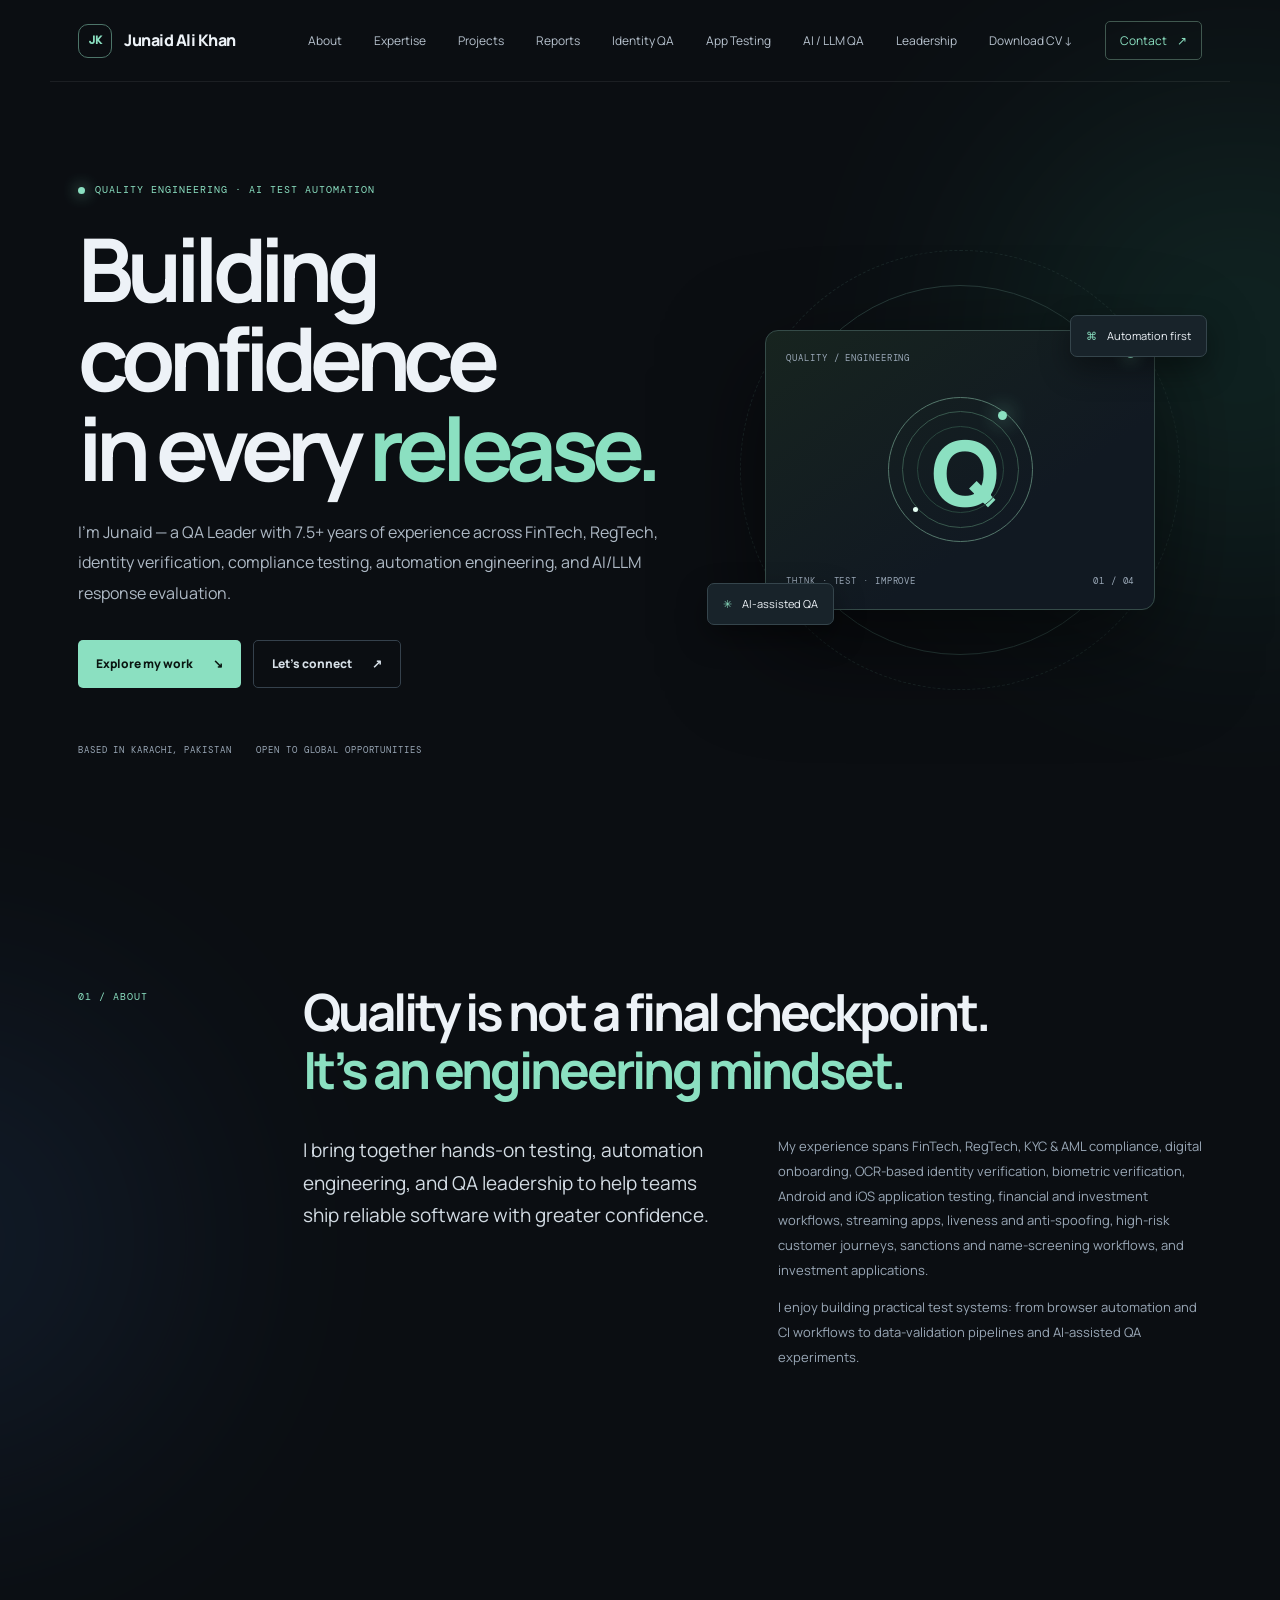
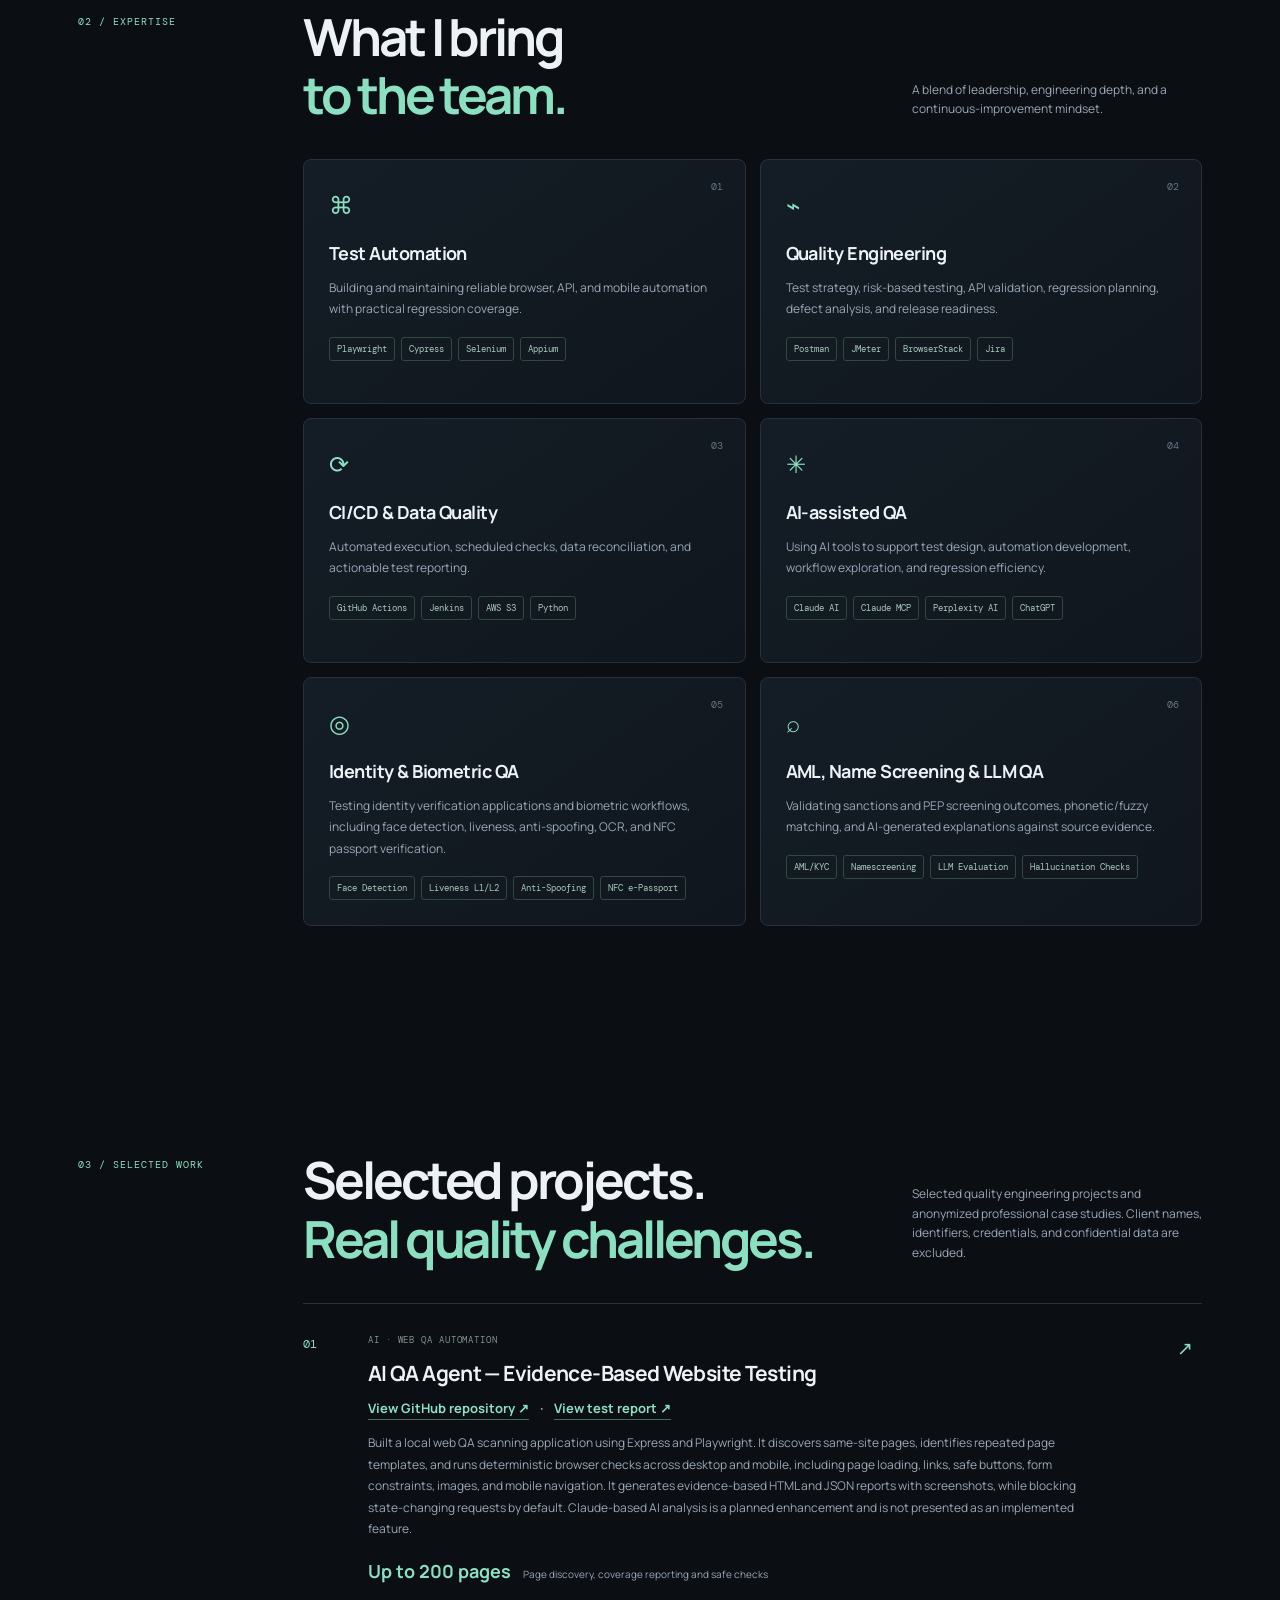
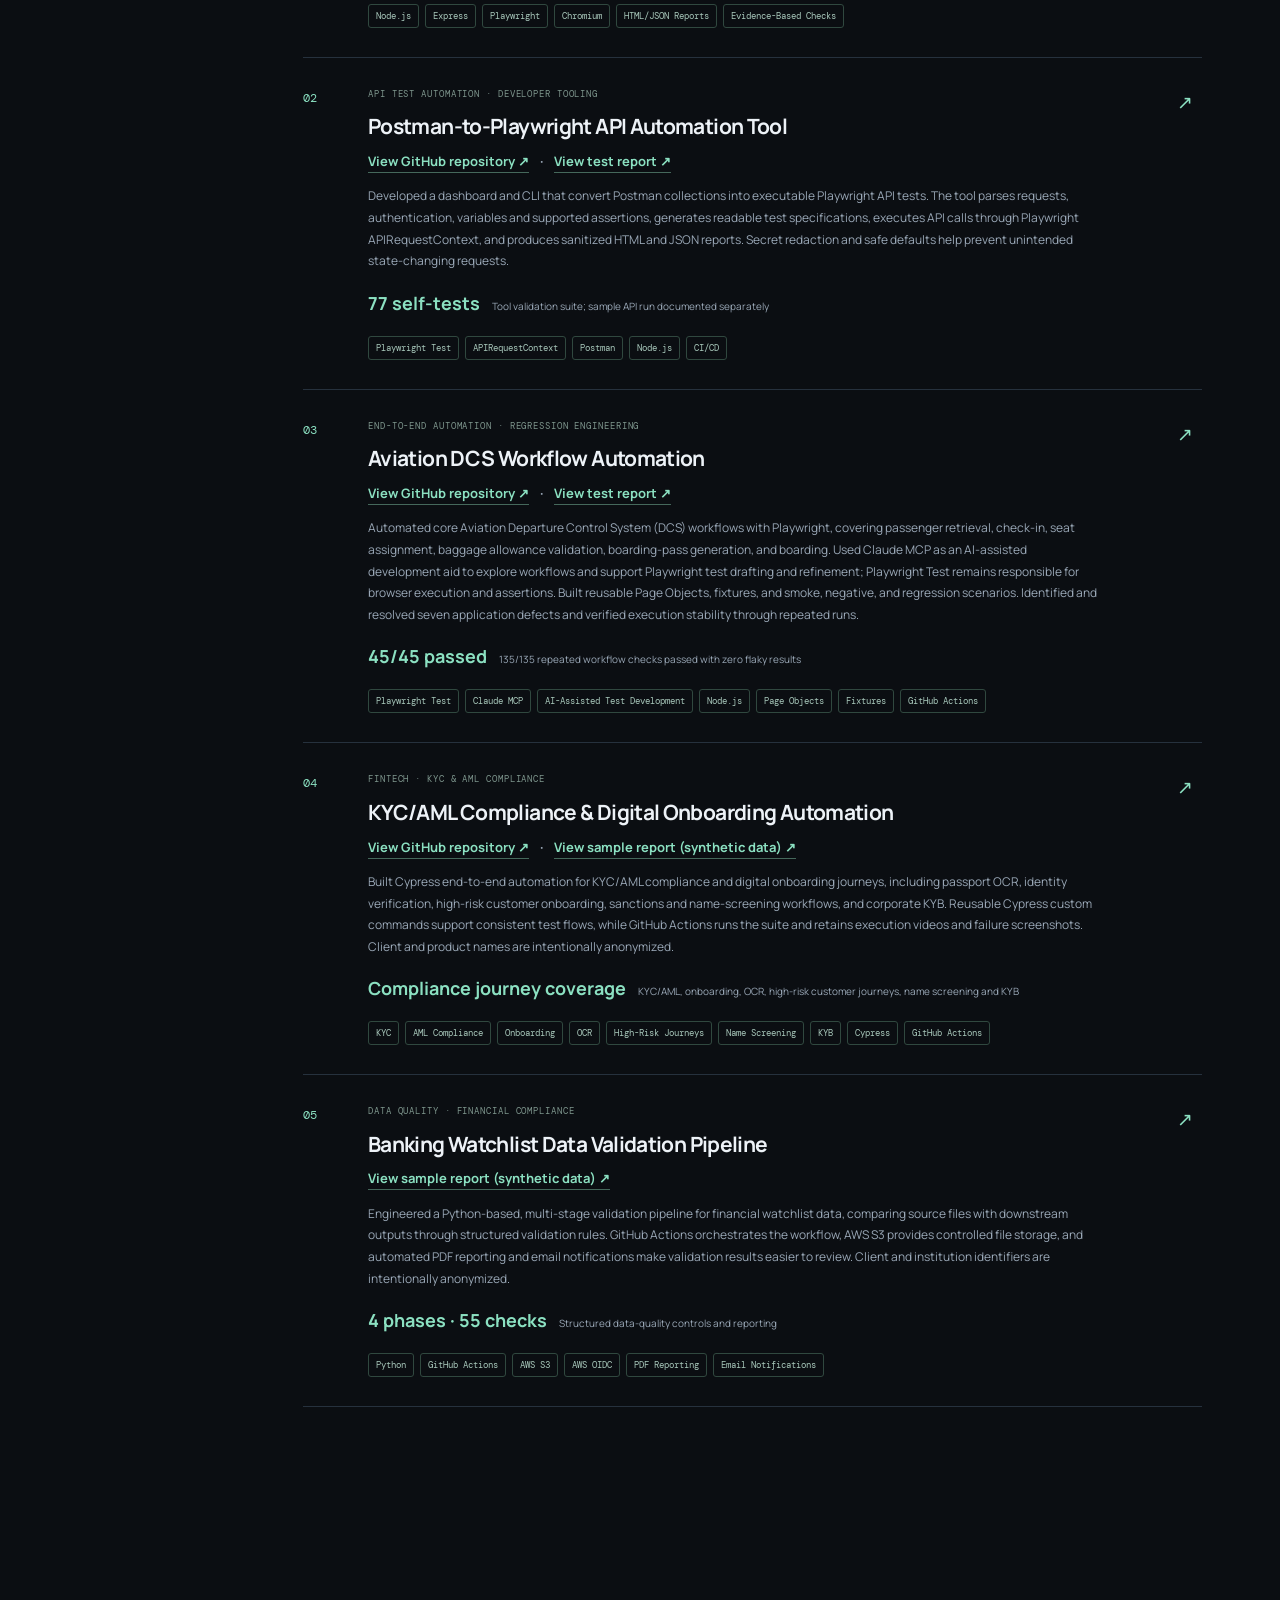
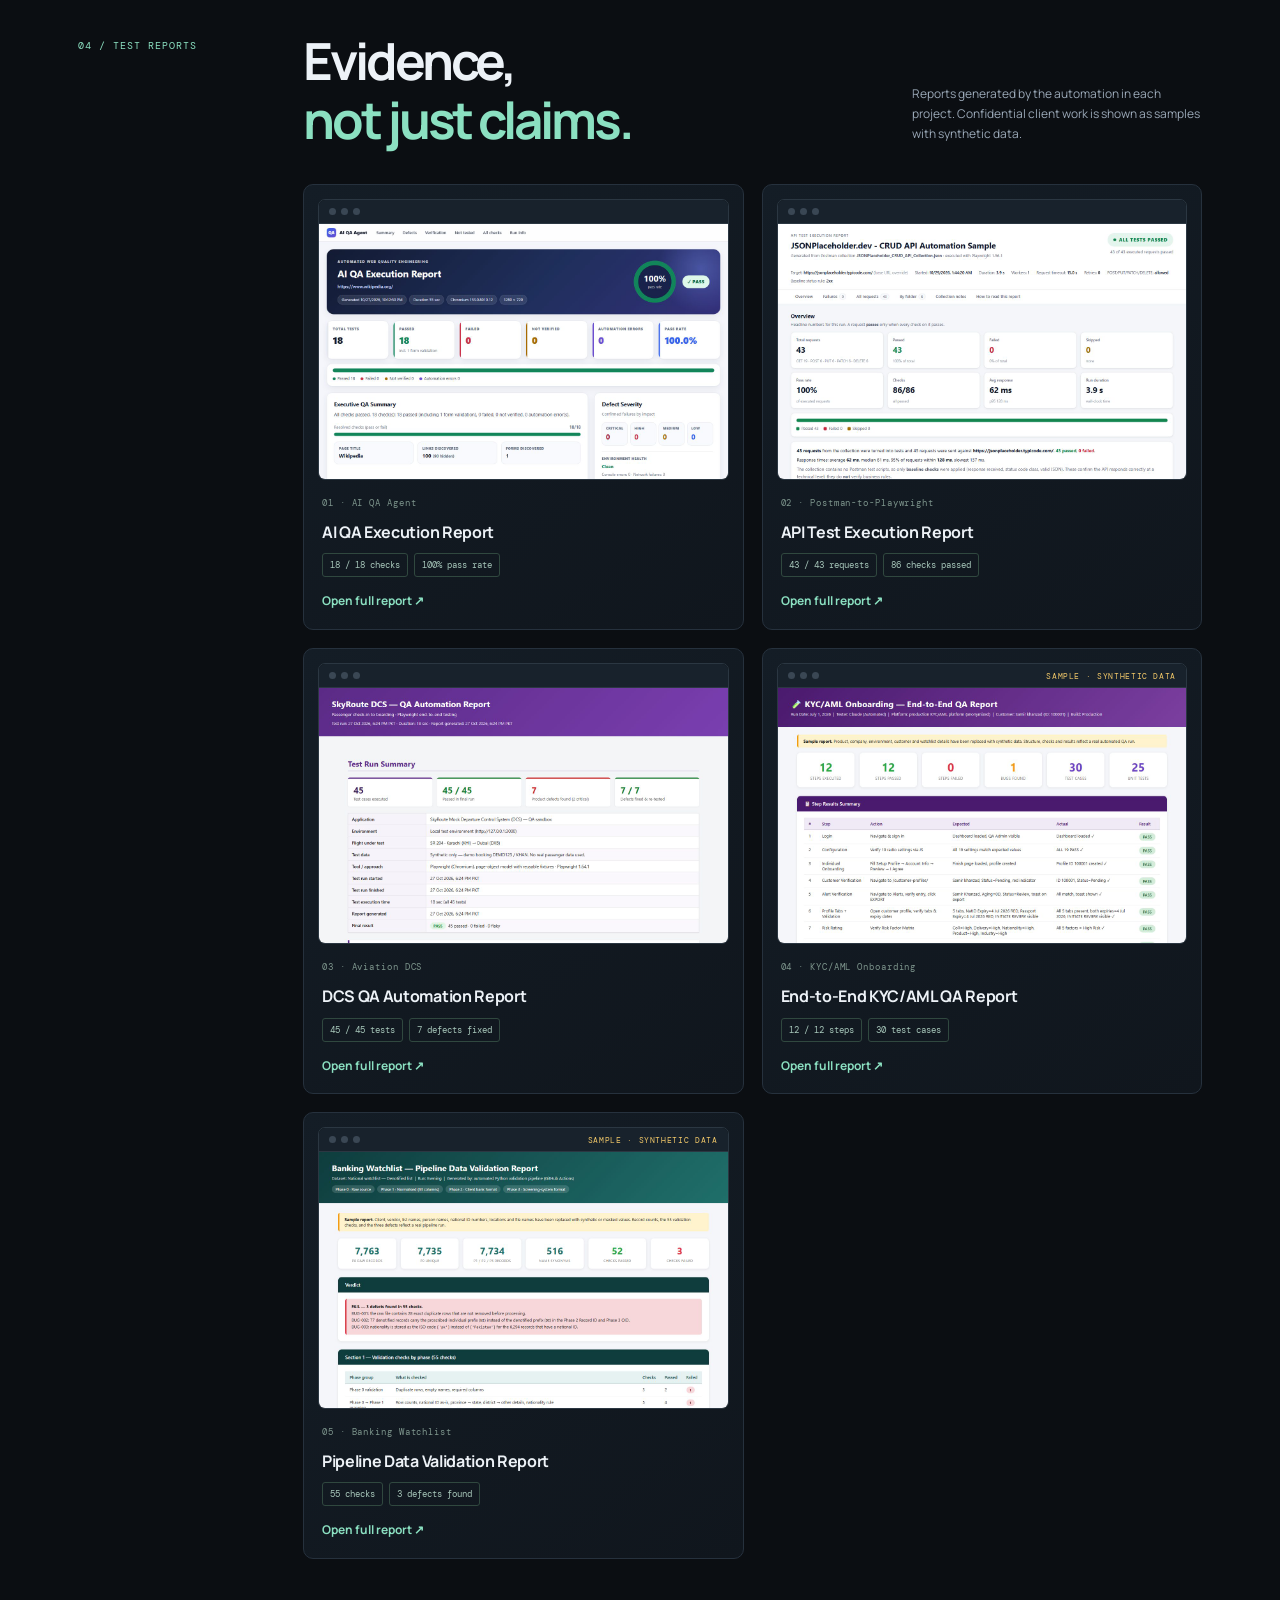
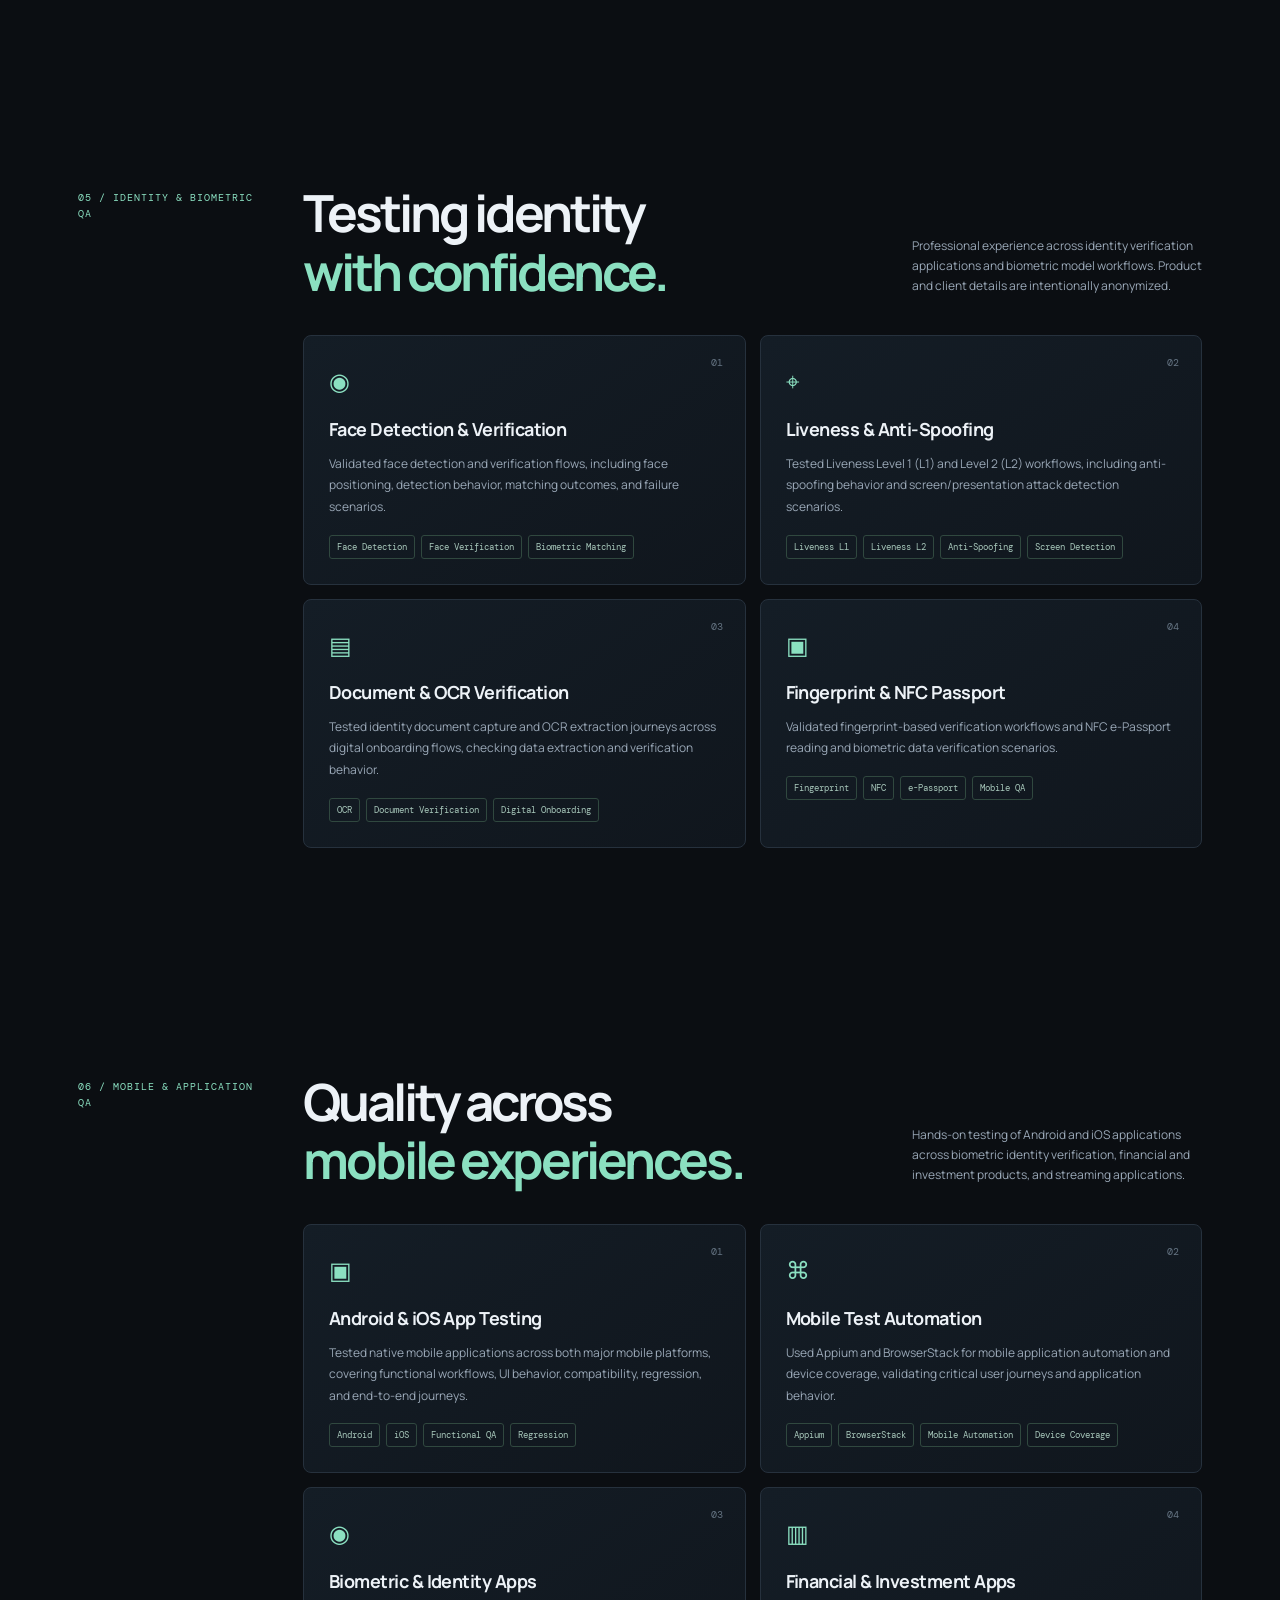
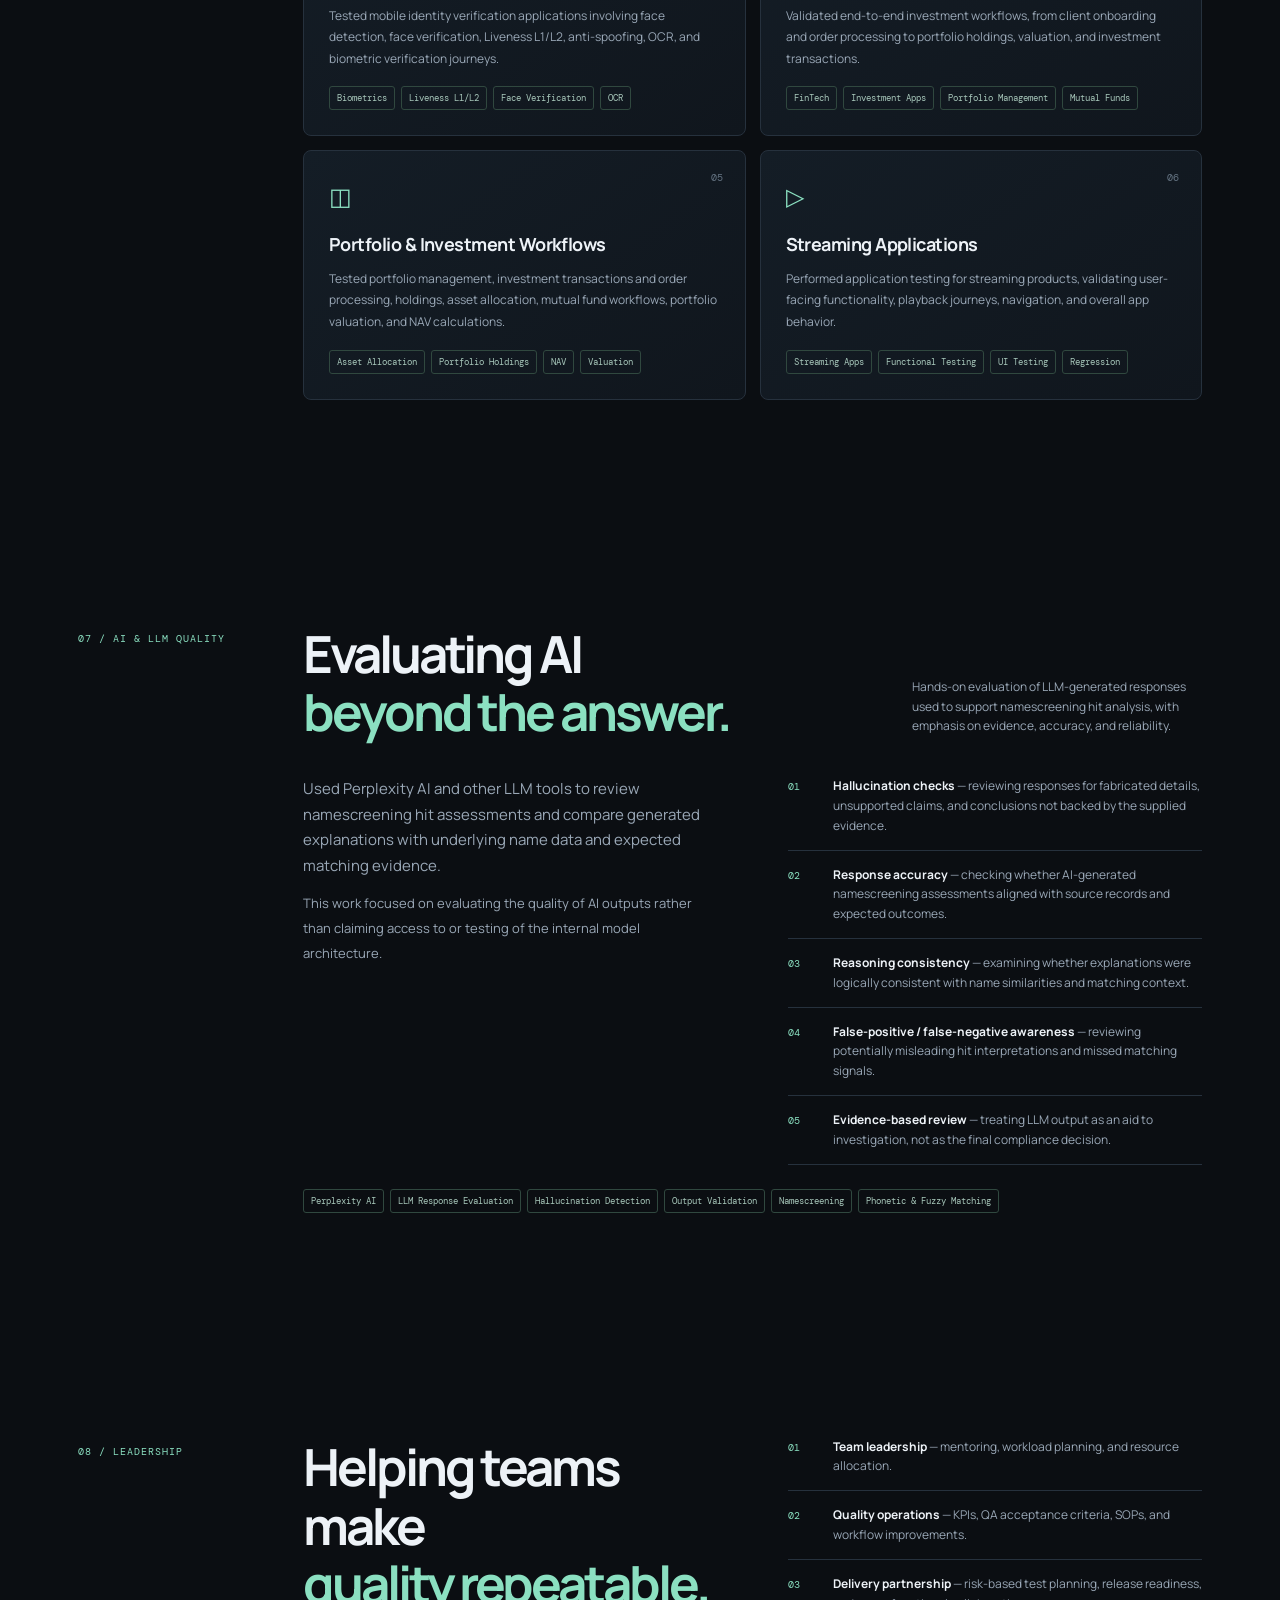
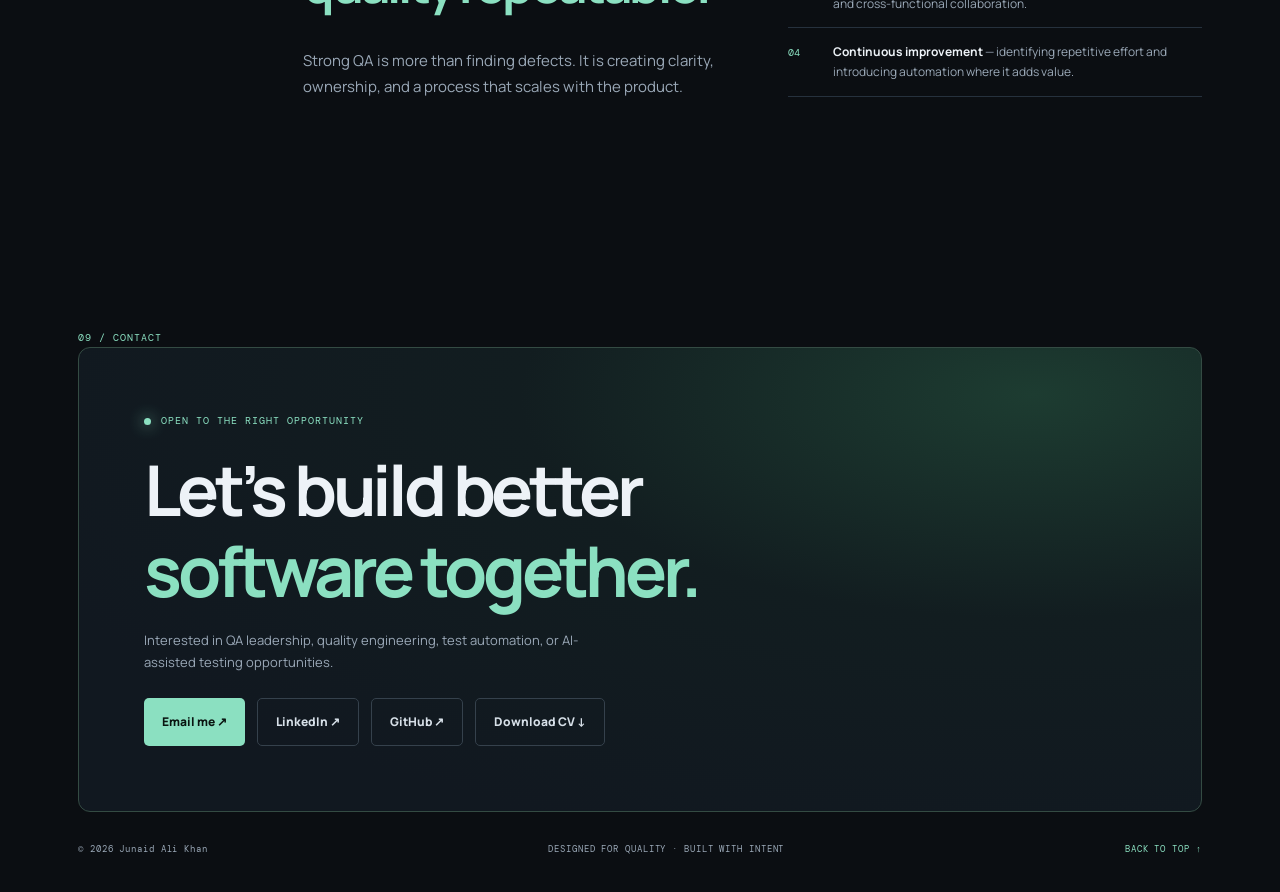
==== index.html @ b3d8fdb0 "Portfolio website" ====
<!DOCTYPE html>
<html lang="en">
<head>
  <meta charset="UTF-8" />
  <meta name="viewport" content="width=device-width, initial-scale=1.0" />
  <meta name="description" content="Junaid Ali Khan — QA Leader, Quality Engineering and AI Test Automation." />
  <title>Junaid Ali Khan | QA Leader & Quality Engineering</title>
  <link rel="preconnect" href="https://fonts.googleapis.com">
  <link rel="preconnect" href="https://fonts.gstatic.com" crossorigin>
  <link href="https://fonts.googleapis.com/css2?family=DM+Mono:wght@400;500&family=Manrope:wght@400;500;600;700;800&display=swap" rel="stylesheet">
<style>
:root{--bg:#0b0e12;--panel:#111720;--panel2:#151e29;--text:#edf2f7;--muted:#9aa8b7;--line:#26313d;--accent:#8be0c1;--accent2:#b4f3dd;--mono:"DM Mono",monospace;--sans:"Manrope",sans-serif}
*{box-sizing:border-box}html{scroll-behavior:smooth;scroll-padding-top:90px}body{margin:0;background:var(--bg);color:var(--text);font-family:var(--sans);line-height:1.65;overflow-x:hidden}a{color:inherit;text-decoration:none}.ambient{position:absolute;width:480px;height:480px;border-radius:50%;filter:blur(130px);opacity:.12;pointer-events:none}.ambient-one{background:#39c99c;top:100px;right:-200px}.ambient-two{background:#3c78c8;top:1000px;left:-300px}.site-header{height:82px;max-width:1180px;margin:auto;padding:0 28px;display:flex;align-items:center;justify-content:space-between;border-bottom:1px solid rgba(255,255,255,.07);position:relative;z-index:5}.brand{display:flex;align-items:center;gap:12px;font-weight:800;letter-spacing:-.03em}.brand-mark{width:34px;height:34px;border:1px solid #4d7569;border-radius:10px;display:grid;place-items:center;color:var(--accent);font-family:var(--mono);font-size:12px}.nav{display:flex;align-items:center;gap:32px;color:#b7c2ce;font-size:12px}.nav a:hover{color:var(--accent)}.nav-cta{border:1px solid #40584f;padding:9px 14px;border-radius:5px;color:var(--accent)!important}.nav-cta span{margin-left:8px}.menu-toggle{display:none;background:none;border:0;color:white;font-size:22px}.section{max-width:1180px;margin:auto;padding:112px 28px;position:relative}.hero{min-height:650px;display:grid;grid-template-columns:1.1fr .9fr;align-items:center;gap:50px;padding-top:100px}.eyebrow,.section-kicker,.hero-meta,.metric small,.card-top,.card-bottom,.project-type,footer{font-family:var(--mono);letter-spacing:.1em;font-size:10px;color:var(--muted)}.eyebrow{color:var(--accent);display:flex;align-items:center;gap:10px}.pulse,.live-dot{width:7px;height:7px;border-radius:50%;background:var(--accent);box-shadow:0 0 15px var(--accent);display:inline-block}.hero h1{font-size:clamp(52px,7vw,88px);letter-spacing:-.075em;line-height:1.02;margin:25px 0 24px;font-weight:700}.hero h1 em,h2 em{font-style:normal;color:var(--accent)}.hero-lead{max-width:590px;color:#aeb9c5;font-size:16px;line-height:1.9}.hero-actions,.contact-actions{display:flex;gap:12px;flex-wrap:wrap;margin-top:32px}.button{padding:13px 18px;border-radius:5px;font-size:12px;font-weight:800;display:inline-flex;gap:20px;align-items:center;transition:.2s}.button-primary{background:var(--accent);color:#0a1511}.button-primary:hover{background:var(--accent2);transform:translateY(-2px)}.button-ghost{border:1px solid #35414c;color:#d7e0e8}.button-ghost:hover{border-color:var(--accent);color:var(--accent)}.hero-meta{display:flex;gap:25px;margin-top:55px;font-size:9px}.hero-visual{height:390px;display:grid;place-items:center;position:relative}.quality-card{width:min(100%,390px);height:280px;border:1px solid #354b48;border-radius:13px;background:linear-gradient(145deg,#17241f,#111922 65%);box-shadow:0 35px 100px #0008;position:relative;padding:20px;display:flex;flex-direction:column;justify-content:space-between;z-index:2}.card-top,.card-bottom{display:flex;justify-content:space-between;font-size:9px}.quality-symbol{align-self:center;width:145px;height:145px;border:1px solid #54776b;border-radius:50%;display:grid;place-items:center;position:relative;color:var(--accent);font-size:90px;font-weight:800;letter-spacing:-.1em}.quality-symbol:before,.quality-symbol:after{content:"";position:absolute;border:1px solid #38584d;border-radius:50%;inset:13px}.quality-symbol:after{inset:28px;border-color:#29463e}.quality-symbol i{position:absolute;width:9px;height:9px;border-radius:50%;background:var(--accent);top:13px;right:25px;box-shadow:0 0 20px var(--accent)}.quality-symbol b{position:absolute;width:5px;height:5px;background:#e6fff5;border-radius:50%;bottom:29px;left:24px}.orbit{position:absolute;border:1px solid #273b39;border-radius:50%;width:370px;height:370px}.orbit-b{width:440px;height:440px;border-style:dashed;opacity:.5}.float-chip{position:absolute;z-index:3;background:#18232a;border:1px solid #35454c;border-radius:7px;padding:11px 15px;font-size:11px;box-shadow:0 12px 30px #0006}.chip-top{top:40px;right:-5px}.chip-bottom{bottom:40px;left:-12px}.chip-icon{color:var(--accent);margin-right:8px}.metrics{padding-top:30px;padding-bottom:45px;border-top:1px solid var(--line);border-bottom:1px solid var(--line);display:grid;grid-template-columns:repeat(4,1fr)}.metric{padding:10px 25px;border-right:1px solid var(--line)}.metric:first-child{padding-left:0}.metric:last-child{border:0}.metric strong{font-size:42px;letter-spacing:-.07em;display:block;line-height:1.2}.metric strong span{color:var(--accent)}.metric small{font-size:9px}.section-kicker{color:var(--accent);padding-top:7px}.about,.expertise,.work,.leadership{display:grid;grid-template-columns:180px 1fr;gap:45px}.section-content h2,.contact-panel h2{font-size:clamp(34px,4vw,53px);letter-spacing:-.06em;line-height:1.15;margin:0 0 35px}.about-grid{display:grid;grid-template-columns:1fr 1fr;gap:50px}.large-copy{font-size:19px;line-height:1.7;color:#d3dce4;margin:0}.about-details{color:var(--muted);font-size:13px;line-height:1.9}.about-details p:first-child{margin-top:0}.section-heading{display:flex;justify-content:space-between;align-items:end;gap:35px}.section-heading p{max-width:290px;color:var(--muted);font-size:12px;margin-bottom:40px}.skill-grid{display:grid;grid-template-columns:repeat(2,1fr);gap:14px}.skill-card{background:linear-gradient(145deg,#141d26,#10161d);border:1px solid var(--line);padding:25px;border-radius:8px;position:relative;min-height:245px}.skill-number{position:absolute;right:22px;top:20px;color:#657483;font:10px var(--mono)}.skill-icon{font-size:24px;color:var(--accent);margin-bottom:14px}.skill-card h3,.project h3{font-size:18px;margin:0 0 8px;letter-spacing:-.03em}.skill-card p,.project p{font-size:12px;color:var(--muted);line-height:1.8;margin:0 0 17px}.tags{display:flex;gap:6px;flex-wrap:wrap}.tags span{font:9px var(--mono);color:#a8c8bb;border:1px solid #30483f;padding:5px 7px;border-radius:3px}.project-list{border-top:1px solid var(--line)}.project{display:grid;grid-template-columns:45px 1fr 25px;gap:20px;padding:29px 0;border-bottom:1px solid var(--line)}.project-index{font:12px var(--mono);color:var(--accent);padding-top:3px}.project-type{font-size:9px;color:#7e968d;margin-bottom:8px}.project h3{font-size:21px}.project p{max-width:730px}.project-outcome{display:flex;align-items:baseline;gap:12px;margin:12px 0 17px}.project-outcome strong{color:var(--accent);font-size:18px}.project-outcome span{font-size:10px;color:var(--muted)}.project-arrow{color:var(--accent);font-size:19px}.leadership-layout{display:grid;grid-template-columns:1fr 1fr;gap:70px}.leadership-layout .large-copy{font-size:15px;color:var(--muted);max-width:430px}.leadership-points>div{display:grid;grid-template-columns:35px 1fr;gap:10px;border-bottom:1px solid var(--line);padding:14px 0}.leadership-points>div:first-child{padding-top:0}.leadership-points span{font:10px var(--mono);color:var(--accent);padding-top:4px}.leadership-points p{font-size:12px;color:var(--muted);margin:0}.leadership-points strong{color:var(--text)}.contact{padding-bottom:35px}.contact-panel{border:1px solid #344b43;border-radius:12px;padding:65px;background:radial-gradient(ellipse at 85% 10%,#1d3c31 0%,#121d20 38%,#111820 80%)}.contact-panel h2{font-size:clamp(42px,6vw,70px);margin:20px 0}.contact-panel>p{color:var(--muted);font-size:13px;max-width:470px}.contact-actions{margin-top:25px}footer{display:flex;justify-content:space-between;gap:15px;padding:30px 0 0;font-size:9px}footer a{color:var(--accent)}@media(max-width:800px){.section{padding:78px 22px}.site-header{padding:0 22px}.menu-toggle{display:block}.nav{display:none;position:absolute;top:81px;left:0;right:0;padding:20px 24px;background:#111820;border-bottom:1px solid var(--line);flex-direction:column;align-items:flex-start;gap:18px}.nav.open{display:flex}.hero{grid-template-columns:1fr;gap:10px;padding-top:75px}.hero-visual{height:340px}.hero-meta{flex-wrap:wrap;line-height:2}.metrics{grid-template-columns:repeat(2,1fr);gap:15px}.metric{padding:10px 15px;border-right:0}.metric:nth-child(odd){border-right:1px solid var(--line)}.metric:first-child{padding-left:15px}.about,.expertise,.work,.leadership{grid-template-columns:1fr;gap:20px}.about-grid,.leadership-layout{grid-template-columns:1fr;gap:20px}.section-heading{display:block}.section-heading p{margin-top:-15px}.contact-panel{padding:35px 24px}footer{flex-wrap:wrap}.orbit-b{width:360px;height:360px}}@media(max-width:520px){.hero h1{font-size:53px}.hero-visual{transform:scale(.88);margin:0 -20px}.skill-grid{grid-template-columns:1fr}.project{grid-template-columns:27px 1fr 15px;gap:10px}.project h3{font-size:17px}.project-outcome{display:block}.project-outcome span{display:block}.metric strong{font-size:35px}.hero-meta{font-size:8px;gap:12px}.section-content h2{font-size:36px}}


.repo-link{margin:-2px 0 12px!important;font-size:13px!important;font-weight:700}
.project h3 a:hover{color:var(--accent)}
a.project-arrow{display:inline-block;transition:transform .2s}a.project-arrow:hover{transform:translate(2px,-2px);color:var(--accent2)}
html{overflow-x:hidden}
.repo-link a{color:var(--accent);border-bottom:1px solid #45685b;padding-bottom:2px}
.repo-link a:hover{color:var(--accent2)}
.repo-sep{color:var(--muted);margin:0 8px}
@media(max-width:800px){.nav{max-height:75vh;overflow-y:auto}}
.contact-details a{color:var(--accent);text-decoration:none;border-bottom:1px solid #45685b;padding-bottom:5px;font-size:13px}.contact-details a:hover{color:var(--accent2)}
.report-grid{display:grid;grid-template-columns:repeat(auto-fit,minmax(300px,1fr));gap:18px}
.report-card{display:flex;flex-direction:column;background:linear-gradient(145deg,#141d26,#10161d);border:1px solid var(--line);border-radius:10px;overflow:hidden;transition:transform .2s,border-color .2s,box-shadow .2s}
.report-card:hover{transform:translateY(-4px);border-color:#40584f;box-shadow:0 18px 40px #0007}
.report-frame{margin:14px 14px 0;border:1px solid #2b3742;border-radius:7px;overflow:hidden;background:#0d1217}
.report-bar{height:24px;display:flex;align-items:center;gap:5px;padding:0 10px;background:#18222c;border-bottom:1px solid #2b3742}
.report-bar i{width:7px;height:7px;border-radius:50%;background:#3a4754}
.report-flag{margin-left:auto;font:8px var(--mono);letter-spacing:.08em;color:#f3c969}
.report-frame img{display:block;width:100%;height:auto;aspect-ratio:16/10;object-fit:cover;object-position:top left;transition:transform .4s}
.report-card:hover .report-frame img{transform:scale(1.03)}
.report-meta{padding:16px 18px 18px;display:flex;flex-direction:column;gap:8px;flex:1}
.report-meta .project-type{margin:0}
.report-meta h3{font-size:16px;margin:0;letter-spacing:-.02em}
.report-stats{display:flex;flex-wrap:wrap;gap:6px}
.report-stats span{font:9px var(--mono);color:#a8c8bb;border:1px solid #30483f;padding:5px 7px;border-radius:3px}
.report-open{margin-top:auto;padding-top:6px;font-size:12px;font-weight:700;color:var(--accent)}
</style>
</head>
<body>
  <div class="ambient ambient-one"></div><div class="ambient ambient-two"></div>
  <header class="site-header">
    <a class="brand" href="#home"><span class="brand-mark">JK</span><span>Junaid Ali Khan</span></a>
    <button class="menu-toggle" aria-label="Toggle navigation" aria-expanded="false">☰</button>
    <nav class="nav" id="nav">
      <a href="#about">About</a><a href="#expertise">Expertise</a><a href="#work">Projects</a><a href="#reports">Reports</a><a href="#identity">Identity QA</a><a href="#mobile-apps">App Testing</a><a href="#ai-testing">AI / LLM QA</a><a href="#leadership">Leadership</a><a href="Junaid_Ali_Khan_CV.pdf" download>Download CV ↓</a><a href="#contact" class="nav-cta">Contact <span>↗</span></a>
    </nav>
  </header>

  <main>
    <section class="hero section" id="home">
      <div class="hero-copy">
        <div class="eyebrow"><span class="pulse"></span> QUALITY ENGINEERING · AI TEST AUTOMATION</div>
        <h1>Building confidence<br>in every <em>release.</em></h1>
        <p class="hero-lead">I’m Junaid — a QA Leader with 7.5+ years of experience across FinTech, RegTech, identity verification, compliance testing, automation engineering, and AI/LLM response evaluation.</p>
        <div class="hero-actions">
          <a class="button button-primary" href="#work">Explore my work <span>↘</span></a>
          <a class="button button-ghost" href="#contact">Let’s connect <span>↗</span></a>
        </div>
        <div class="hero-meta"><span>BASED IN KARACHI, PAKISTAN</span><span>OPEN TO GLOBAL OPPORTUNITIES</span></div>
      </div>
      <div class="hero-visual">
        <div class="orbit orbit-a"></div><div class="orbit orbit-b"></div>
        <div class="quality-card">
          <div class="card-top"><span>QUALITY / ENGINEERING</span><span class="live-dot"></span></div>
          <div class="quality-symbol"><span>Q</span><i></i><b></b></div>
          <div class="card-bottom"><span>THINK · TEST · IMPROVE</span><span>01 / 04</span></div>
        </div>
        <div class="float-chip chip-top"><span class="chip-icon">⌘</span> Automation first</div>
        <div class="float-chip chip-bottom"><span class="chip-icon">✳</span> AI-assisted QA</div>
      </div>
    </section>


    <section class="section about" id="about">
      <div class="section-kicker">01 / ABOUT</div>
      <div class="section-content">
        <h2>Quality is not a final checkpoint.<br><em>It’s an engineering mindset.</em></h2>
        <div class="about-grid">
          <p class="large-copy">I bring together hands-on testing, automation engineering, and QA leadership to help teams ship reliable software with greater confidence.</p>
          <div class="about-details">
            <p>My experience spans FinTech, RegTech, KYC & AML compliance, digital onboarding, OCR-based identity verification, biometric verification, Android and iOS application testing, financial and investment workflows, streaming apps, liveness and anti-spoofing, high-risk customer journeys, sanctions and name-screening workflows, and investment applications.</p>
            <p>I enjoy building practical test systems: from browser automation and CI workflows to data-validation pipelines and AI-assisted QA experiments.</p>
          </div>
        </div>
      </div>
    </section>

    <section class="section expertise" id="expertise">
      <div class="section-kicker">02 / EXPERTISE</div>
      <div class="section-content">
        <div class="section-heading"><h2>What I bring<br><em>to the team.</em></h2><p>A blend of leadership, engineering depth, and a continuous-improvement mindset.</p></div>
        <div class="skill-grid">
          <article class="skill-card"><span class="skill-number">01</span><div class="skill-icon">⌘</div><h3>Test Automation</h3><p>Building and maintaining reliable browser, API, and mobile automation with practical regression coverage.</p><div class="tags"><span>Playwright</span><span>Cypress</span><span>Selenium</span><span>Appium</span></div></article>
          <article class="skill-card"><span class="skill-number">02</span><div class="skill-icon">⌁</div><h3>Quality Engineering</h3><p>Test strategy, risk-based testing, API validation, regression planning, defect analysis, and release readiness.</p><div class="tags"><span>Postman</span><span>JMeter</span><span>BrowserStack</span><span>Jira</span></div></article>
          <article class="skill-card"><span class="skill-number">03</span><div class="skill-icon">⟳</div><h3>CI/CD & Data Quality</h3><p>Automated execution, scheduled checks, data reconciliation, and actionable test reporting.</p><div class="tags"><span>GitHub Actions</span><span>Jenkins</span><span>AWS S3</span><span>Python</span></div></article>
          <article class="skill-card"><span class="skill-number">04</span><div class="skill-icon">✳</div><h3>AI-assisted QA</h3><p>Using AI tools to support test design, automation development, workflow exploration, and regression efficiency.</p><div class="tags"><span>Claude AI</span><span>Claude MCP</span><span>Perplexity AI</span><span>ChatGPT</span></div></article>
          <article class="skill-card"><span class="skill-number">05</span><div class="skill-icon">◎</div><h3>Identity & Biometric QA</h3><p>Testing identity verification applications and biometric workflows, including face detection, liveness, anti-spoofing, OCR, and NFC passport verification.</p><div class="tags"><span>Face Detection</span><span>Liveness L1/L2</span><span>Anti-Spoofing</span><span>NFC e-Passport</span></div></article>
          <article class="skill-card"><span class="skill-number">06</span><div class="skill-icon">⌕</div><h3>AML, Name Screening & LLM QA</h3><p>Validating sanctions and PEP screening outcomes, phonetic/fuzzy matching, and AI-generated explanations against source evidence.</p><div class="tags"><span>AML/KYC</span><span>Namescreening</span><span>LLM Evaluation</span><span>Hallucination Checks</span></div></article>
        </div>
      </div>
    </section>

    <section class="section work" id="work">
      <div class="section-kicker">03 / SELECTED WORK</div>
      <div class="section-content">
        <div class="section-heading"><h2>Selected projects.<br><em>Real quality challenges.</em></h2><p>Selected quality engineering projects and anonymized professional case studies. Client names, identifiers, credentials, and confidential data are excluded.</p></div>
        <div class="project-list">
          <article class="project">
            <div class="project-index">01</div><div class="project-main"><div class="project-type">AI · WEB QA AUTOMATION</div><h3><a href="https://github.com/junaidgithub/AI-QA-AGENT-WEBSITE" target="_blank" rel="noreferrer">AI QA Agent — Evidence-Based Website Testing</a></h3><p class="repo-link"><a href="https://github.com/junaidgithub/AI-QA-AGENT-WEBSITE" target="_blank" rel="noreferrer">View GitHub repository ↗</a> <span class="repo-sep">·</span> <a href="reports/ai-qa-agent-report.html" target="_blank" rel="noreferrer">View test report ↗</a></p><p>Built a local web QA scanning application using Express and Playwright. It discovers same-site pages, identifies repeated page templates, and runs deterministic browser checks across desktop and mobile, including page loading, links, safe buttons, form constraints, images, and mobile navigation. It generates evidence-based HTML and JSON reports with screenshots, while blocking state-changing requests by default. Claude-based AI analysis is a planned enhancement and is not presented as an implemented feature.</p><div class="project-outcome"><strong>Up to 200 pages</strong><span>Page discovery, coverage reporting and safe checks</span></div><div class="tags"><span>Node.js</span><span>Express</span><span>Playwright</span><span>Chromium</span><span>HTML/JSON Reports</span><span>Evidence-Based Checks</span></div></div><a class="project-arrow" href="https://github.com/junaidgithub/AI-QA-AGENT-WEBSITE" target="_blank" rel="noreferrer" aria-label="Open GitHub repository">↗</a>
          </article>
          <article class="project">
            <div class="project-index">02</div><div class="project-main"><div class="project-type">API TEST AUTOMATION · DEVELOPER TOOLING</div><h3><a href="https://github.com/junaidgithub/Playwright-API-Automation" target="_blank" rel="noreferrer">Postman-to-Playwright API Automation Tool</a></h3><p class="repo-link"><a href="https://github.com/junaidgithub/Playwright-API-Automation" target="_blank" rel="noreferrer">View GitHub repository ↗</a> <span class="repo-sep">·</span> <a href="reports/postman-to-playwright-api-report.html" target="_blank" rel="noreferrer">View test report ↗</a></p><p>Developed a dashboard and CLI that convert Postman collections into executable Playwright API tests. The tool parses requests, authentication, variables and supported assertions, generates readable test specifications, executes API calls through Playwright APIRequestContext, and produces sanitized HTML and JSON reports. Secret redaction and safe defaults help prevent unintended state-changing requests.</p><div class="project-outcome"><strong>77 self-tests</strong><span>Tool validation suite; sample API run documented separately</span></div><div class="tags"><span>Playwright Test</span><span>APIRequestContext</span><span>Postman</span><span>Node.js</span><span>CI/CD</span></div></div><a class="project-arrow" href="https://github.com/junaidgithub/Playwright-API-Automation" target="_blank" rel="noreferrer" aria-label="Open GitHub repository">↗</a>
          </article>
          <article class="project">
            <div class="project-index">03</div><div class="project-main"><div class="project-type">END-TO-END AUTOMATION · REGRESSION ENGINEERING</div><h3><a href="https://github.com/junaidgithub/playwright-mock-dcs-happyflow-test" target="_blank" rel="noreferrer">Aviation DCS Workflow Automation</a></h3><p class="repo-link"><a href="https://github.com/junaidgithub/playwright-mock-dcs-happyflow-test" target="_blank" rel="noreferrer">View GitHub repository ↗</a> <span class="repo-sep">·</span> <a href="reports/aviation-dcs-qa-report.html" target="_blank" rel="noreferrer">View test report ↗</a></p><p>Automated core Aviation Departure Control System (DCS) workflows with Playwright, covering passenger retrieval, check-in, seat assignment, baggage allowance validation, boarding-pass generation, and boarding. Used Claude MCP as an AI-assisted development aid to explore workflows and support Playwright test drafting and refinement; Playwright Test remains responsible for browser execution and assertions. Built reusable Page Objects, fixtures, and smoke, negative, and regression scenarios. Identified and resolved seven application defects and verified execution stability through repeated runs.</p><div class="project-outcome"><strong>45/45 passed</strong><span>135/135 repeated workflow checks passed with zero flaky results</span></div><div class="tags"><span>Playwright Test</span><span>Claude MCP</span><span>AI-Assisted Test Development</span><span>Node.js</span><span>Page Objects</span><span>Fixtures</span><span>GitHub Actions</span></div></div><a class="project-arrow" href="https://github.com/junaidgithub/playwright-mock-dcs-happyflow-test" target="_blank" rel="noreferrer" aria-label="Open GitHub repository">↗</a>
          </article>
          <article class="project">
            <div class="project-index">04</div><div class="project-main"><div class="project-type">FINTECH · KYC & AML COMPLIANCE</div><h3><a href="https://github.com/junaidgithub/KYC-AML-Onboarding-Cypress-Automation" target="_blank" rel="noreferrer">KYC/AML Compliance & Digital Onboarding Automation</a></h3><p class="repo-link"><a href="https://github.com/junaidgithub/KYC-AML-Onboarding-Cypress-Automation" target="_blank" rel="noreferrer">View GitHub repository ↗</a> <span class="repo-sep">·</span> <a href="reports/kyc-aml-onboarding-sample-report.html" target="_blank" rel="noreferrer">View sample report (synthetic data) ↗</a></p><p>Built Cypress end-to-end automation for KYC/AML compliance and digital onboarding journeys, including passport OCR, identity verification, high-risk customer onboarding, sanctions and name-screening workflows, and corporate KYB. Reusable Cypress custom commands support consistent test flows, while GitHub Actions runs the suite and retains execution videos and failure screenshots. Client and product names are intentionally anonymized.</p><div class="project-outcome"><strong>Compliance journey coverage</strong><span>KYC/AML, onboarding, OCR, high-risk customer journeys, name screening and KYB</span></div><div class="tags"><span>KYC</span><span>AML Compliance</span><span>Onboarding</span><span>OCR</span><span>High-Risk Journeys</span><span>Name Screening</span><span>KYB</span><span>Cypress</span><span>GitHub Actions</span></div></div><a class="project-arrow" href="https://github.com/junaidgithub/KYC-AML-Onboarding-Cypress-Automation" target="_blank" rel="noreferrer" aria-label="Open GitHub repository">↗</a>
          </article>
          <article class="project">
            <div class="project-index">05</div><div class="project-main"><div class="project-type">DATA QUALITY · FINANCIAL COMPLIANCE</div><h3>Banking Watchlist Data Validation Pipeline</h3><p class="repo-link"><a href="reports/banking-watchlist-validation-sample-report.html" target="_blank" rel="noreferrer">View sample report (synthetic data) ↗</a></p><p>Engineered a Python-based, multi-stage validation pipeline for financial watchlist data, comparing source files with downstream outputs through structured validation rules. GitHub Actions orchestrates the workflow, AWS S3 provides controlled file storage, and automated PDF reporting and email notifications make validation results easier to review. Client and institution identifiers are intentionally anonymized.</p><div class="project-outcome"><strong>4 phases · 55 checks</strong><span>Structured data-quality controls and reporting</span></div><div class="tags"><span>Python</span><span>GitHub Actions</span><span>AWS S3</span><span>AWS OIDC</span><span>PDF Reporting</span><span>Email Notifications</span></div></div><div class="project-arrow">↗</div>
          </article>
        </div>
      </div>
    </section>

    

    <section class="section expertise" id="reports">
      <div class="section-kicker">04 / TEST REPORTS</div>
      <div class="section-content">
        <div class="section-heading"><h2>Evidence,<br><em>not just claims.</em></h2><p>Reports generated by the automation in each project. Confidential client work is shown as samples with synthetic data.</p></div>
        <div class="report-grid">
          <a class="report-card" href="reports/ai-qa-agent-report.html" target="_blank" rel="noreferrer">
            <div class="report-frame">
              <div class="report-bar"><i></i><i></i><i></i></div>
              <img src="reports/previews/ai-qa-agent-report.jpg" alt="Preview of the AI QA Execution Report" loading="lazy" width="1280" height="800">
            </div>
            <div class="report-meta">
              <div class="project-type">01 · AI QA Agent</div>
              <h3>AI QA Execution Report</h3>
              <div class="report-stats"><span>18 / 18 checks</span><span>100% pass rate</span></div>
              <span class="report-open">Open full report ↗</span>
            </div>
          </a>
          <a class="report-card" href="reports/postman-to-playwright-api-report.html" target="_blank" rel="noreferrer">
            <div class="report-frame">
              <div class="report-bar"><i></i><i></i><i></i></div>
              <img src="reports/previews/postman-to-playwright-api-report.jpg" alt="Preview of the API Test Execution Report" loading="lazy" width="1280" height="800">
            </div>
            <div class="report-meta">
              <div class="project-type">02 · Postman-to-Playwright</div>
              <h3>API Test Execution Report</h3>
              <div class="report-stats"><span>43 / 43 requests</span><span>86 checks passed</span></div>
              <span class="report-open">Open full report ↗</span>
            </div>
          </a>
          <a class="report-card" href="reports/aviation-dcs-qa-report.html" target="_blank" rel="noreferrer">
            <div class="report-frame">
              <div class="report-bar"><i></i><i></i><i></i></div>
              <img src="reports/previews/aviation-dcs-qa-report.jpg" alt="Preview of the DCS QA Automation Report" loading="lazy" width="1280" height="800">
            </div>
            <div class="report-meta">
              <div class="project-type">03 · Aviation DCS</div>
              <h3>DCS QA Automation Report</h3>
              <div class="report-stats"><span>45 / 45 tests</span><span>7 defects fixed</span></div>
              <span class="report-open">Open full report ↗</span>
            </div>
          </a>
          <a class="report-card" href="reports/kyc-aml-onboarding-sample-report.html" target="_blank" rel="noreferrer">
            <div class="report-frame">
              <div class="report-bar"><i></i><i></i><i></i><span class="report-flag">SAMPLE · SYNTHETIC DATA</span></div>
              <img src="reports/previews/kyc-aml-onboarding-sample-report.jpg" alt="Preview of the End-to-End KYC/AML QA Report" loading="lazy" width="1280" height="800">
            </div>
            <div class="report-meta">
              <div class="project-type">04 · KYC/AML Onboarding</div>
              <h3>End-to-End KYC/AML QA Report</h3>
              <div class="report-stats"><span>12 / 12 steps</span><span>30 test cases</span></div>
              <span class="report-open">Open full report ↗</span>
            </div>
          </a>
          <a class="report-card" href="reports/banking-watchlist-validation-sample-report.html" target="_blank" rel="noreferrer">
            <div class="report-frame">
              <div class="report-bar"><i></i><i></i><i></i><span class="report-flag">SAMPLE · SYNTHETIC DATA</span></div>
              <img src="reports/previews/banking-watchlist-validation-sample-report.jpg" alt="Preview of the Pipeline Data Validation Report" loading="lazy" width="1280" height="800">
            </div>
            <div class="report-meta">
              <div class="project-type">05 · Banking Watchlist</div>
              <h3>Pipeline Data Validation Report</h3>
              <div class="report-stats"><span>55 checks</span><span>3 defects found</span></div>
              <span class="report-open">Open full report ↗</span>
            </div>
          </a>
        </div>
      </div>
    </section>

    <section class="section expertise" id="identity">
      <div class="section-kicker">05 / IDENTITY & BIOMETRIC QA</div>
      <div class="section-content">
        <div class="section-heading">
          <h2>Testing identity<br><em>with confidence.</em></h2>
          <p>Professional experience across identity verification applications and biometric model workflows. Product and client details are intentionally anonymized.</p>
        </div>
        <div class="skill-grid">
          <article class="skill-card"><span class="skill-number">01</span><div class="skill-icon">◉</div><h3>Face Detection & Verification</h3><p>Validated face detection and verification flows, including face positioning, detection behavior, matching outcomes, and failure scenarios.</p><div class="tags"><span>Face Detection</span><span>Face Verification</span><span>Biometric Matching</span></div></article>
          <article class="skill-card"><span class="skill-number">02</span><div class="skill-icon">⌖</div><h3>Liveness & Anti-Spoofing</h3><p>Tested Liveness Level 1 (L1) and Level 2 (L2) workflows, including anti-spoofing behavior and screen/presentation attack detection scenarios.</p><div class="tags"><span>Liveness L1</span><span>Liveness L2</span><span>Anti-Spoofing</span><span>Screen Detection</span></div></article>
          <article class="skill-card"><span class="skill-number">03</span><div class="skill-icon">▤</div><h3>Document & OCR Verification</h3><p>Tested identity document capture and OCR extraction journeys across digital onboarding flows, checking data extraction and verification behavior.</p><div class="tags"><span>OCR</span><span>Document Verification</span><span>Digital Onboarding</span></div></article>
          <article class="skill-card"><span class="skill-number">04</span><div class="skill-icon">▣</div><h3>Fingerprint & NFC Passport</h3><p>Validated fingerprint-based verification workflows and NFC e-Passport reading and biometric data verification scenarios.</p><div class="tags"><span>Fingerprint</span><span>NFC</span><span>e-Passport</span><span>Mobile QA</span></div></article>
        </div>
      </div>
    </section>


    <section class="section expertise" id="mobile-apps">
      <div class="section-kicker">06 / MOBILE & APPLICATION QA</div>
      <div class="section-content">
        <div class="section-heading">
          <h2>Quality across<br><em>mobile experiences.</em></h2>
          <p>Hands-on testing of Android and iOS applications across biometric identity verification, financial and investment products, and streaming applications.</p>
        </div>
        <div class="skill-grid">
          <article class="skill-card"><span class="skill-number">01</span><div class="skill-icon">▣</div><h3>Android & iOS App Testing</h3><p>Tested native mobile applications across both major mobile platforms, covering functional workflows, UI behavior, compatibility, regression, and end-to-end journeys.</p><div class="tags"><span>Android</span><span>iOS</span><span>Functional QA</span><span>Regression</span></div></article>
          <article class="skill-card"><span class="skill-number">02</span><div class="skill-icon">⌘</div><h3>Mobile Test Automation</h3><p>Used Appium and BrowserStack for mobile application automation and device coverage, validating critical user journeys and application behavior.</p><div class="tags"><span>Appium</span><span>BrowserStack</span><span>Mobile Automation</span><span>Device Coverage</span></div></article>
          <article class="skill-card"><span class="skill-number">03</span><div class="skill-icon">◉</div><h3>Biometric & Identity Apps</h3><p>Tested mobile identity verification applications involving face detection, face verification, Liveness L1/L2, anti-spoofing, OCR, and biometric verification journeys.</p><div class="tags"><span>Biometrics</span><span>Liveness L1/L2</span><span>Face Verification</span><span>OCR</span></div></article>
          <article class="skill-card"><span class="skill-number">04</span><div class="skill-icon">▥</div><h3>Financial & Investment Apps</h3><p>Validated end-to-end investment workflows, from client onboarding and order processing to portfolio holdings, valuation, and investment transactions.</p><div class="tags"><span>FinTech</span><span>Investment Apps</span><span>Portfolio Management</span><span>Mutual Funds</span></div></article>
          <article class="skill-card"><span class="skill-number">05</span><div class="skill-icon">◫</div><h3>Portfolio & Investment Workflows</h3><p>Tested portfolio management, investment transactions and order processing, holdings, asset allocation, mutual fund workflows, portfolio valuation, and NAV calculations.</p><div class="tags"><span>Asset Allocation</span><span>Portfolio Holdings</span><span>NAV</span><span>Valuation</span></div></article>
          <article class="skill-card"><span class="skill-number">06</span><div class="skill-icon">▷</div><h3>Streaming Applications</h3><p>Performed application testing for streaming products, validating user-facing functionality, playback journeys, navigation, and overall app behavior.</p><div class="tags"><span>Streaming Apps</span><span>Functional Testing</span><span>UI Testing</span><span>Regression</span></div></article>
        </div>
      </div>
    </section>

    <section class="section expertise" id="ai-testing">
      <div class="section-kicker">07 / AI & LLM QUALITY</div>
      <div class="section-content">
        <div class="section-heading">
          <h2>Evaluating AI<br><em>beyond the answer.</em></h2>
          <p>Hands-on evaluation of LLM-generated responses used to support namescreening hit analysis, with emphasis on evidence, accuracy, and reliability.</p>
        </div>
        <div class="leadership-layout">
          <div>
            <p class="large-copy">Used Perplexity AI and other LLM tools to review namescreening hit assessments and compare generated explanations with underlying name data and expected matching evidence.</p>
            <p class="about-details">This work focused on evaluating the quality of AI outputs rather than claiming access to or testing of the internal model architecture.</p>
          </div>
          <div class="leadership-points">
            <div><span>01</span><p><strong>Hallucination checks</strong> — reviewing responses for fabricated details, unsupported claims, and conclusions not backed by the supplied evidence.</p></div>
            <div><span>02</span><p><strong>Response accuracy</strong> — checking whether AI-generated namescreening assessments aligned with source records and expected outcomes.</p></div>
            <div><span>03</span><p><strong>Reasoning consistency</strong> — examining whether explanations were logically consistent with name similarities and matching context.</p></div>
            <div><span>04</span><p><strong>False-positive / false-negative awareness</strong> — reviewing potentially misleading hit interpretations and missed matching signals.</p></div>
            <div><span>05</span><p><strong>Evidence-based review</strong> — treating LLM output as an aid to investigation, not as the final compliance decision.</p></div>
          </div>
        </div>
        <div class="tags" style="margin-top:24px"><span>Perplexity AI</span><span>LLM Response Evaluation</span><span>Hallucination Detection</span><span>Output Validation</span><span>Namescreening</span><span>Phonetic & Fuzzy Matching</span></div>
      </div>
    </section>

<section class="section leadership" id="leadership">
      <div class="section-kicker">08 / LEADERSHIP</div>
      <div class="section-content leadership-layout">
        <div><h2>Helping teams make<br><em>quality repeatable.</em></h2><p class="large-copy">Strong QA is more than finding defects. It is creating clarity, ownership, and a process that scales with the product.</p></div>
        <div class="leadership-points">
          <div><span>01</span><p><strong>Team leadership</strong> — mentoring, workload planning, and resource allocation.</p></div>
          <div><span>02</span><p><strong>Quality operations</strong> — KPIs, QA acceptance criteria, SOPs, and workflow improvements.</p></div>
          <div><span>03</span><p><strong>Delivery partnership</strong> — risk-based test planning, release readiness, and cross-functional collaboration.</p></div>
          <div><span>04</span><p><strong>Continuous improvement</strong> — identifying repetitive effort and introducing automation where it adds value.</p></div>
        </div>
      </div>
    </section>

    <section class="section contact" id="contact">
      <div class="section-kicker">09 / CONTACT</div>
      <div class="contact-panel">
        <div class="eyebrow"><span class="pulse"></span> OPEN TO THE RIGHT OPPORTUNITY</div>
        <h2>Let’s build better<br><em>software together.</em></h2>
        <p>Interested in QA leadership, quality engineering, test automation, or AI-assisted testing opportunities.</p>
        <div class="contact-actions">
          <a class="button button-primary" href="mailto:junaid.ubit123@gmail.com">Email me ↗</a>
          <a class="button button-ghost" href="https://www.linkedin.com/in/junaid-ali-khan-8a06b8232/" target="_blank" rel="noreferrer">LinkedIn ↗</a>
          <a class="button button-ghost" href="https://github.com/junaidgithub" target="_blank" rel="noreferrer">GitHub ↗</a>
          <a class="button button-ghost" href="Junaid_Ali_Khan_CV.pdf" download>Download CV ↓</a>
        </div>
      </div>
      <footer><span>© <span id="year"></span> Junaid Ali Khan</span><span>DESIGNED FOR QUALITY · BUILT WITH INTENT</span><a href="#home">BACK TO TOP ↑</a></footer>
    </section>
  </main>
<script>
const toggle = document.querySelector(".menu-toggle");
const nav = document.querySelector(".nav");
toggle.addEventListener("click", () => {
  const open = nav.classList.toggle("open");
  toggle.setAttribute("aria-expanded", String(open));
});
nav.querySelectorAll("a").forEach(link => link.addEventListener("click", () => {
  nav.classList.remove("open");
  toggle.setAttribute("aria-expanded", "false");
}));
document.getElementById("year").textContent = new Date().getFullYear();

</script>
</body>
</html>
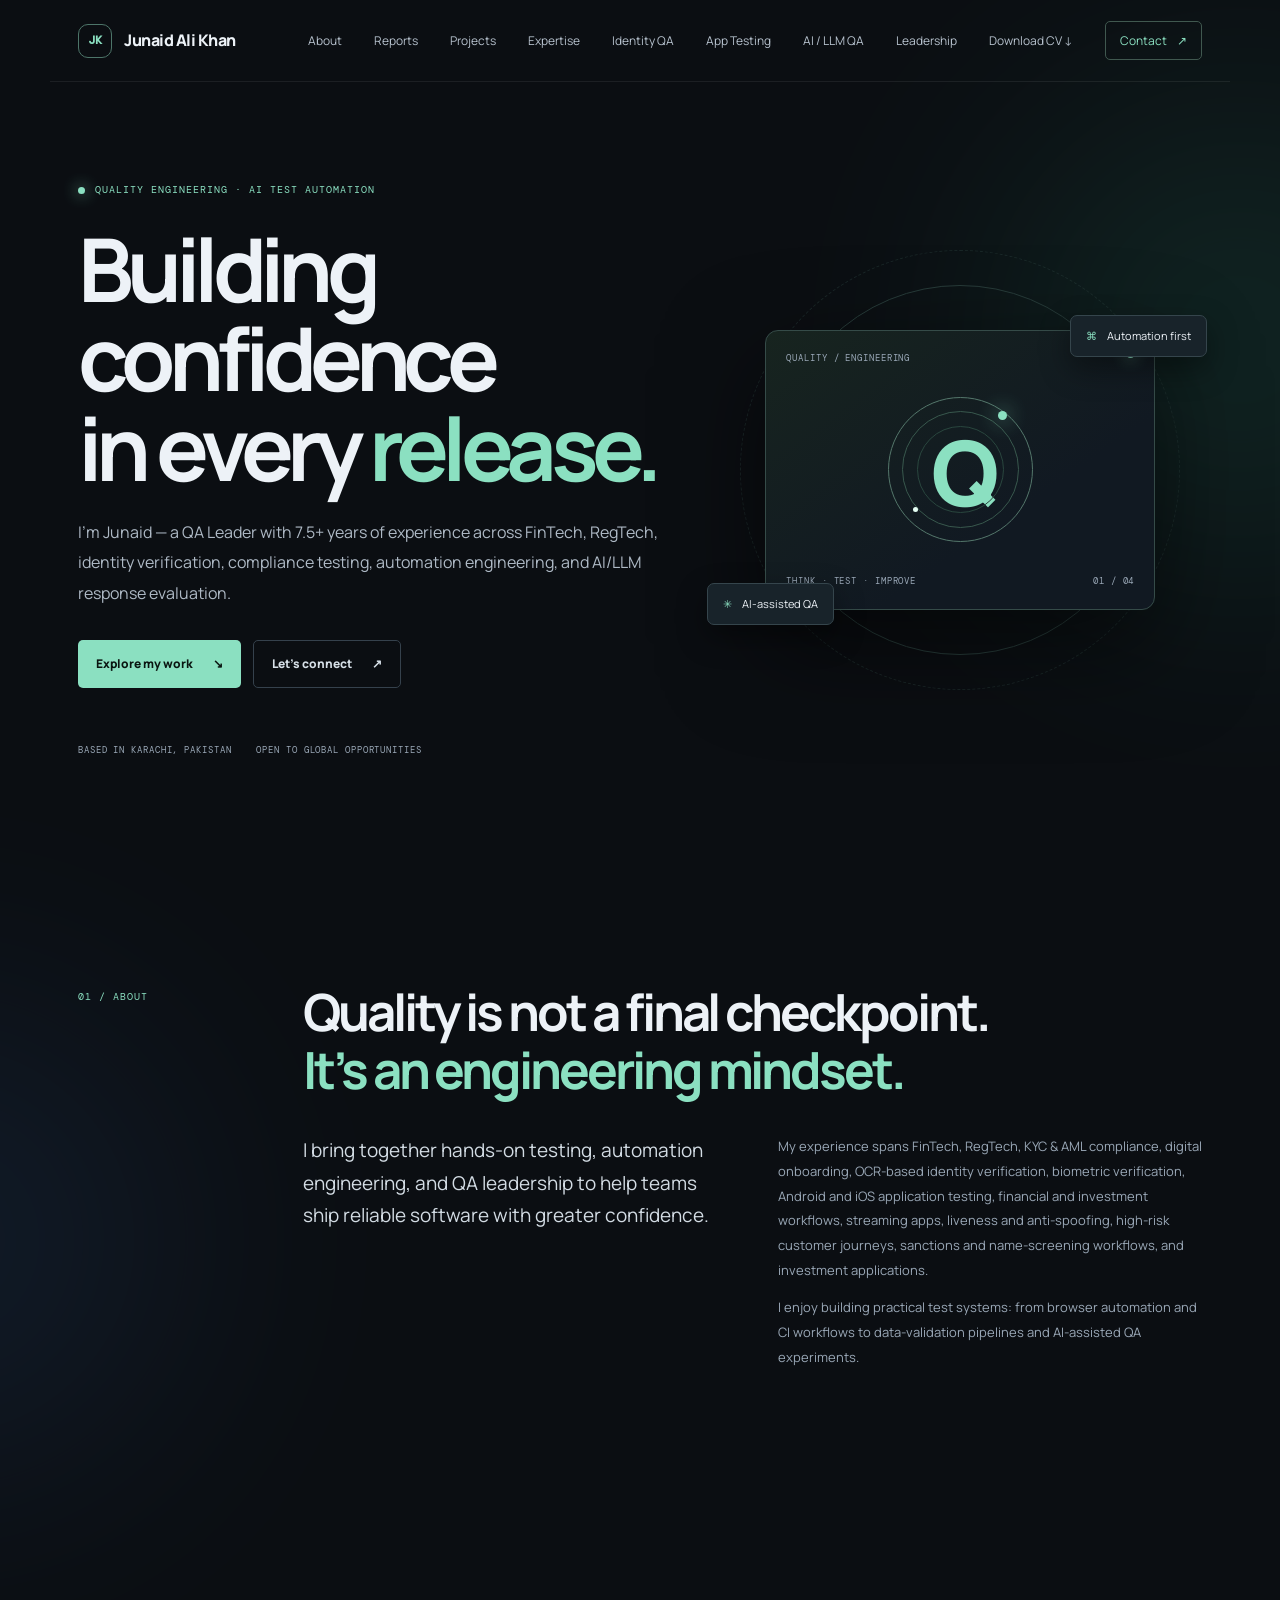
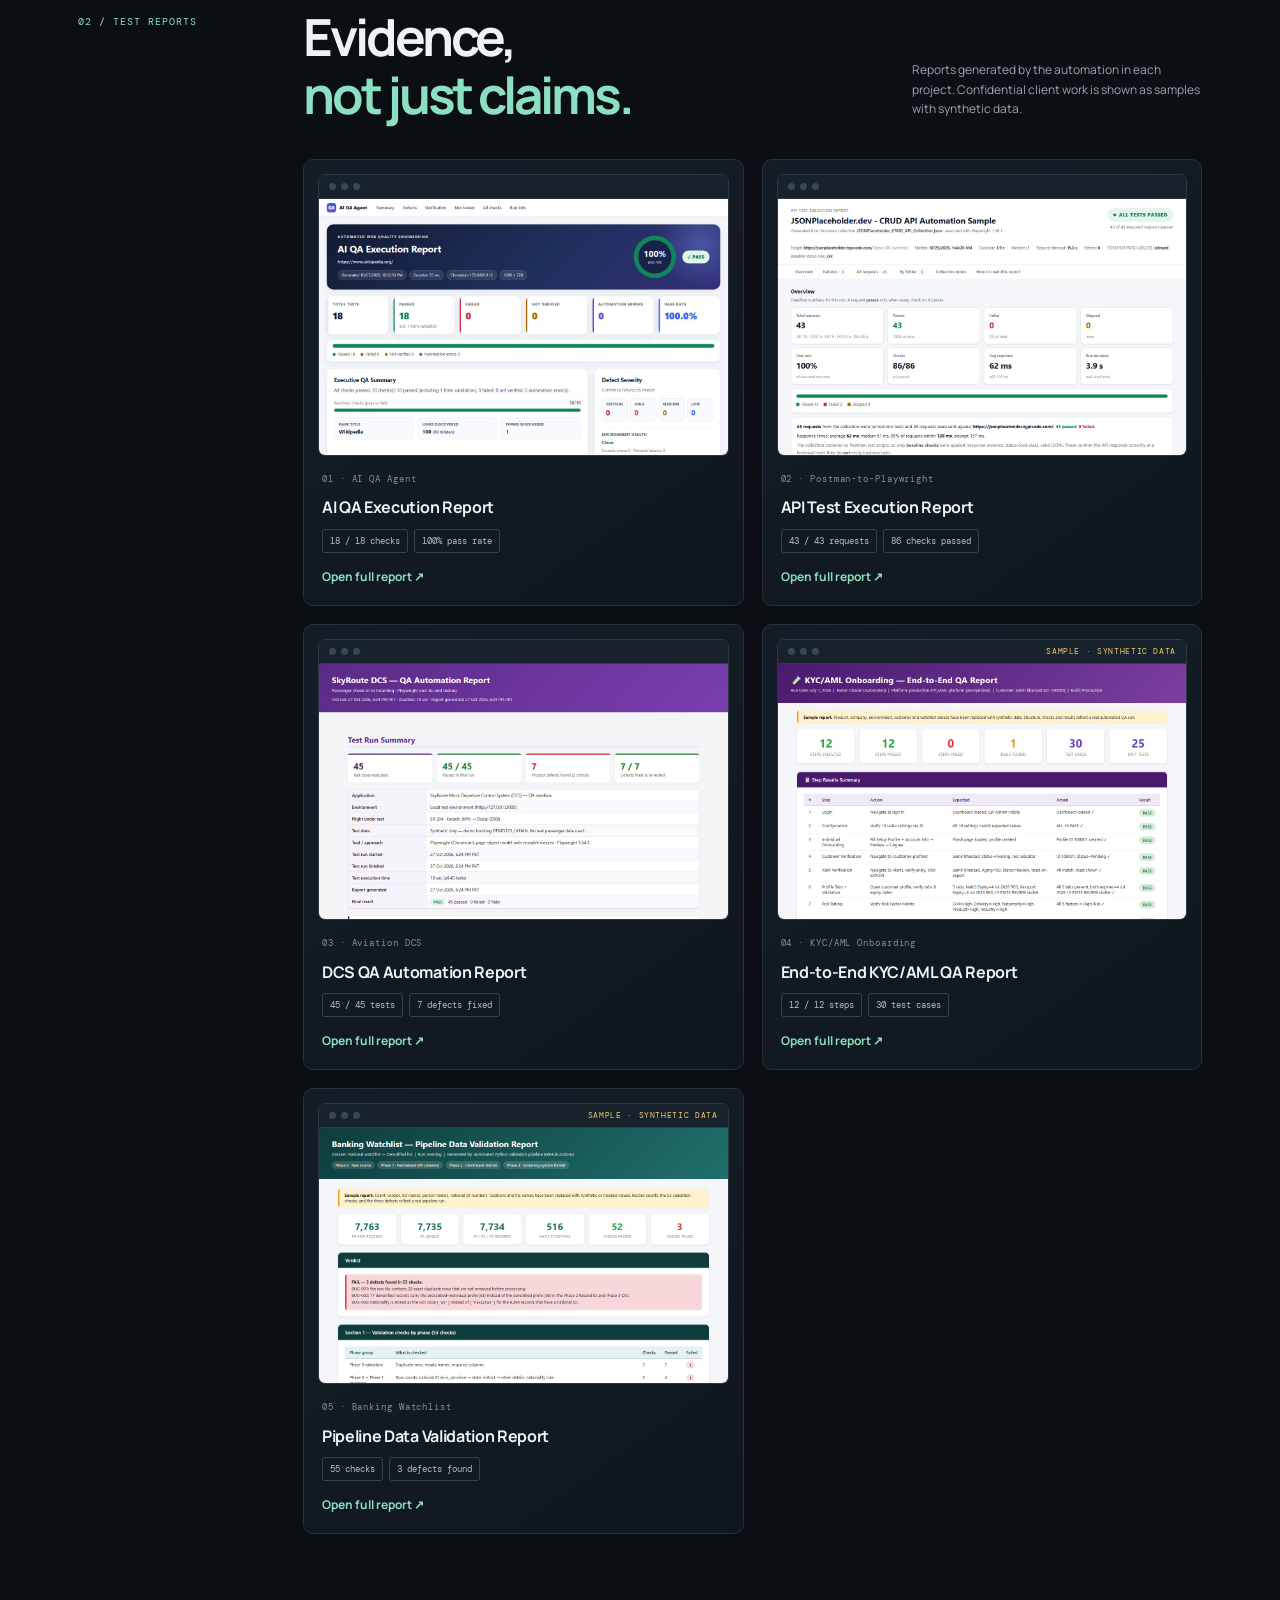
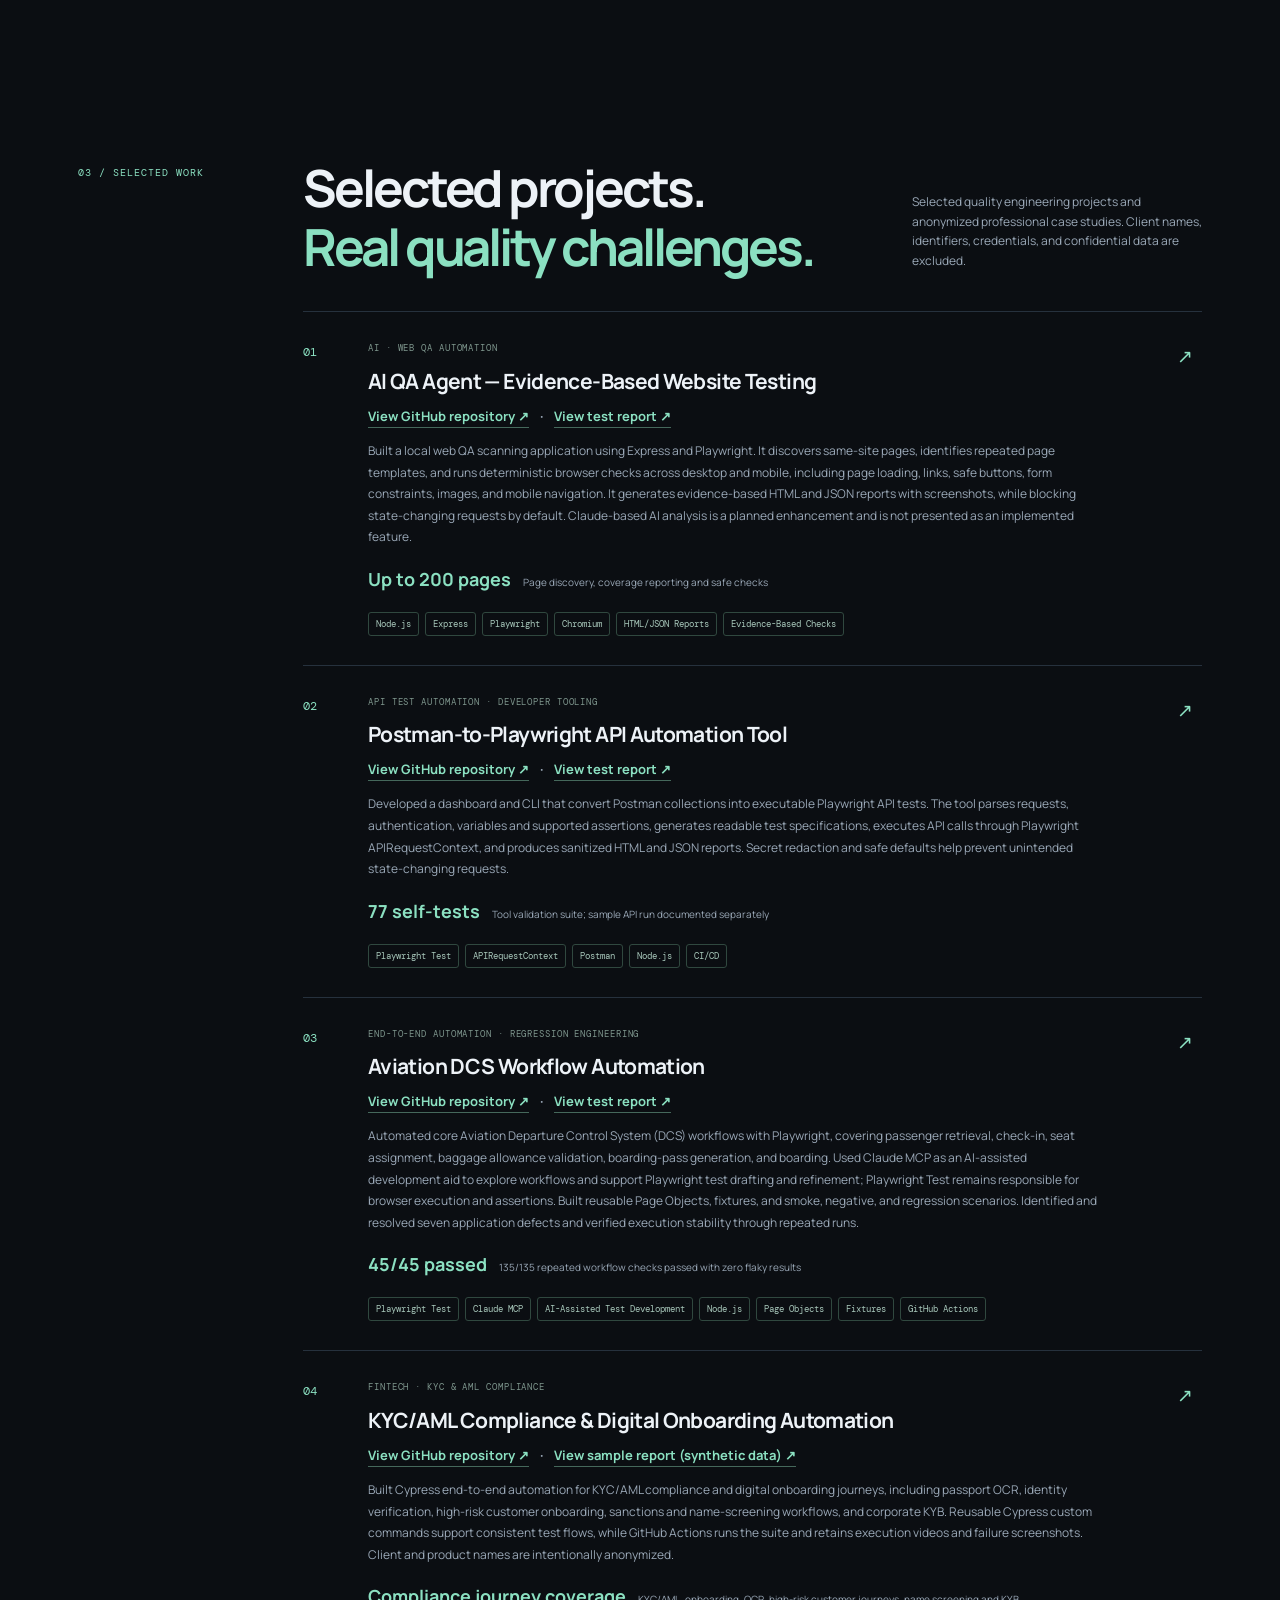
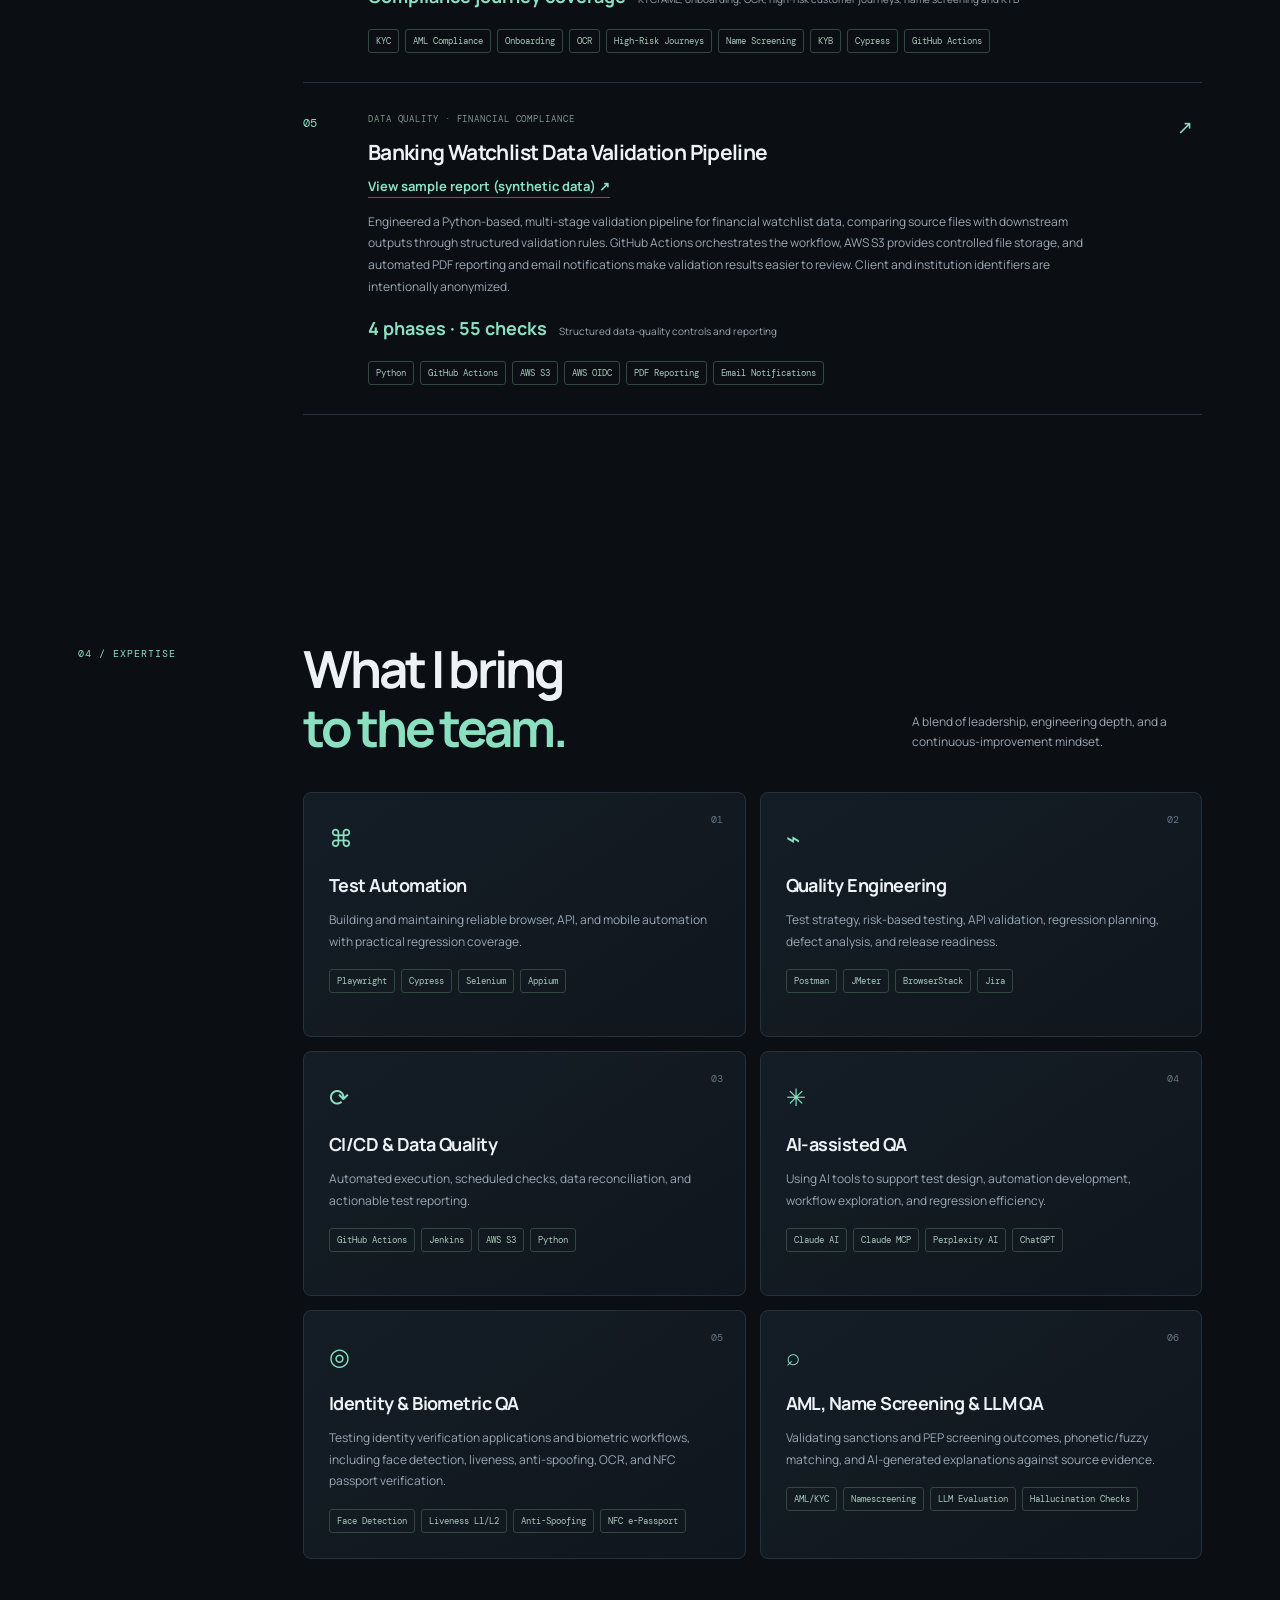
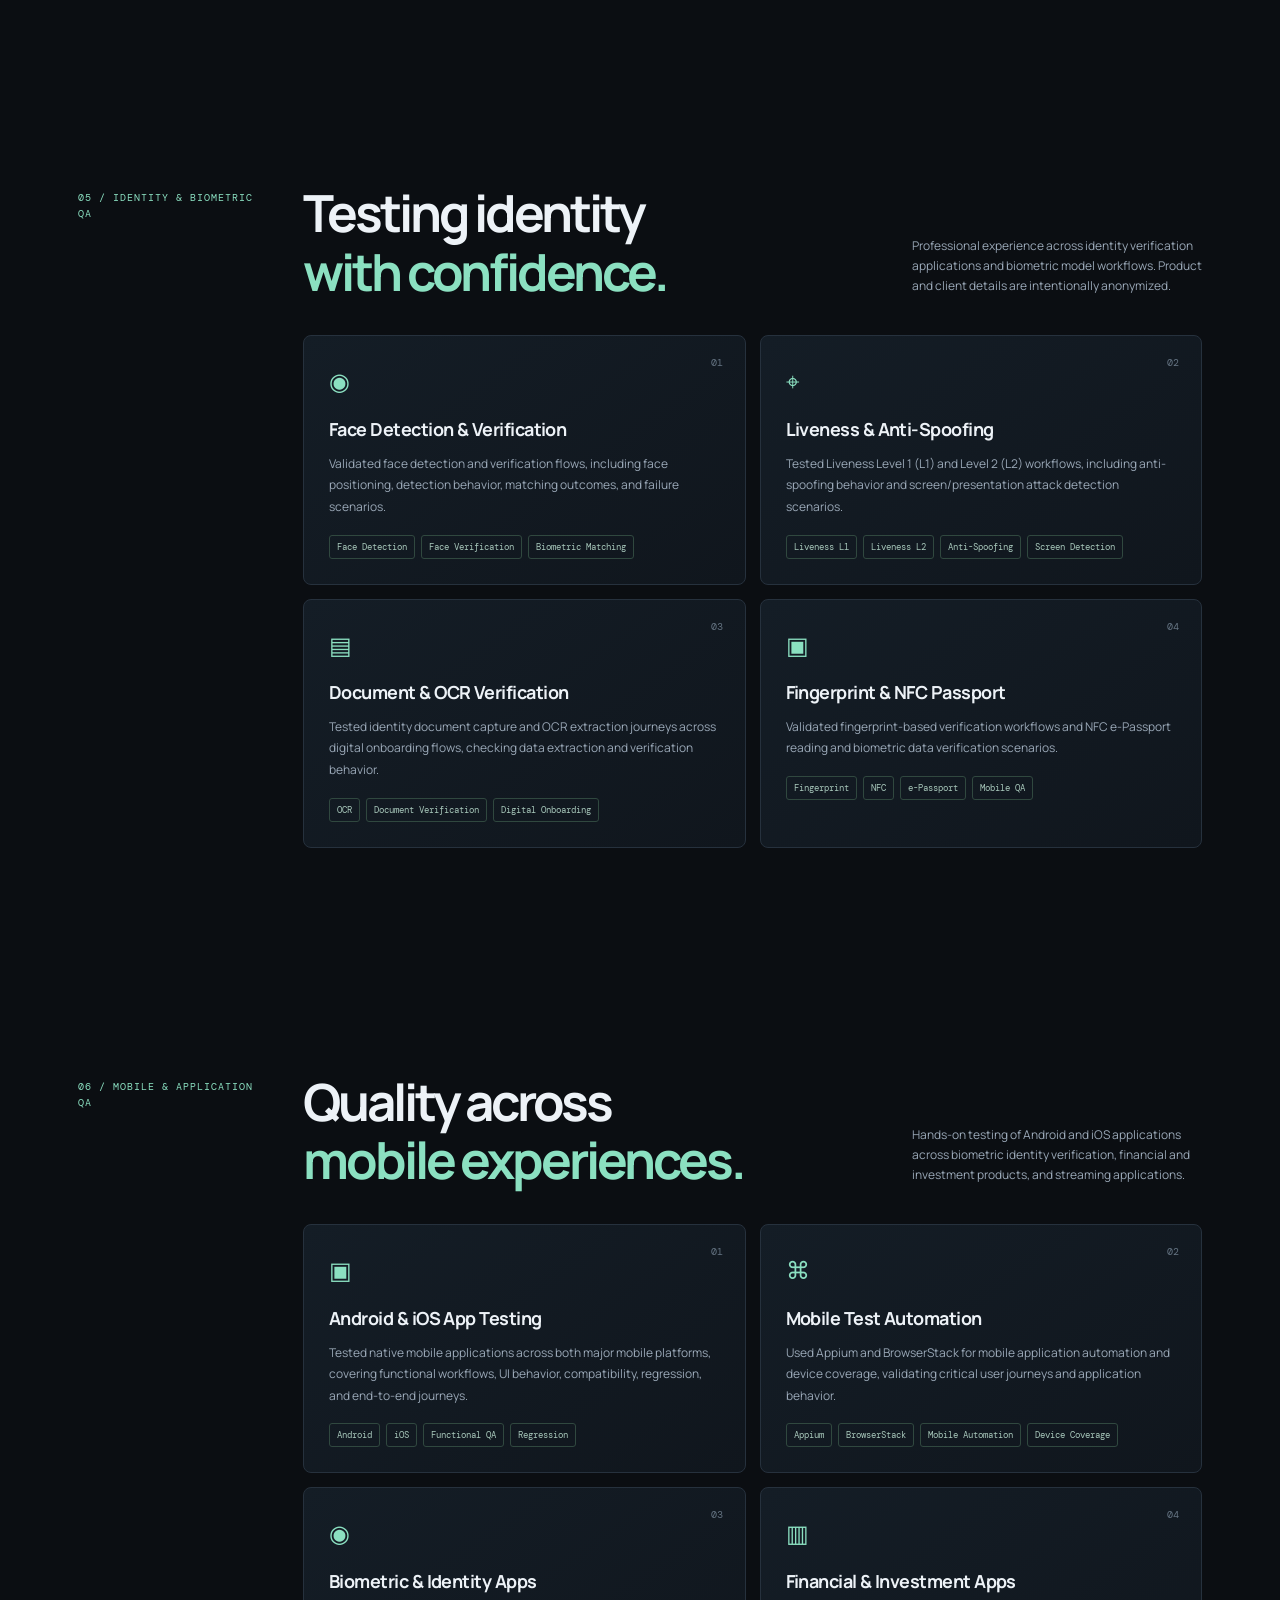
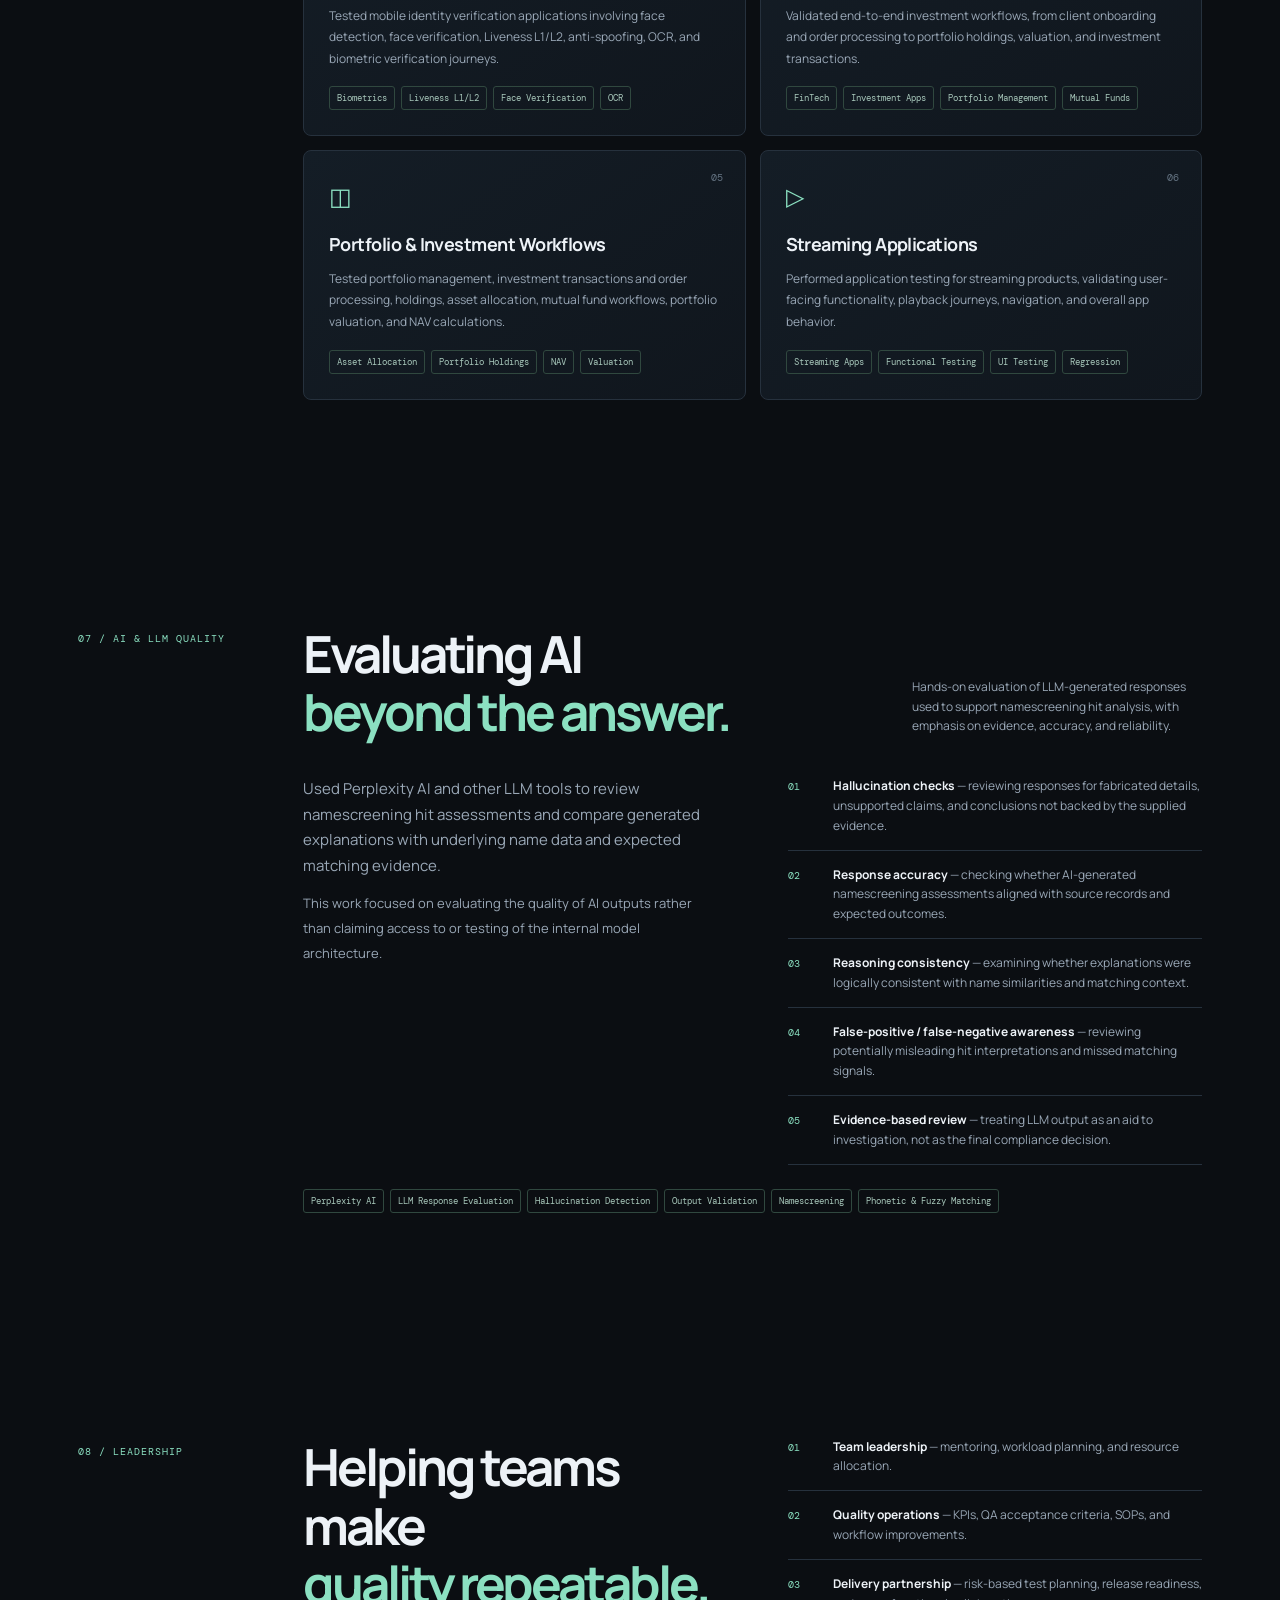
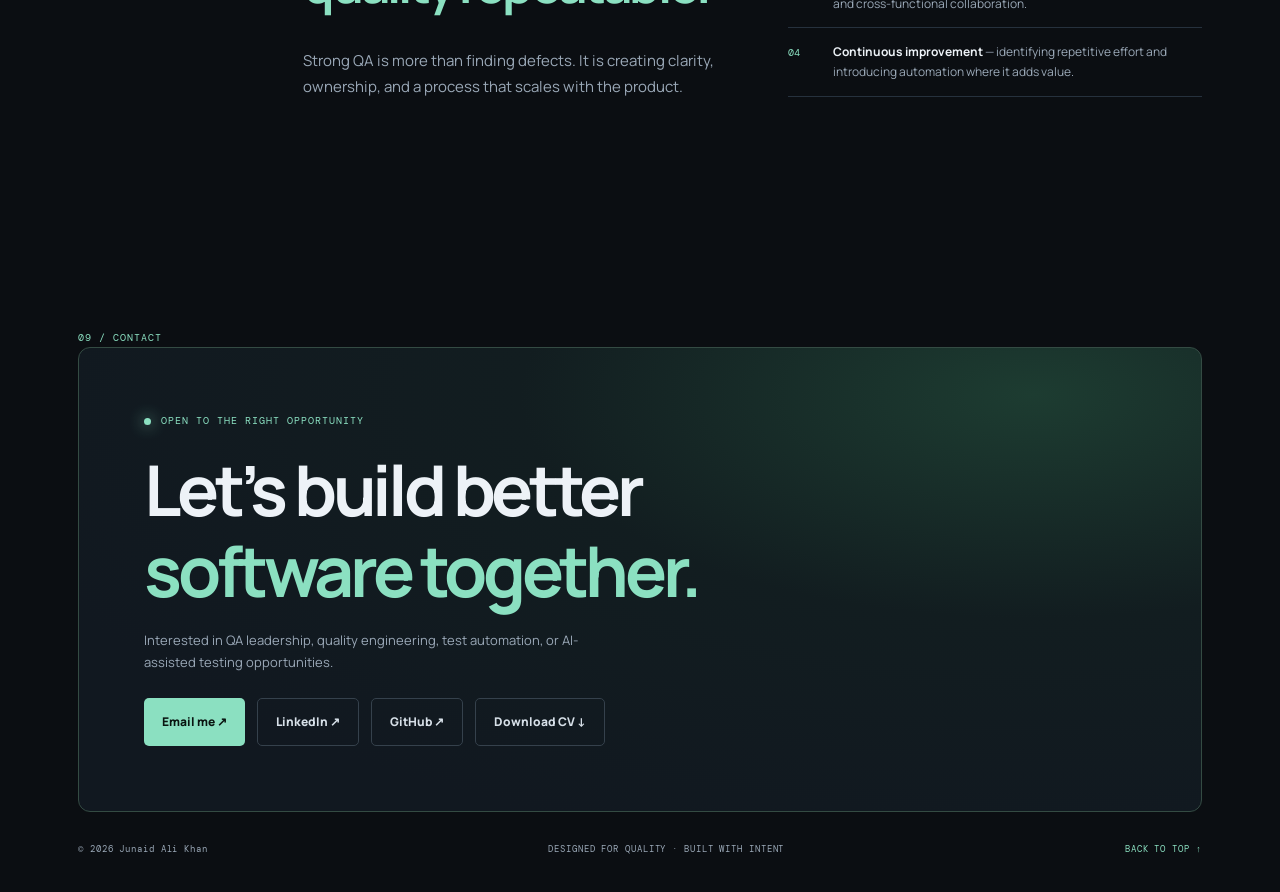
==== commit 535a0ccf: "Move Test Reports to second section and Expertise after Selected Work" ====
--- a/index.html
+++ b/index.html
@@ -45,7 +45,7 @@
     <a class="brand" href="#home"><span class="brand-mark">JK</span><span>Junaid Ali Khan</span></a>
     <button class="menu-toggle" aria-label="Toggle navigation" aria-expanded="false">☰</button>
     <nav class="nav" id="nav">
-      <a href="#about">About</a><a href="#expertise">Expertise</a><a href="#work">Projects</a><a href="#reports">Reports</a><a href="#identity">Identity QA</a><a href="#mobile-apps">App Testing</a><a href="#ai-testing">AI / LLM QA</a><a href="#leadership">Leadership</a><a href="Junaid_Ali_Khan_CV.pdf" download>Download CV ↓</a><a href="#contact" class="nav-cta">Contact <span>↗</span></a>
+      <a href="#about">About</a><a href="#reports">Reports</a><a href="#work">Projects</a><a href="#expertise">Expertise</a><a href="#identity">Identity QA</a><a href="#mobile-apps">App Testing</a><a href="#ai-testing">AI / LLM QA</a><a href="#leadership">Leadership</a><a href="Junaid_Ali_Khan_CV.pdf" download>Download CV ↓</a><a href="#contact" class="nav-cta">Contact <span>↗</span></a>
     </nav>
   </header>
 
@@ -73,7 +73,6 @@
       </div>
     </section>
 
-
     <section class="section about" id="about">
       <div class="section-kicker">01 / ABOUT</div>
       <div class="section-content">
@@ -88,8 +87,101 @@
       </div>
     </section>
 
+    <section class="section expertise" id="reports">
+      <div class="section-kicker">02 / TEST REPORTS</div>
+      <div class="section-content">
+        <div class="section-heading"><h2>Evidence,<br><em>not just claims.</em></h2><p>Reports generated by the automation in each project. Confidential client work is shown as samples with synthetic data.</p></div>
+        <div class="report-grid">
+          <a class="report-card" href="reports/ai-qa-agent-report.html" target="_blank" rel="noreferrer">
+            <div class="report-frame">
+              <div class="report-bar"><i></i><i></i><i></i></div>
+              <img src="reports/previews/ai-qa-agent-report.jpg" alt="Preview of the AI QA Execution Report" loading="lazy" width="1280" height="800">
+            </div>
+            <div class="report-meta">
+              <div class="project-type">01 · AI QA Agent</div>
+              <h3>AI QA Execution Report</h3>
+              <div class="report-stats"><span>18 / 18 checks</span><span>100% pass rate</span></div>
+              <span class="report-open">Open full report ↗</span>
+            </div>
+          </a>
+          <a class="report-card" href="reports/postman-to-playwright-api-report.html" target="_blank" rel="noreferrer">
+            <div class="report-frame">
+              <div class="report-bar"><i></i><i></i><i></i></div>
+              <img src="reports/previews/postman-to-playwright-api-report.jpg" alt="Preview of the API Test Execution Report" loading="lazy" width="1280" height="800">
+            </div>
+            <div class="report-meta">
+              <div class="project-type">02 · Postman-to-Playwright</div>
+              <h3>API Test Execution Report</h3>
+              <div class="report-stats"><span>43 / 43 requests</span><span>86 checks passed</span></div>
+              <span class="report-open">Open full report ↗</span>
+            </div>
+          </a>
+          <a class="report-card" href="reports/aviation-dcs-qa-report.html" target="_blank" rel="noreferrer">
+            <div class="report-frame">
+              <div class="report-bar"><i></i><i></i><i></i></div>
+              <img src="reports/previews/aviation-dcs-qa-report.jpg" alt="Preview of the DCS QA Automation Report" loading="lazy" width="1280" height="800">
+            </div>
+            <div class="report-meta">
+              <div class="project-type">03 · Aviation DCS</div>
+              <h3>DCS QA Automation Report</h3>
+              <div class="report-stats"><span>45 / 45 tests</span><span>7 defects fixed</span></div>
+              <span class="report-open">Open full report ↗</span>
+            </div>
+          </a>
+          <a class="report-card" href="reports/kyc-aml-onboarding-sample-report.html" target="_blank" rel="noreferrer">
+            <div class="report-frame">
+              <div class="report-bar"><i></i><i></i><i></i><span class="report-flag">SAMPLE · SYNTHETIC DATA</span></div>
+              <img src="reports/previews/kyc-aml-onboarding-sample-report.jpg" alt="Preview of the End-to-End KYC/AML QA Report" loading="lazy" width="1280" height="800">
+            </div>
+            <div class="report-meta">
+              <div class="project-type">04 · KYC/AML Onboarding</div>
+              <h3>End-to-End KYC/AML QA Report</h3>
+              <div class="report-stats"><span>12 / 12 steps</span><span>30 test cases</span></div>
+              <span class="report-open">Open full report ↗</span>
+            </div>
+          </a>
+          <a class="report-card" href="reports/banking-watchlist-validation-sample-report.html" target="_blank" rel="noreferrer">
+            <div class="report-frame">
+              <div class="report-bar"><i></i><i></i><i></i><span class="report-flag">SAMPLE · SYNTHETIC DATA</span></div>
+              <img src="reports/previews/banking-watchlist-validation-sample-report.jpg" alt="Preview of the Pipeline Data Validation Report" loading="lazy" width="1280" height="800">
+            </div>
+            <div class="report-meta">
+              <div class="project-type">05 · Banking Watchlist</div>
+              <h3>Pipeline Data Validation Report</h3>
+              <div class="report-stats"><span>55 checks</span><span>3 defects found</span></div>
+              <span class="report-open">Open full report ↗</span>
+            </div>
+          </a>
+        </div>
+      </div>
+    </section>
+
+    <section class="section work" id="work">
+      <div class="section-kicker">03 / SELECTED WORK</div>
+      <div class="section-content">
+        <div class="section-heading"><h2>Selected projects.<br><em>Real quality challenges.</em></h2><p>Selected quality engineering projects and anonymized professional case studies. Client names, identifiers, credentials, and confidential data are excluded.</p></div>
+        <div class="project-list">
+          <article class="project">
+            <div class="project-index">01</div><div class="project-main"><div class="project-type">AI · WEB QA AUTOMATION</div><h3><a href="https://github.com/junaidgithub/AI-QA-AGENT-WEBSITE" target="_blank" rel="noreferrer">AI QA Agent — Evidence-Based Website Testing</a></h3><p class="repo-link"><a href="https://github.com/junaidgithub/AI-QA-AGENT-WEBSITE" target="_blank" rel="noreferrer">View GitHub repository ↗</a> <span class="repo-sep">·</span> <a href="reports/ai-qa-agent-report.html" target="_blank" rel="noreferrer">View test report ↗</a></p><p>Built a local web QA scanning application using Express and Playwright. It discovers same-site pages, identifies repeated page templates, and runs deterministic browser checks across desktop and mobile, including page loading, links, safe buttons, form constraints, images, and mobile navigation. It generates evidence-based HTML and JSON reports with screenshots, while blocking state-changing requests by default. Claude-based AI analysis is a planned enhancement and is not presented as an implemented feature.</p><div class="project-outcome"><strong>Up to 200 pages</strong><span>Page discovery, coverage reporting and safe checks</span></div><div class="tags"><span>Node.js</span><span>Express</span><span>Playwright</span><span>Chromium</span><span>HTML/JSON Reports</span><span>Evidence-Based Checks</span></div></div><a class="project-arrow" href="https://github.com/junaidgithub/AI-QA-AGENT-WEBSITE" target="_blank" rel="noreferrer" aria-label="Open GitHub repository">↗</a>
+          </article>
+          <article class="project">
+            <div class="project-index">02</div><div class="project-main"><div class="project-type">API TEST AUTOMATION · DEVELOPER TOOLING</div><h3><a href="https://github.com/junaidgithub/Playwright-API-Automation" target="_blank" rel="noreferrer">Postman-to-Playwright API Automation Tool</a></h3><p class="repo-link"><a href="https://github.com/junaidgithub/Playwright-API-Automation" target="_blank" rel="noreferrer">View GitHub repository ↗</a> <span class="repo-sep">·</span> <a href="reports/postman-to-playwright-api-report.html" target="_blank" rel="noreferrer">View test report ↗</a></p><p>Developed a dashboard and CLI that convert Postman collections into executable Playwright API tests. The tool parses requests, authentication, variables and supported assertions, generates readable test specifications, executes API calls through Playwright APIRequestContext, and produces sanitized HTML and JSON reports. Secret redaction and safe defaults help prevent unintended state-changing requests.</p><div class="project-outcome"><strong>77 self-tests</strong><span>Tool validation suite; sample API run documented separately</span></div><div class="tags"><span>Playwright Test</span><span>APIRequestContext</span><span>Postman</span><span>Node.js</span><span>CI/CD</span></div></div><a class="project-arrow" href="https://github.com/junaidgithub/Playwright-API-Automation" target="_blank" rel="noreferrer" aria-label="Open GitHub repository">↗</a>
+          </article>
+          <article class="project">
+            <div class="project-index">03</div><div class="project-main"><div class="project-type">END-TO-END AUTOMATION · REGRESSION ENGINEERING</div><h3><a href="https://github.com/junaidgithub/playwright-mock-dcs-happyflow-test" target="_blank" rel="noreferrer">Aviation DCS Workflow Automation</a></h3><p class="repo-link"><a href="https://github.com/junaidgithub/playwright-mock-dcs-happyflow-test" target="_blank" rel="noreferrer">View GitHub repository ↗</a> <span class="repo-sep">·</span> <a href="reports/aviation-dcs-qa-report.html" target="_blank" rel="noreferrer">View test report ↗</a></p><p>Automated core Aviation Departure Control System (DCS) workflows with Playwright, covering passenger retrieval, check-in, seat assignment, baggage allowance validation, boarding-pass generation, and boarding. Used Claude MCP as an AI-assisted development aid to explore workflows and support Playwright test drafting and refinement; Playwright Test remains responsible for browser execution and assertions. Built reusable Page Objects, fixtures, and smoke, negative, and regression scenarios. Identified and resolved seven application defects and verified execution stability through repeated runs.</p><div class="project-outcome"><strong>45/45 passed</strong><span>135/135 repeated workflow checks passed with zero flaky results</span></div><div class="tags"><span>Playwright Test</span><span>Claude MCP</span><span>AI-Assisted Test Development</span><span>Node.js</span><span>Page Objects</span><span>Fixtures</span><span>GitHub Actions</span></div></div><a class="project-arrow" href="https://github.com/junaidgithub/playwright-mock-dcs-happyflow-test" target="_blank" rel="noreferrer" aria-label="Open GitHub repository">↗</a>
+          </article>
+          <article class="project">
+            <div class="project-index">04</div><div class="project-main"><div class="project-type">FINTECH · KYC & AML COMPLIANCE</div><h3><a href="https://github.com/junaidgithub/KYC-AML-Onboarding-Cypress-Automation" target="_blank" rel="noreferrer">KYC/AML Compliance & Digital Onboarding Automation</a></h3><p class="repo-link"><a href="https://github.com/junaidgithub/KYC-AML-Onboarding-Cypress-Automation" target="_blank" rel="noreferrer">View GitHub repository ↗</a> <span class="repo-sep">·</span> <a href="reports/kyc-aml-onboarding-sample-report.html" target="_blank" rel="noreferrer">View sample report (synthetic data) ↗</a></p><p>Built Cypress end-to-end automation for KYC/AML compliance and digital onboarding journeys, including passport OCR, identity verification, high-risk customer onboarding, sanctions and name-screening workflows, and corporate KYB. Reusable Cypress custom commands support consistent test flows, while GitHub Actions runs the suite and retains execution videos and failure screenshots. Client and product names are intentionally anonymized.</p><div class="project-outcome"><strong>Compliance journey coverage</strong><span>KYC/AML, onboarding, OCR, high-risk customer journeys, name screening and KYB</span></div><div class="tags"><span>KYC</span><span>AML Compliance</span><span>Onboarding</span><span>OCR</span><span>High-Risk Journeys</span><span>Name Screening</span><span>KYB</span><span>Cypress</span><span>GitHub Actions</span></div></div><a class="project-arrow" href="https://github.com/junaidgithub/KYC-AML-Onboarding-Cypress-Automation" target="_blank" rel="noreferrer" aria-label="Open GitHub repository">↗</a>
+          </article>
+          <article class="project">
+            <div class="project-index">05</div><div class="project-main"><div class="project-type">DATA QUALITY · FINANCIAL COMPLIANCE</div><h3>Banking Watchlist Data Validation Pipeline</h3><p class="repo-link"><a href="reports/banking-watchlist-validation-sample-report.html" target="_blank" rel="noreferrer">View sample report (synthetic data) ↗</a></p><p>Engineered a Python-based, multi-stage validation pipeline for financial watchlist data, comparing source files with downstream outputs through structured validation rules. GitHub Actions orchestrates the workflow, AWS S3 provides controlled file storage, and automated PDF reporting and email notifications make validation results easier to review. Client and institution identifiers are intentionally anonymized.</p><div class="project-outcome"><strong>4 phases · 55 checks</strong><span>Structured data-quality controls and reporting</span></div><div class="tags"><span>Python</span><span>GitHub Actions</span><span>AWS S3</span><span>AWS OIDC</span><span>PDF Reporting</span><span>Email Notifications</span></div></div><div class="project-arrow">↗</div>
+          </article>
+        </div>
+      </div>
+    </section>
+
     <section class="section expertise" id="expertise">
-      <div class="section-kicker">02 / EXPERTISE</div>
+      <div class="section-kicker">04 / EXPERTISE</div>
       <div class="section-content">
         <div class="section-heading"><h2>What I bring<br><em>to the team.</em></h2><p>A blend of leadership, engineering depth, and a continuous-improvement mindset.</p></div>
         <div class="skill-grid">
@@ -103,101 +195,6 @@
       </div>
     </section>
 
-    <section class="section work" id="work">
-      <div class="section-kicker">03 / SELECTED WORK</div>
-      <div class="section-content">
-        <div class="section-heading"><h2>Selected projects.<br><em>Real quality challenges.</em></h2><p>Selected quality engineering projects and anonymized professional case studies. Client names, identifiers, credentials, and confidential data are excluded.</p></div>
-        <div class="project-list">
-          <article class="project">
-            <div class="project-index">01</div><div class="project-main"><div class="project-type">AI · WEB QA AUTOMATION</div><h3><a href="https://github.com/junaidgithub/AI-QA-AGENT-WEBSITE" target="_blank" rel="noreferrer">AI QA Agent — Evidence-Based Website Testing</a></h3><p class="repo-link"><a href="https://github.com/junaidgithub/AI-QA-AGENT-WEBSITE" target="_blank" rel="noreferrer">View GitHub repository ↗</a> <span class="repo-sep">·</span> <a href="reports/ai-qa-agent-report.html" target="_blank" rel="noreferrer">View test report ↗</a></p><p>Built a local web QA scanning application using Express and Playwright. It discovers same-site pages, identifies repeated page templates, and runs deterministic browser checks across desktop and mobile, including page loading, links, safe buttons, form constraints, images, and mobile navigation. It generates evidence-based HTML and JSON reports with screenshots, while blocking state-changing requests by default. Claude-based AI analysis is a planned enhancement and is not presented as an implemented feature.</p><div class="project-outcome"><strong>Up to 200 pages</strong><span>Page discovery, coverage reporting and safe checks</span></div><div class="tags"><span>Node.js</span><span>Express</span><span>Playwright</span><span>Chromium</span><span>HTML/JSON Reports</span><span>Evidence-Based Checks</span></div></div><a class="project-arrow" href="https://github.com/junaidgithub/AI-QA-AGENT-WEBSITE" target="_blank" rel="noreferrer" aria-label="Open GitHub repository">↗</a>
-          </article>
-          <article class="project">
-            <div class="project-index">02</div><div class="project-main"><div class="project-type">API TEST AUTOMATION · DEVELOPER TOOLING</div><h3><a href="https://github.com/junaidgithub/Playwright-API-Automation" target="_blank" rel="noreferrer">Postman-to-Playwright API Automation Tool</a></h3><p class="repo-link"><a href="https://github.com/junaidgithub/Playwright-API-Automation" target="_blank" rel="noreferrer">View GitHub repository ↗</a> <span class="repo-sep">·</span> <a href="reports/postman-to-playwright-api-report.html" target="_blank" rel="noreferrer">View test report ↗</a></p><p>Developed a dashboard and CLI that convert Postman collections into executable Playwright API tests. The tool parses requests, authentication, variables and supported assertions, generates readable test specifications, executes API calls through Playwright APIRequestContext, and produces sanitized HTML and JSON reports. Secret redaction and safe defaults help prevent unintended state-changing requests.</p><div class="project-outcome"><strong>77 self-tests</strong><span>Tool validation suite; sample API run documented separately</span></div><div class="tags"><span>Playwright Test</span><span>APIRequestContext</span><span>Postman</span><span>Node.js</span><span>CI/CD</span></div></div><a class="project-arrow" href="https://github.com/junaidgithub/Playwright-API-Automation" target="_blank" rel="noreferrer" aria-label="Open GitHub repository">↗</a>
-          </article>
-          <article class="project">
-            <div class="project-index">03</div><div class="project-main"><div class="project-type">END-TO-END AUTOMATION · REGRESSION ENGINEERING</div><h3><a href="https://github.com/junaidgithub/playwright-mock-dcs-happyflow-test" target="_blank" rel="noreferrer">Aviation DCS Workflow Automation</a></h3><p class="repo-link"><a href="https://github.com/junaidgithub/playwright-mock-dcs-happyflow-test" target="_blank" rel="noreferrer">View GitHub repository ↗</a> <span class="repo-sep">·</span> <a href="reports/aviation-dcs-qa-report.html" target="_blank" rel="noreferrer">View test report ↗</a></p><p>Automated core Aviation Departure Control System (DCS) workflows with Playwright, covering passenger retrieval, check-in, seat assignment, baggage allowance validation, boarding-pass generation, and boarding. Used Claude MCP as an AI-assisted development aid to explore workflows and support Playwright test drafting and refinement; Playwright Test remains responsible for browser execution and assertions. Built reusable Page Objects, fixtures, and smoke, negative, and regression scenarios. Identified and resolved seven application defects and verified execution stability through repeated runs.</p><div class="project-outcome"><strong>45/45 passed</strong><span>135/135 repeated workflow checks passed with zero flaky results</span></div><div class="tags"><span>Playwright Test</span><span>Claude MCP</span><span>AI-Assisted Test Development</span><span>Node.js</span><span>Page Objects</span><span>Fixtures</span><span>GitHub Actions</span></div></div><a class="project-arrow" href="https://github.com/junaidgithub/playwright-mock-dcs-happyflow-test" target="_blank" rel="noreferrer" aria-label="Open GitHub repository">↗</a>
-          </article>
-          <article class="project">
-            <div class="project-index">04</div><div class="project-main"><div class="project-type">FINTECH · KYC & AML COMPLIANCE</div><h3><a href="https://github.com/junaidgithub/KYC-AML-Onboarding-Cypress-Automation" target="_blank" rel="noreferrer">KYC/AML Compliance & Digital Onboarding Automation</a></h3><p class="repo-link"><a href="https://github.com/junaidgithub/KYC-AML-Onboarding-Cypress-Automation" target="_blank" rel="noreferrer">View GitHub repository ↗</a> <span class="repo-sep">·</span> <a href="reports/kyc-aml-onboarding-sample-report.html" target="_blank" rel="noreferrer">View sample report (synthetic data) ↗</a></p><p>Built Cypress end-to-end automation for KYC/AML compliance and digital onboarding journeys, including passport OCR, identity verification, high-risk customer onboarding, sanctions and name-screening workflows, and corporate KYB. Reusable Cypress custom commands support consistent test flows, while GitHub Actions runs the suite and retains execution videos and failure screenshots. Client and product names are intentionally anonymized.</p><div class="project-outcome"><strong>Compliance journey coverage</strong><span>KYC/AML, onboarding, OCR, high-risk customer journeys, name screening and KYB</span></div><div class="tags"><span>KYC</span><span>AML Compliance</span><span>Onboarding</span><span>OCR</span><span>High-Risk Journeys</span><span>Name Screening</span><span>KYB</span><span>Cypress</span><span>GitHub Actions</span></div></div><a class="project-arrow" href="https://github.com/junaidgithub/KYC-AML-Onboarding-Cypress-Automation" target="_blank" rel="noreferrer" aria-label="Open GitHub repository">↗</a>
-          </article>
-          <article class="project">
-            <div class="project-index">05</div><div class="project-main"><div class="project-type">DATA QUALITY · FINANCIAL COMPLIANCE</div><h3>Banking Watchlist Data Validation Pipeline</h3><p class="repo-link"><a href="reports/banking-watchlist-validation-sample-report.html" target="_blank" rel="noreferrer">View sample report (synthetic data) ↗</a></p><p>Engineered a Python-based, multi-stage validation pipeline for financial watchlist data, comparing source files with downstream outputs through structured validation rules. GitHub Actions orchestrates the workflow, AWS S3 provides controlled file storage, and automated PDF reporting and email notifications make validation results easier to review. Client and institution identifiers are intentionally anonymized.</p><div class="project-outcome"><strong>4 phases · 55 checks</strong><span>Structured data-quality controls and reporting</span></div><div class="tags"><span>Python</span><span>GitHub Actions</span><span>AWS S3</span><span>AWS OIDC</span><span>PDF Reporting</span><span>Email Notifications</span></div></div><div class="project-arrow">↗</div>
-          </article>
-        </div>
-      </div>
-    </section>
-
-    
-
-    <section class="section expertise" id="reports">
-      <div class="section-kicker">04 / TEST REPORTS</div>
-      <div class="section-content">
-        <div class="section-heading"><h2>Evidence,<br><em>not just claims.</em></h2><p>Reports generated by the automation in each project. Confidential client work is shown as samples with synthetic data.</p></div>
-        <div class="report-grid">
-          <a class="report-card" href="reports/ai-qa-agent-report.html" target="_blank" rel="noreferrer">
-            <div class="report-frame">
-              <div class="report-bar"><i></i><i></i><i></i></div>
-              <img src="reports/previews/ai-qa-agent-report.jpg" alt="Preview of the AI QA Execution Report" loading="lazy" width="1280" height="800">
-            </div>
-            <div class="report-meta">
-              <div class="project-type">01 · AI QA Agent</div>
-              <h3>AI QA Execution Report</h3>
-              <div class="report-stats"><span>18 / 18 checks</span><span>100% pass rate</span></div>
-              <span class="report-open">Open full report ↗</span>
-            </div>
-          </a>
-          <a class="report-card" href="reports/postman-to-playwright-api-report.html" target="_blank" rel="noreferrer">
-            <div class="report-frame">
-              <div class="report-bar"><i></i><i></i><i></i></div>
-              <img src="reports/previews/postman-to-playwright-api-report.jpg" alt="Preview of the API Test Execution Report" loading="lazy" width="1280" height="800">
-            </div>
-            <div class="report-meta">
-              <div class="project-type">02 · Postman-to-Playwright</div>
-              <h3>API Test Execution Report</h3>
-              <div class="report-stats"><span>43 / 43 requests</span><span>86 checks passed</span></div>
-              <span class="report-open">Open full report ↗</span>
-            </div>
-          </a>
-          <a class="report-card" href="reports/aviation-dcs-qa-report.html" target="_blank" rel="noreferrer">
-            <div class="report-frame">
-              <div class="report-bar"><i></i><i></i><i></i></div>
-              <img src="reports/previews/aviation-dcs-qa-report.jpg" alt="Preview of the DCS QA Automation Report" loading="lazy" width="1280" height="800">
-            </div>
-            <div class="report-meta">
-              <div class="project-type">03 · Aviation DCS</div>
-              <h3>DCS QA Automation Report</h3>
-              <div class="report-stats"><span>45 / 45 tests</span><span>7 defects fixed</span></div>
-              <span class="report-open">Open full report ↗</span>
-            </div>
-          </a>
-          <a class="report-card" href="reports/kyc-aml-onboarding-sample-report.html" target="_blank" rel="noreferrer">
-            <div class="report-frame">
-              <div class="report-bar"><i></i><i></i><i></i><span class="report-flag">SAMPLE · SYNTHETIC DATA</span></div>
-              <img src="reports/previews/kyc-aml-onboarding-sample-report.jpg" alt="Preview of the End-to-End KYC/AML QA Report" loading="lazy" width="1280" height="800">
-            </div>
-            <div class="report-meta">
-              <div class="project-type">04 · KYC/AML Onboarding</div>
-              <h3>End-to-End KYC/AML QA Report</h3>
-              <div class="report-stats"><span>12 / 12 steps</span><span>30 test cases</span></div>
-              <span class="report-open">Open full report ↗</span>
-            </div>
-          </a>
-          <a class="report-card" href="reports/banking-watchlist-validation-sample-report.html" target="_blank" rel="noreferrer">
-            <div class="report-frame">
-              <div class="report-bar"><i></i><i></i><i></i><span class="report-flag">SAMPLE · SYNTHETIC DATA</span></div>
-              <img src="reports/previews/banking-watchlist-validation-sample-report.jpg" alt="Preview of the Pipeline Data Validation Report" loading="lazy" width="1280" height="800">
-            </div>
-            <div class="report-meta">
-              <div class="project-type">05 · Banking Watchlist</div>
-              <h3>Pipeline Data Validation Report</h3>
-              <div class="report-stats"><span>55 checks</span><span>3 defects found</span></div>
-              <span class="report-open">Open full report ↗</span>
-            </div>
-          </a>
-        </div>
-      </div>
-    </section>
-
     <section class="section expertise" id="identity">
       <div class="section-kicker">05 / IDENTITY & BIOMETRIC QA</div>
       <div class="section-content">
@@ -213,7 +210,6 @@
         </div>
       </div>
     </section>
-
 
     <section class="section expertise" id="mobile-apps">
       <div class="section-kicker">06 / MOBILE & APPLICATION QA</div>
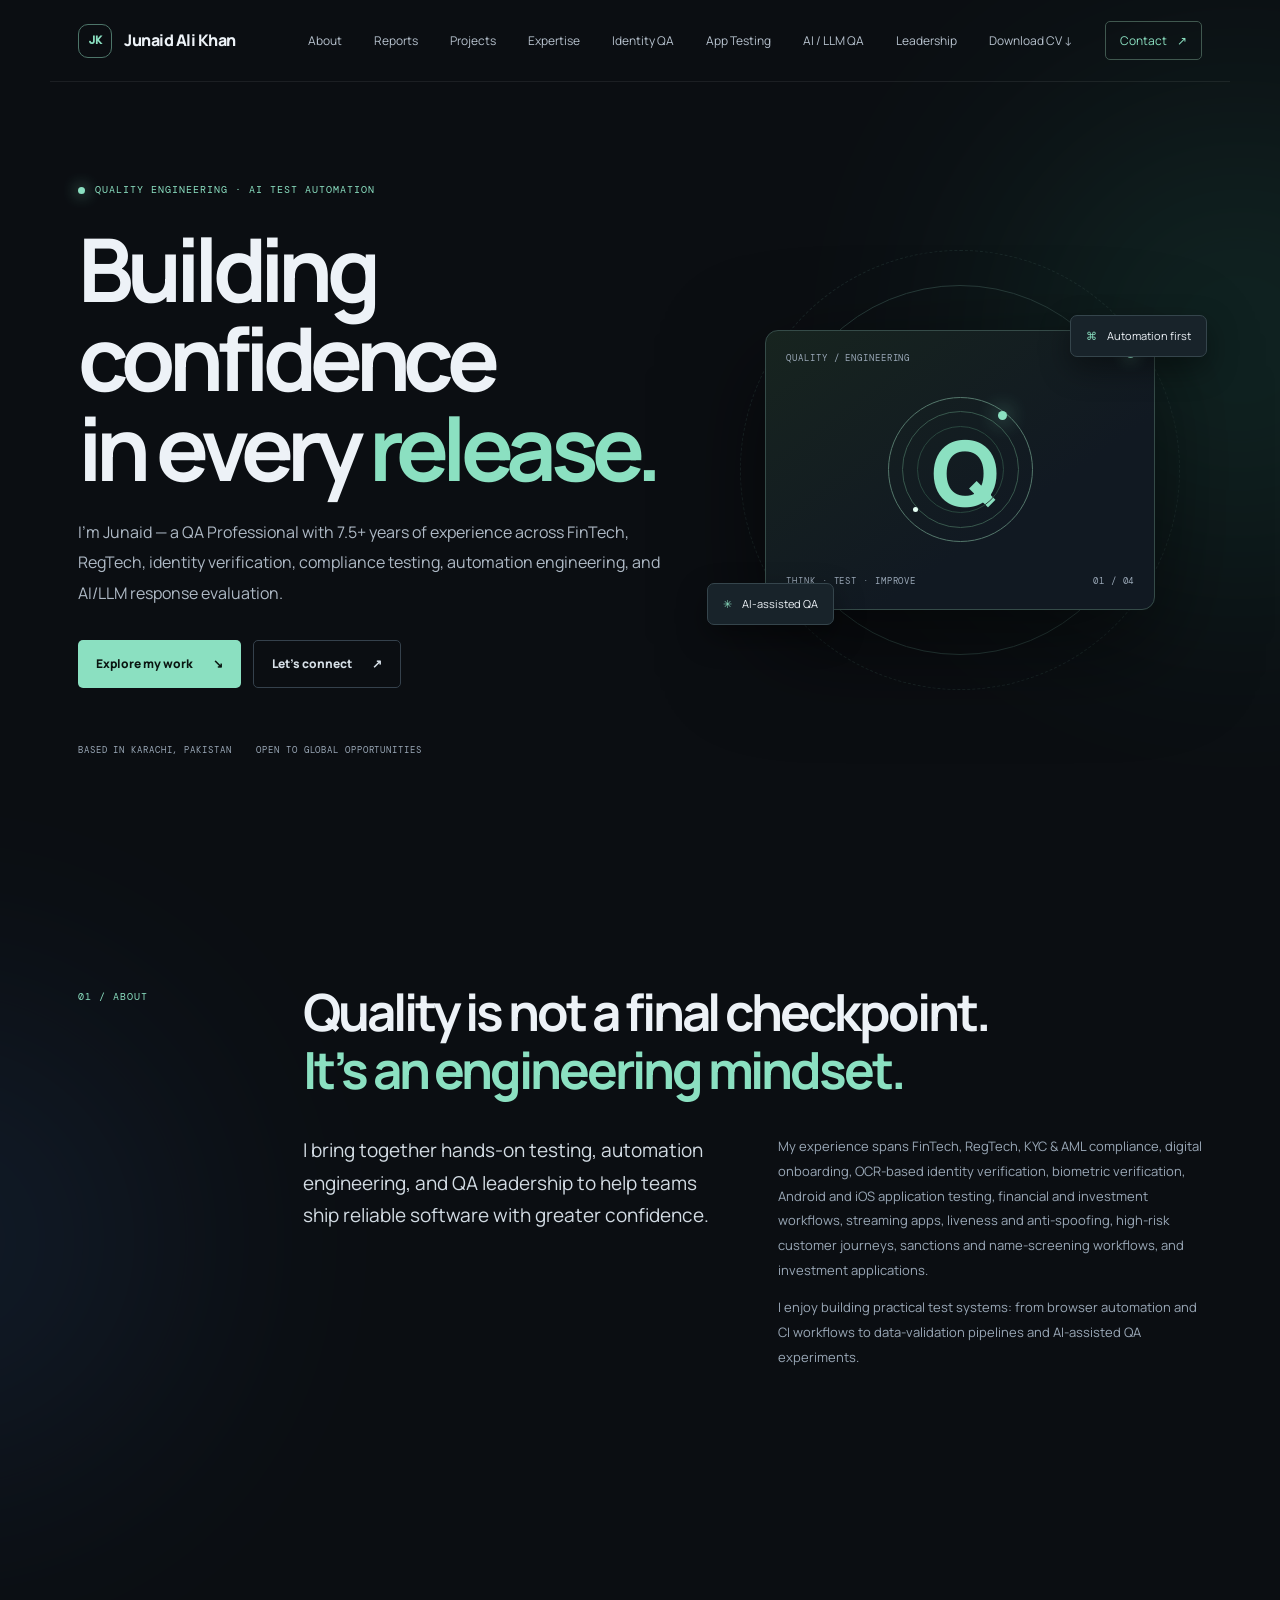
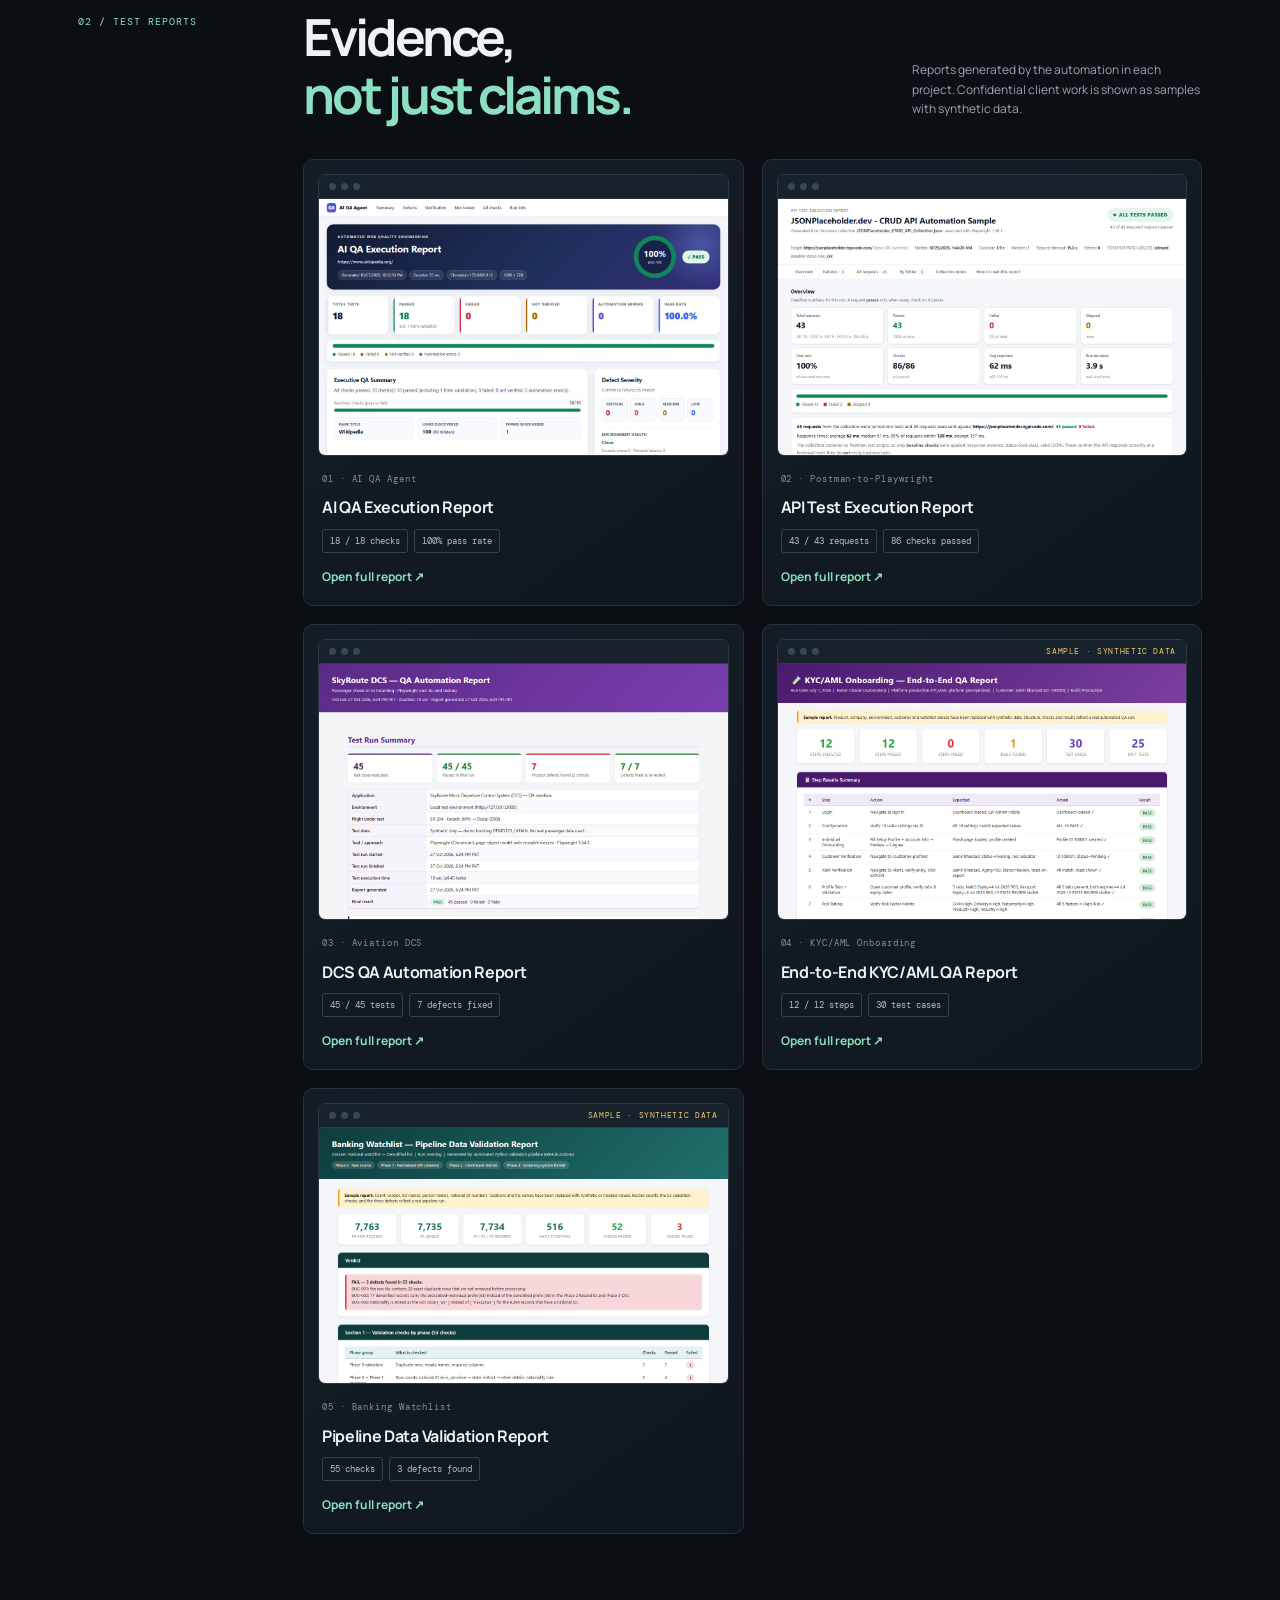
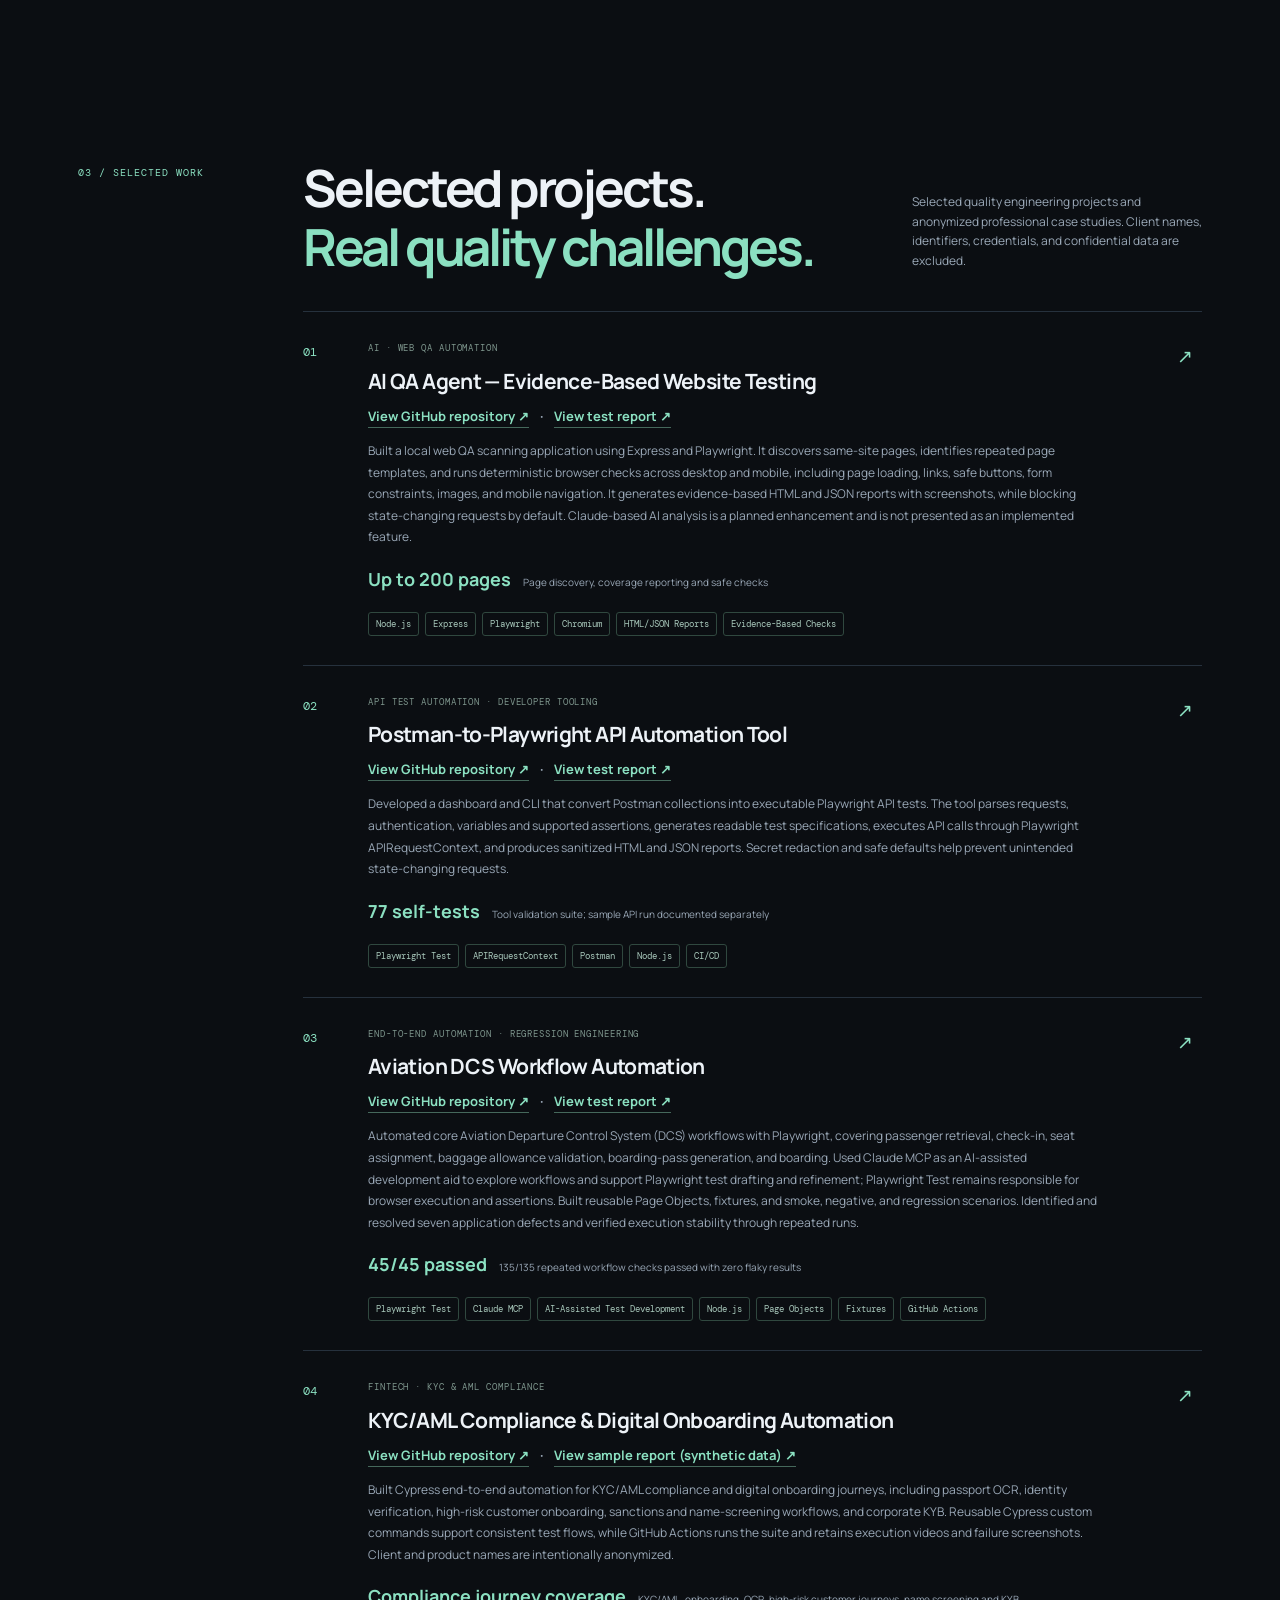
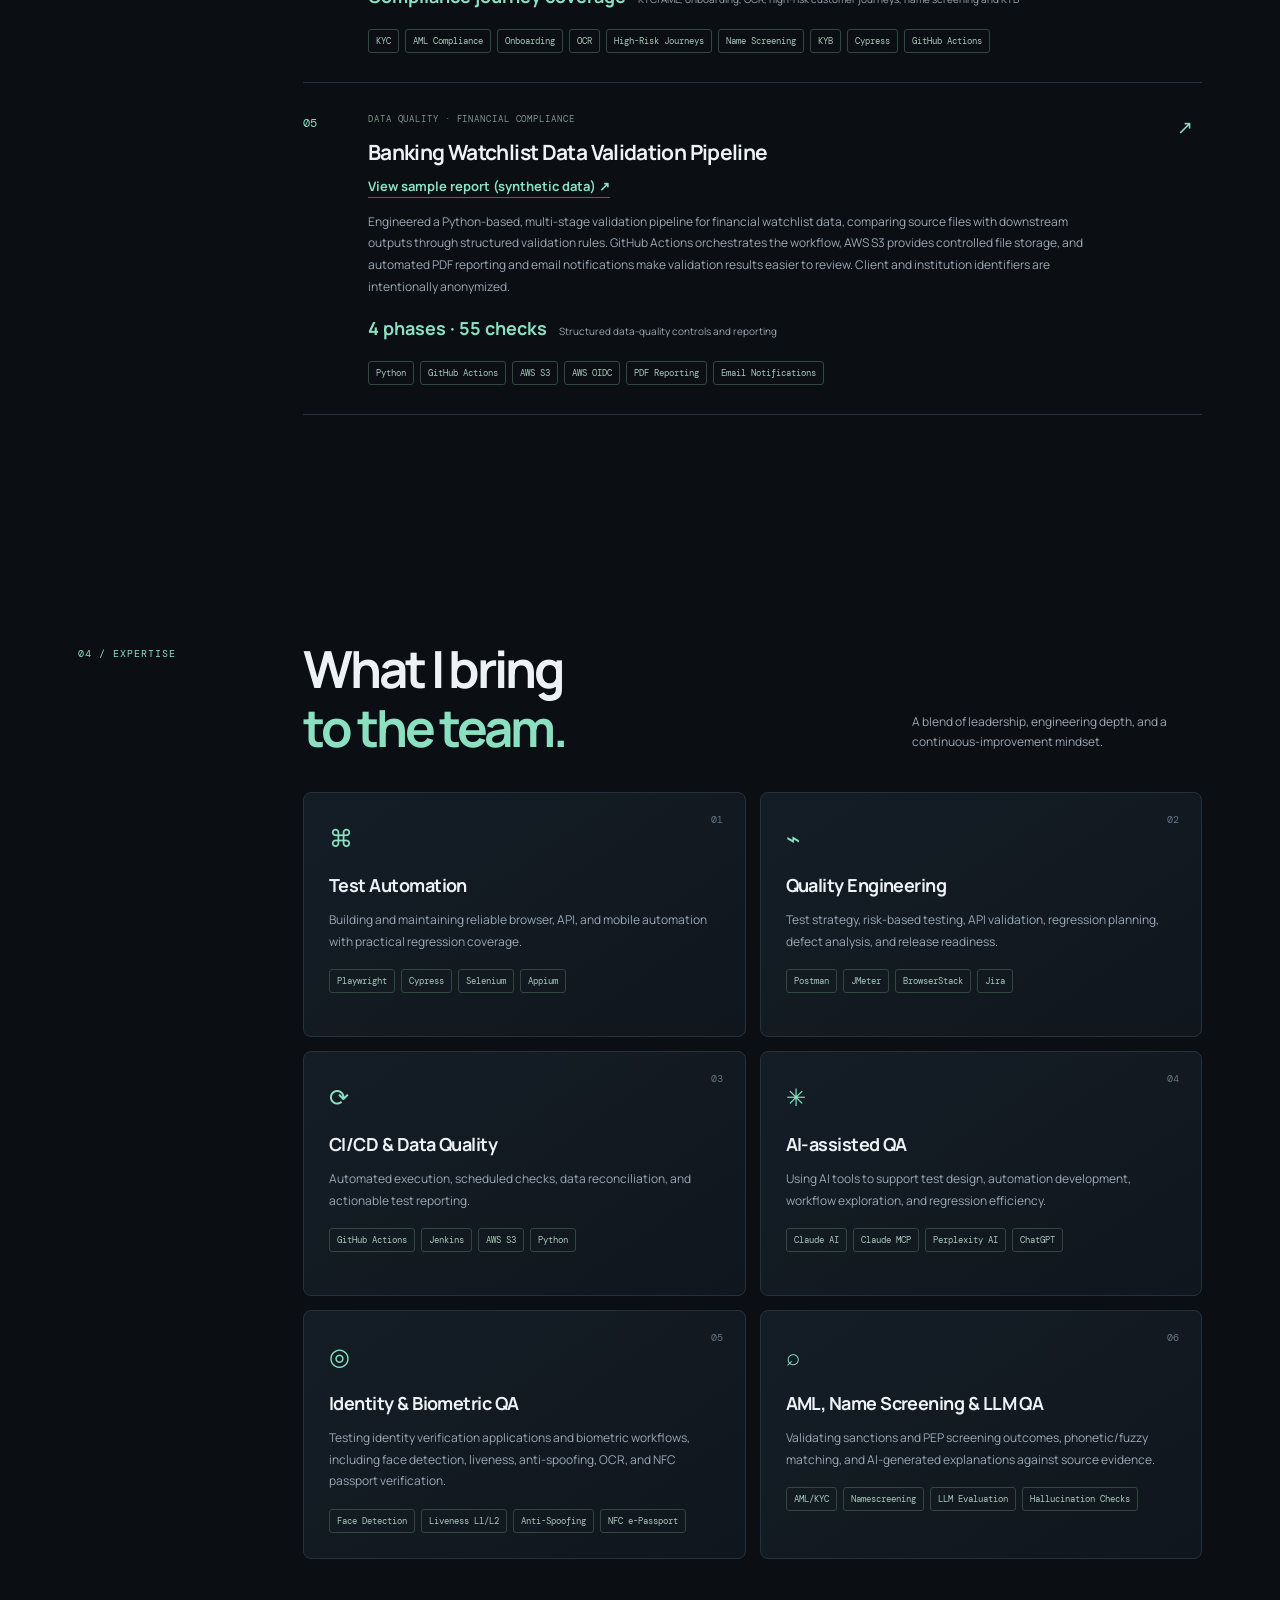
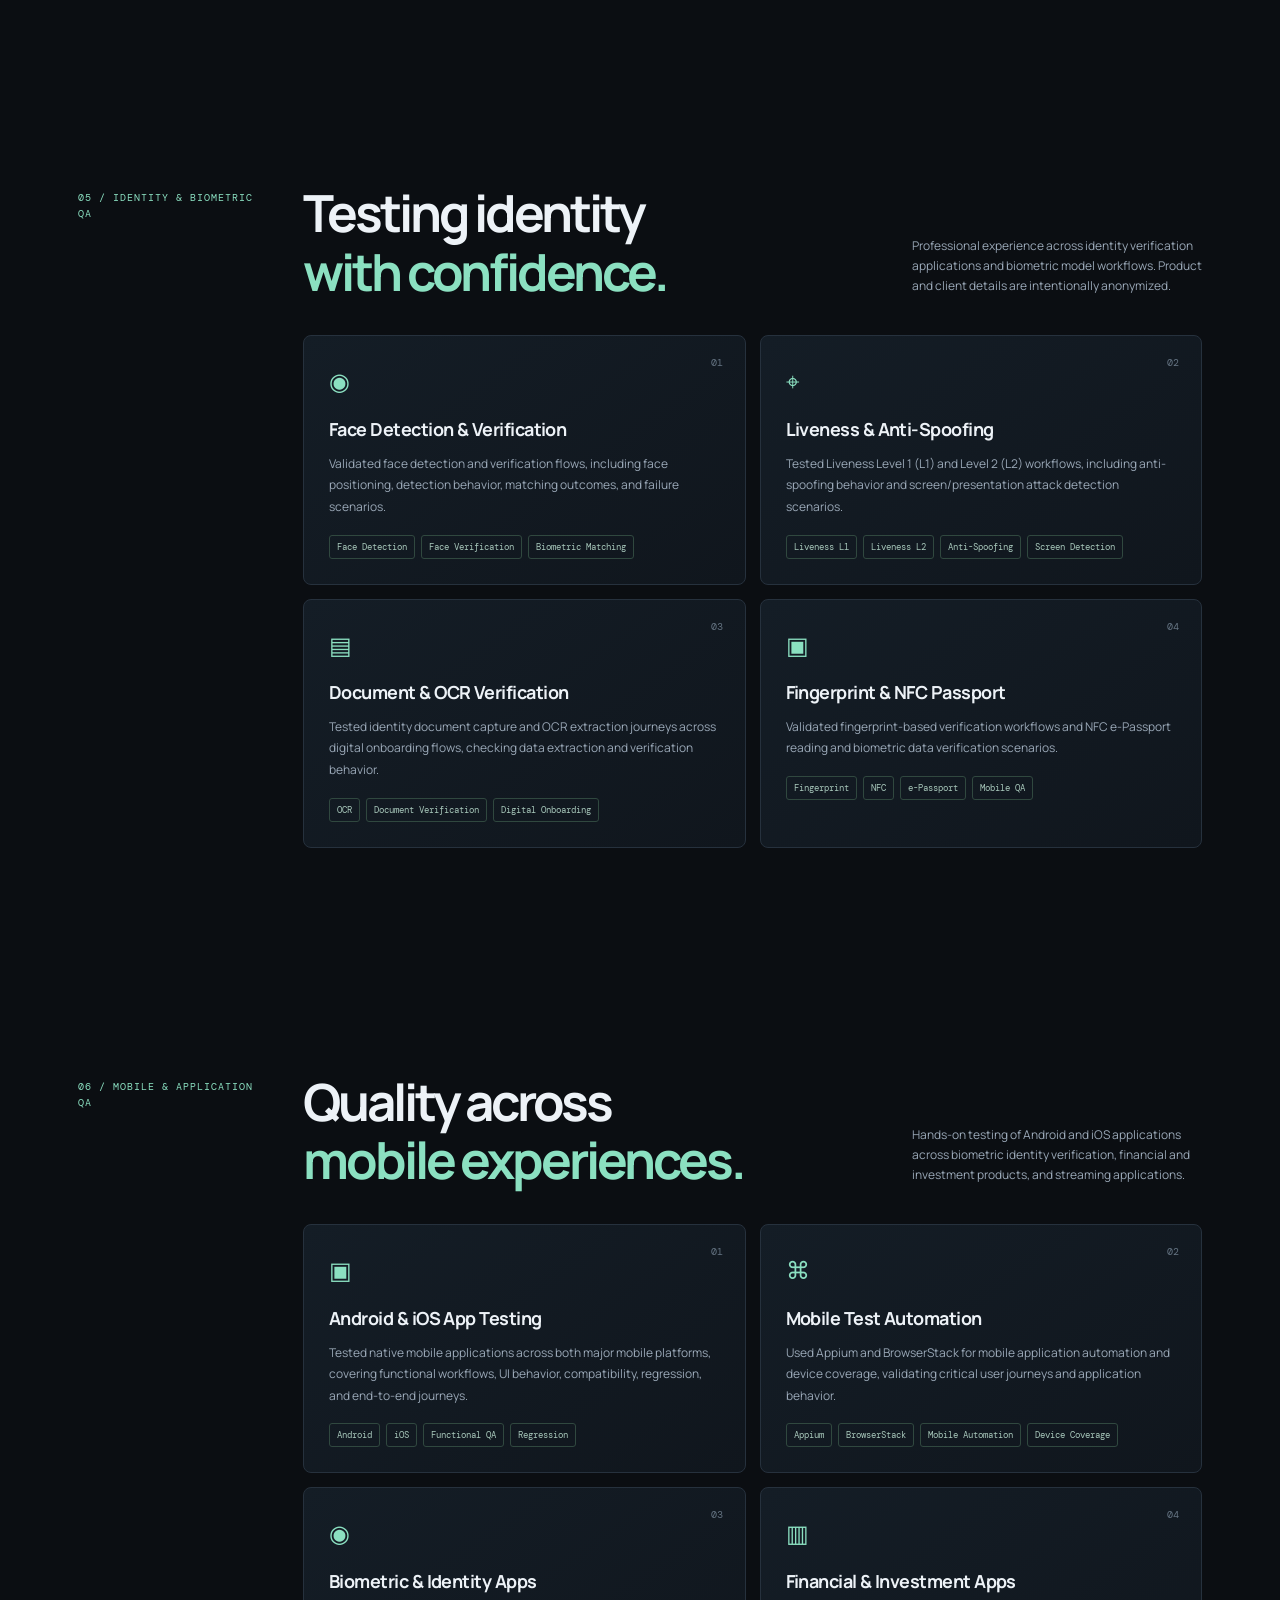
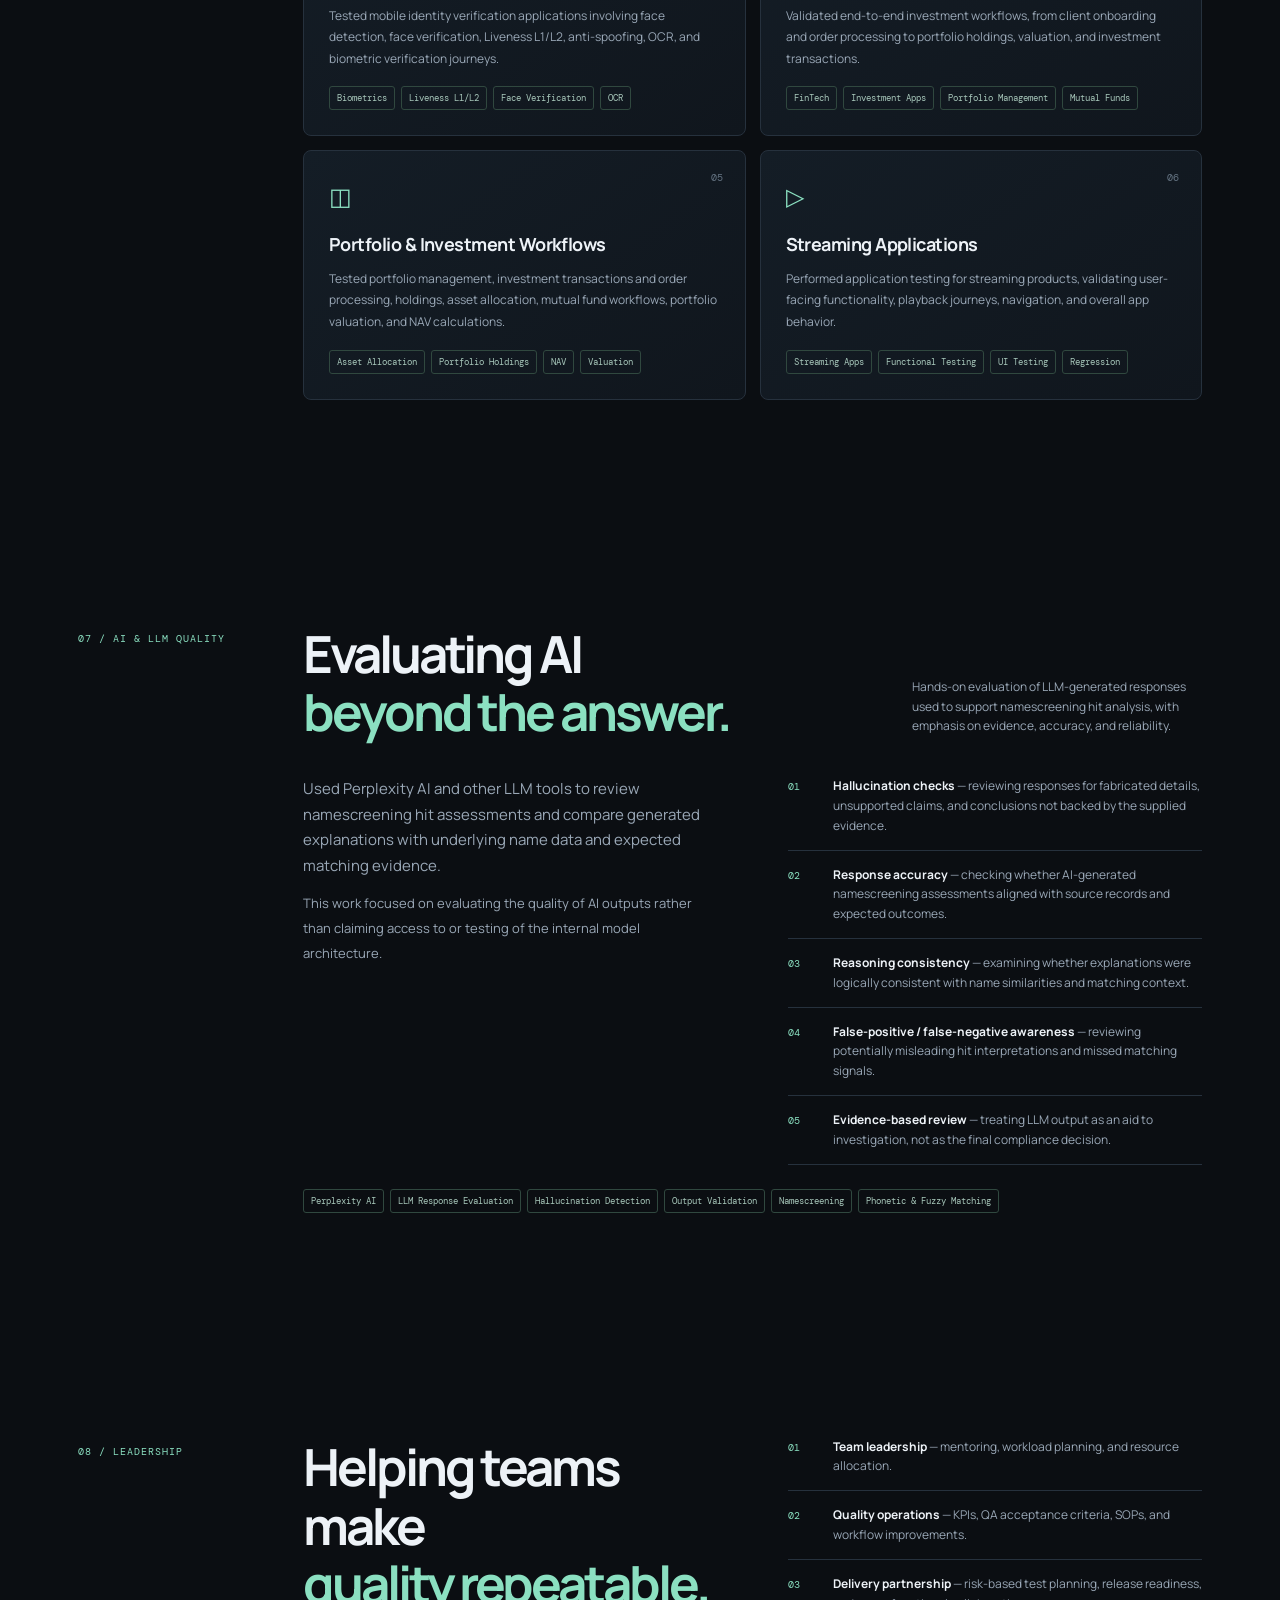
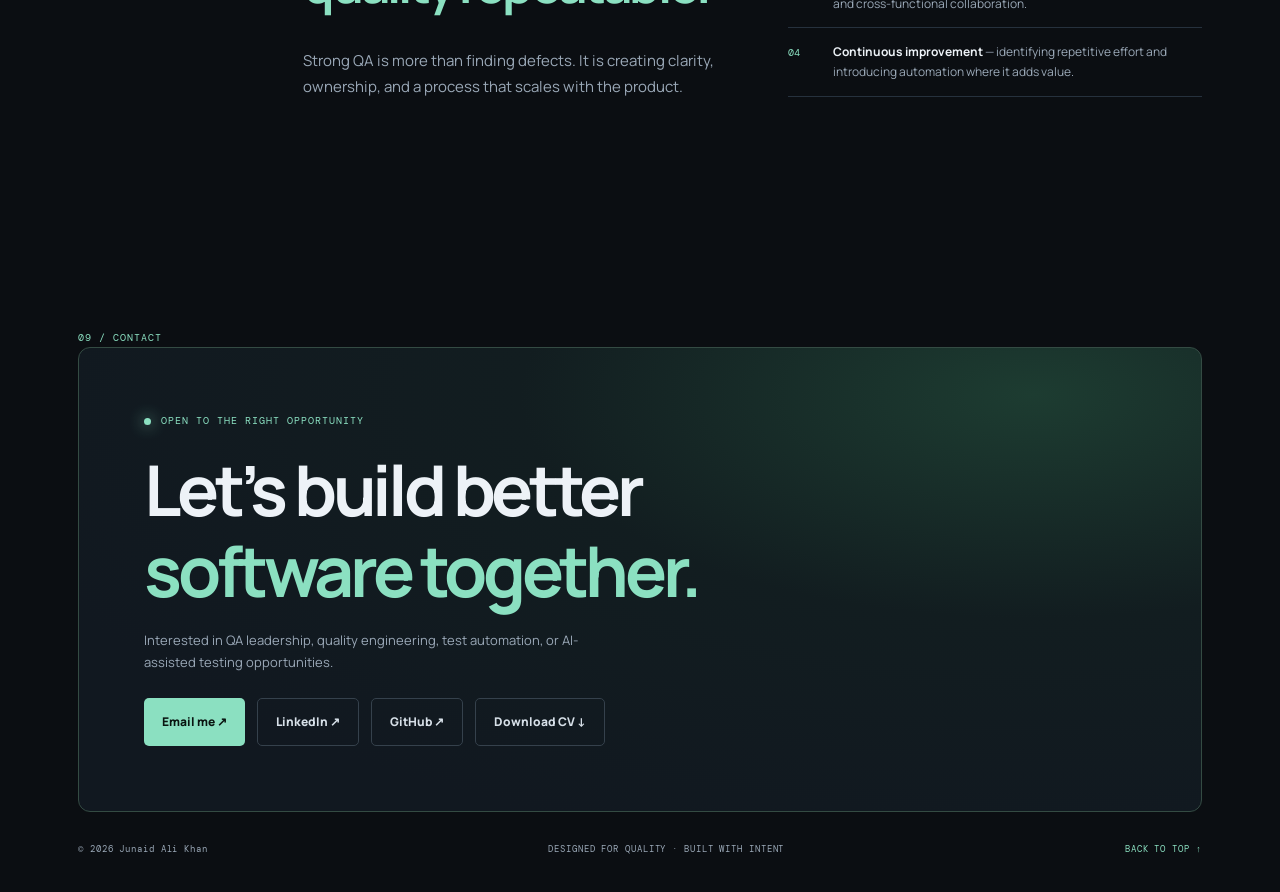
==== commit e780c305: "Use QA Professional instead of QA Leader" ====
--- a/index.html
+++ b/index.html
@@ -3,8 +3,8 @@
 <head>
   <meta charset="UTF-8" />
   <meta name="viewport" content="width=device-width, initial-scale=1.0" />
-  <meta name="description" content="Junaid Ali Khan — QA Leader, Quality Engineering and AI Test Automation." />
-  <title>Junaid Ali Khan | QA Leader & Quality Engineering</title>
+  <meta name="description" content="Junaid Ali Khan — QA Professional, Quality Engineering and AI Test Automation." />
+  <title>Junaid Ali Khan | QA Professional & Quality Engineering</title>
   <link rel="preconnect" href="https://fonts.googleapis.com">
   <link rel="preconnect" href="https://fonts.gstatic.com" crossorigin>
   <link href="https://fonts.googleapis.com/css2?family=DM+Mono:wght@400;500&family=Manrope:wght@400;500;600;700;800&display=swap" rel="stylesheet">
@@ -54,7 +54,7 @@
       <div class="hero-copy">
         <div class="eyebrow"><span class="pulse"></span> QUALITY ENGINEERING · AI TEST AUTOMATION</div>
         <h1>Building confidence<br>in every <em>release.</em></h1>
-        <p class="hero-lead">I’m Junaid — a QA Leader with 7.5+ years of experience across FinTech, RegTech, identity verification, compliance testing, automation engineering, and AI/LLM response evaluation.</p>
+        <p class="hero-lead">I’m Junaid — a QA Professional with 7.5+ years of experience across FinTech, RegTech, identity verification, compliance testing, automation engineering, and AI/LLM response evaluation.</p>
         <div class="hero-actions">
           <a class="button button-primary" href="#work">Explore my work <span>↘</span></a>
           <a class="button button-ghost" href="#contact">Let’s connect <span>↗</span></a>
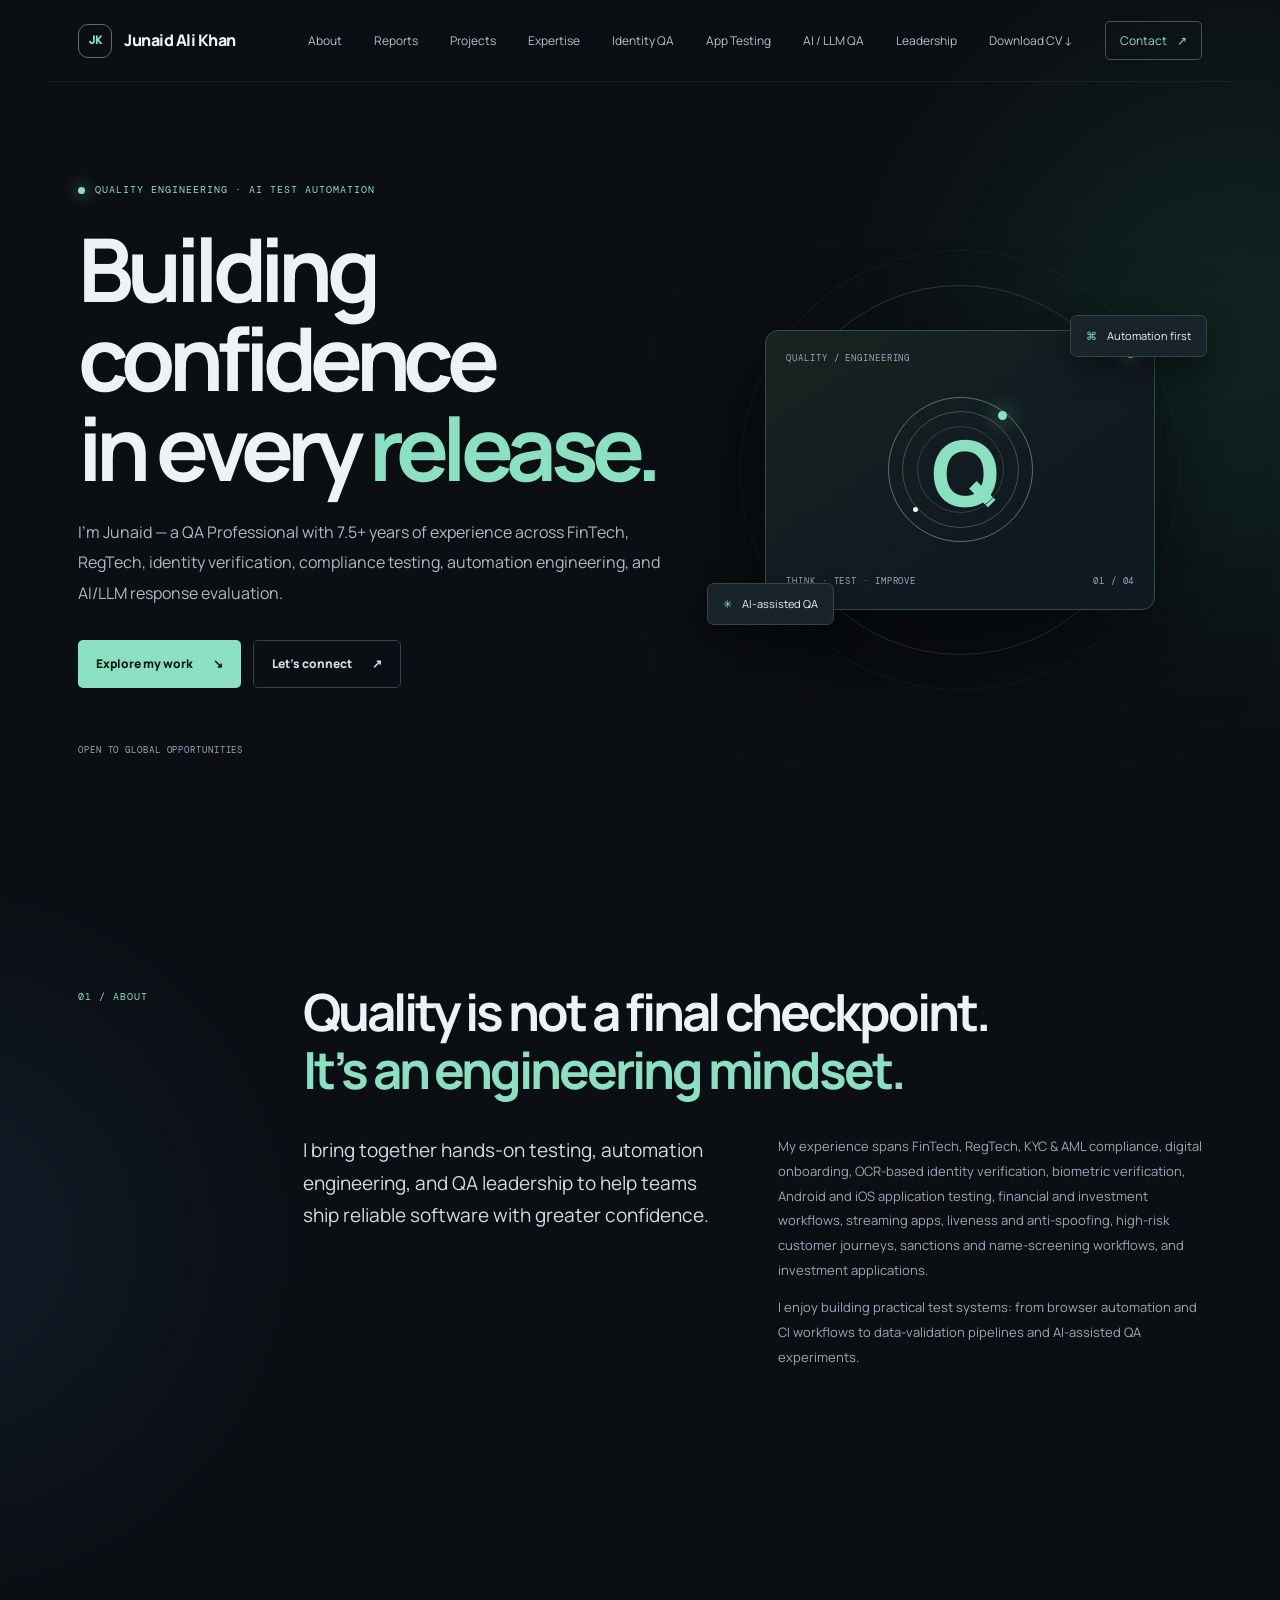
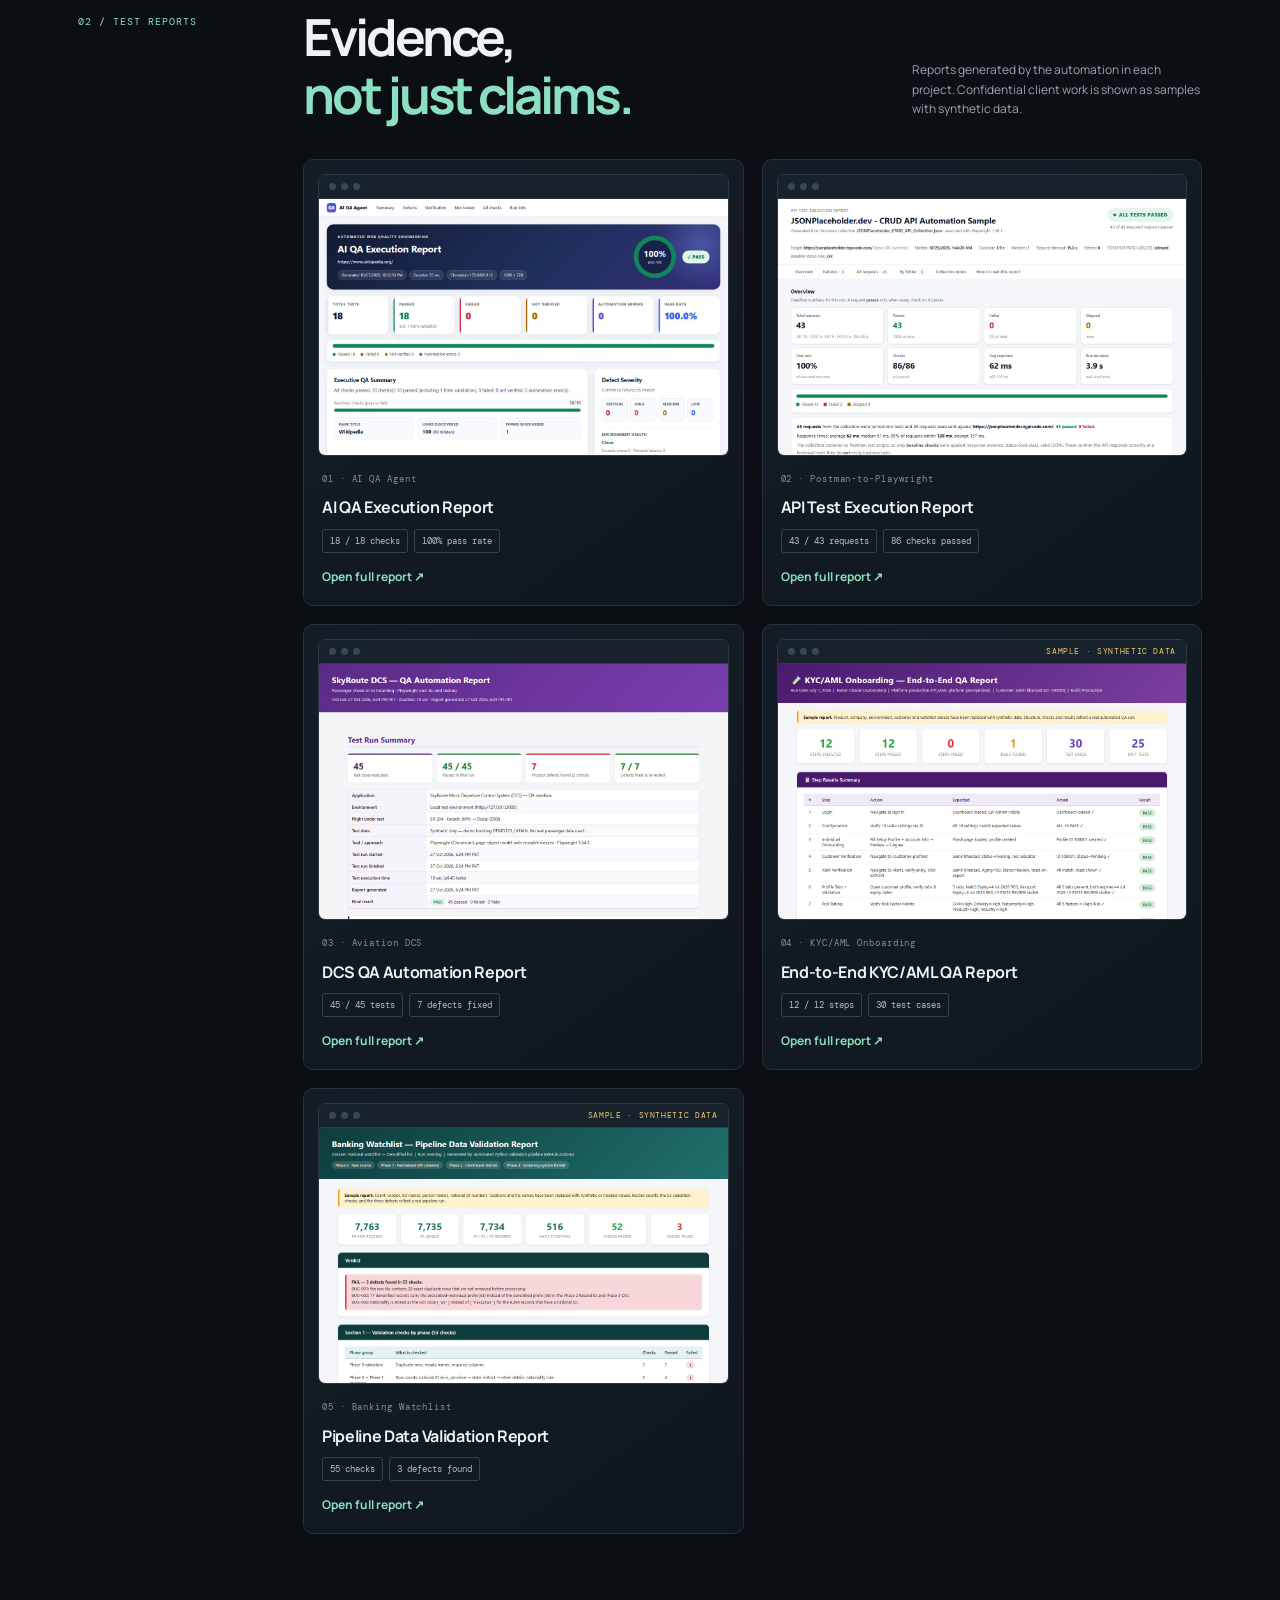
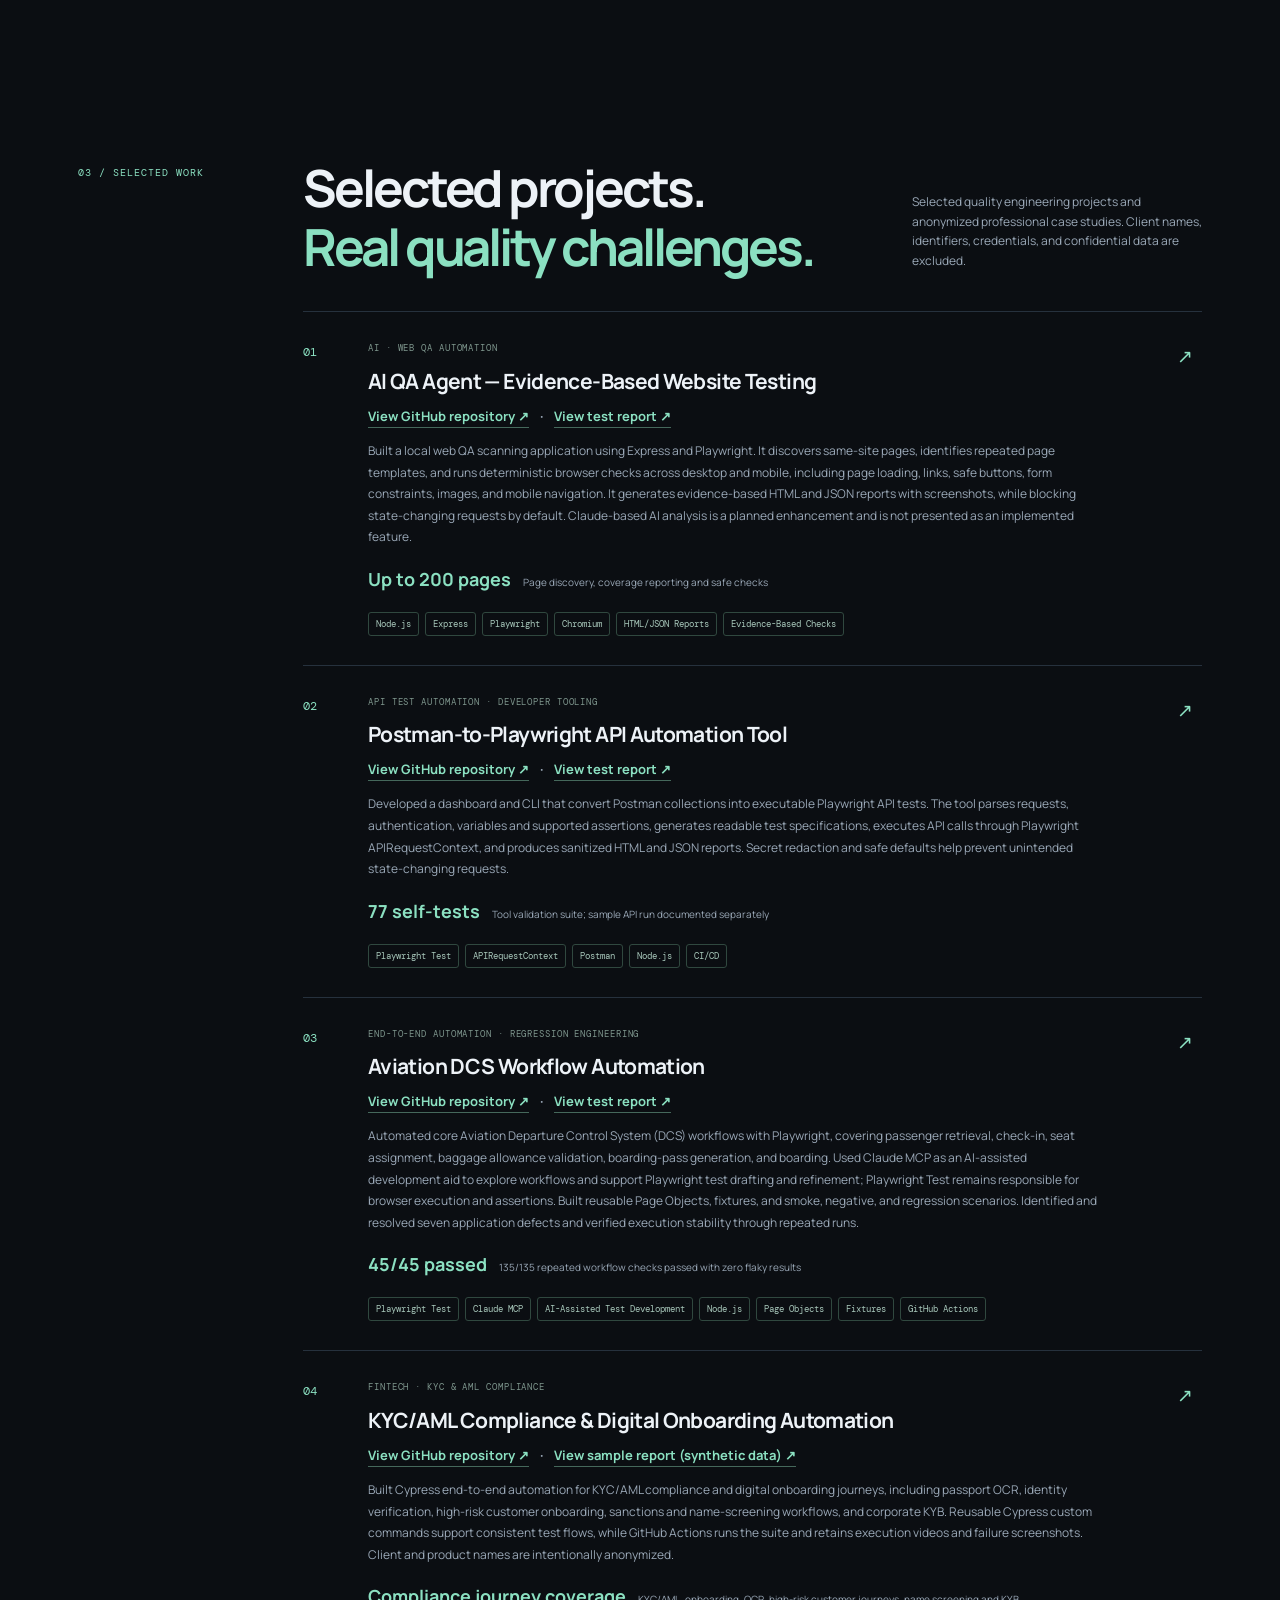
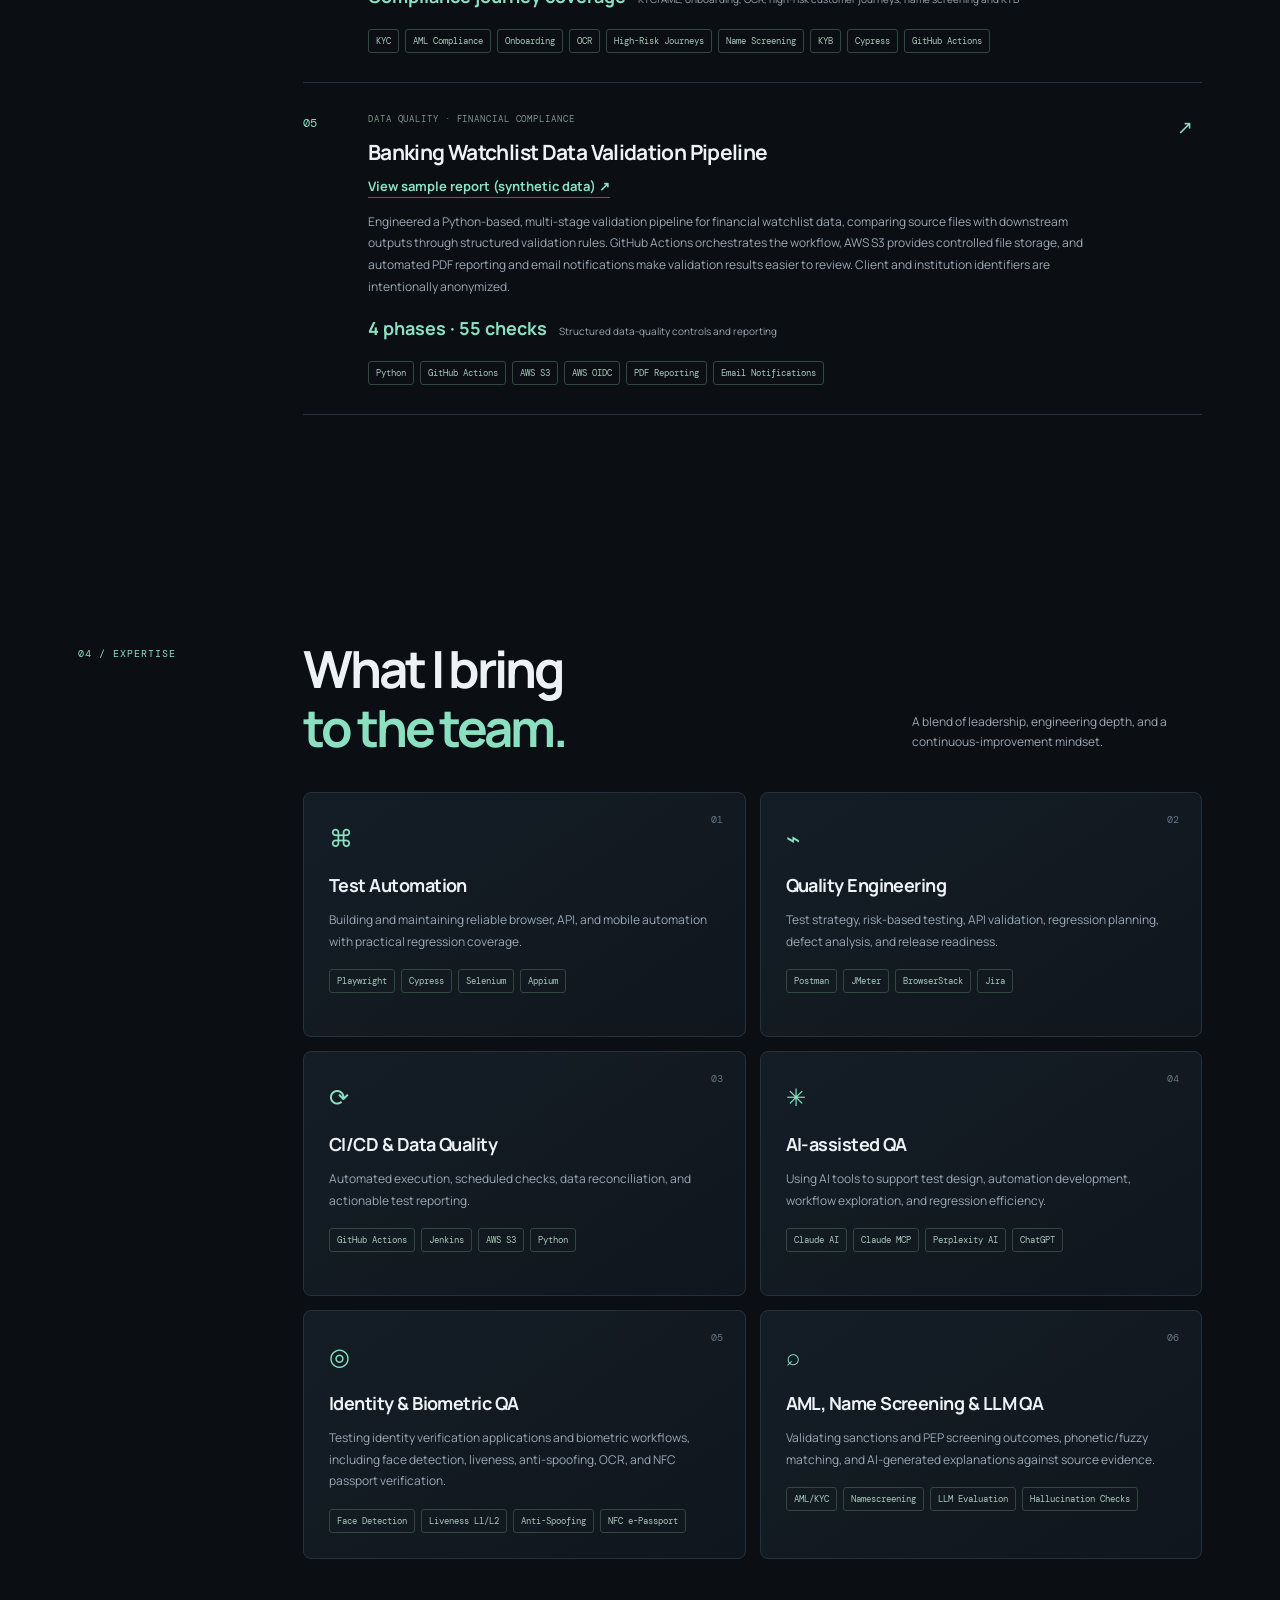
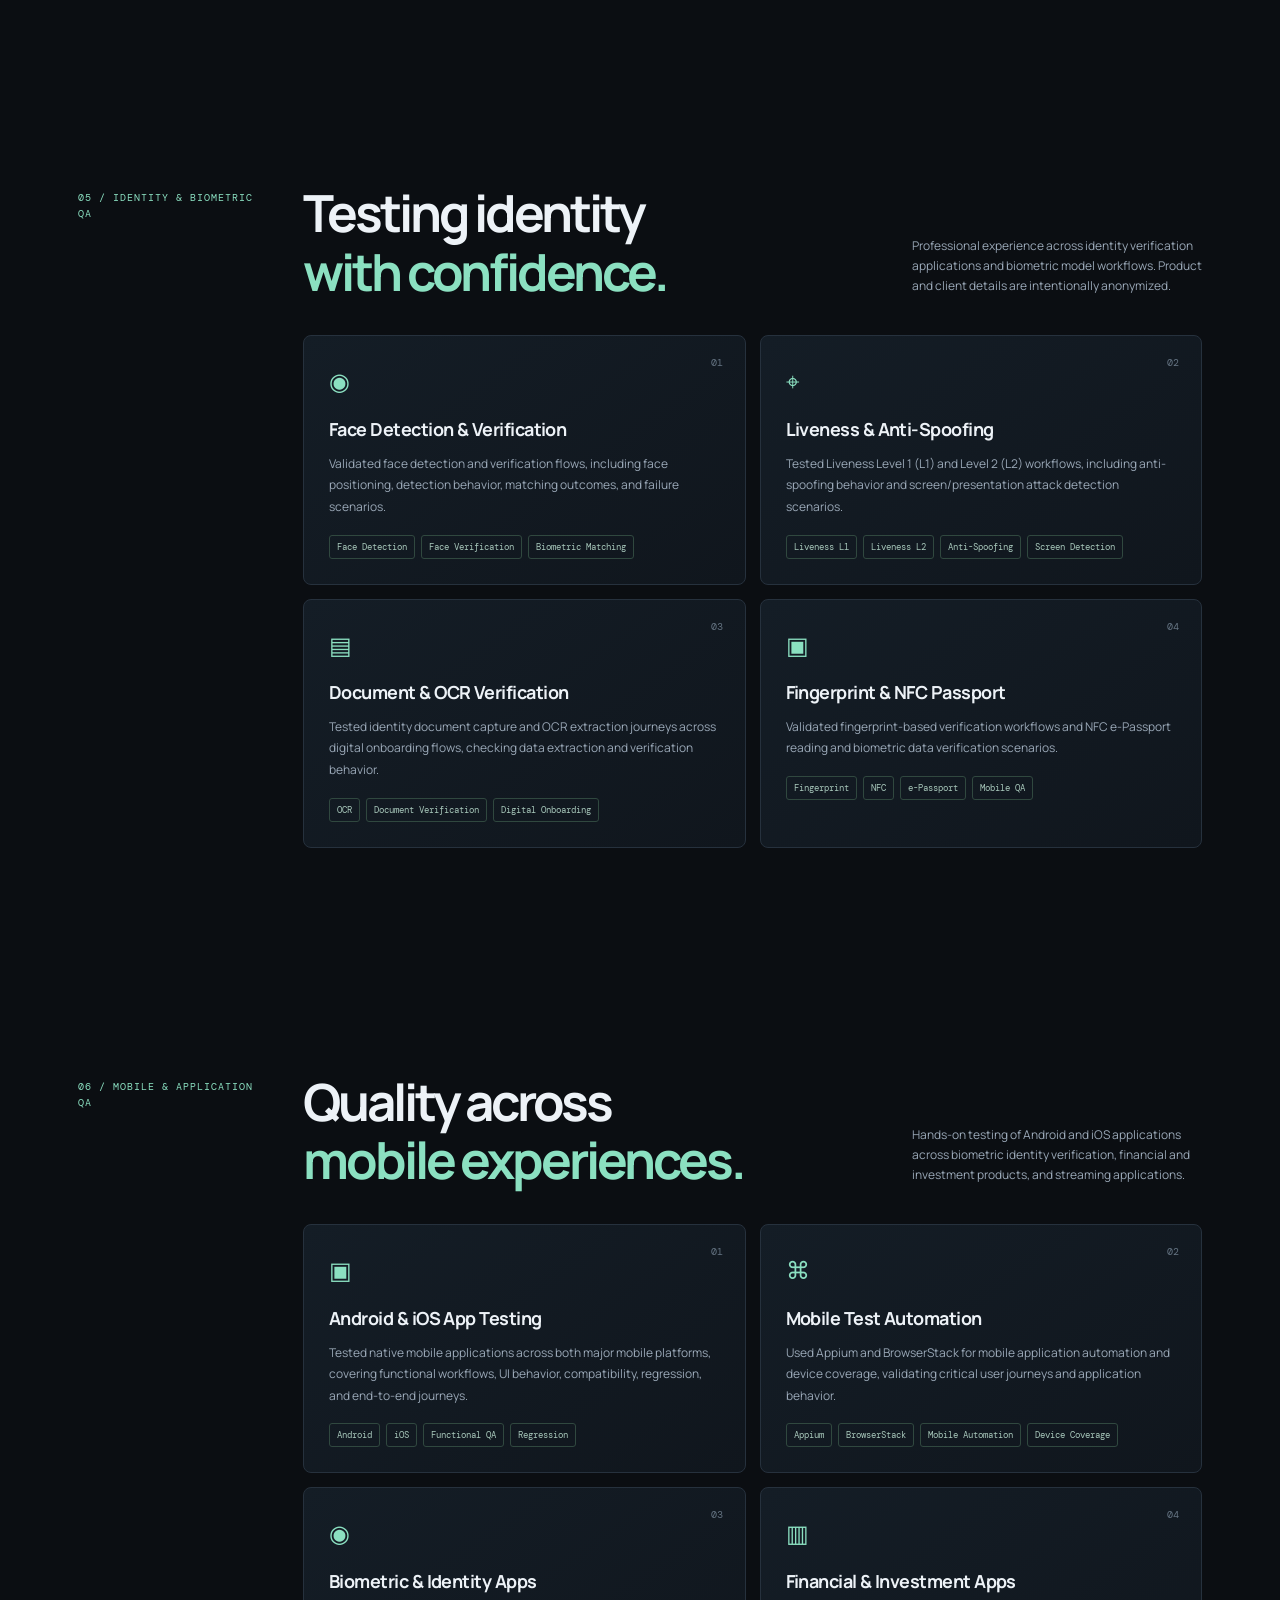
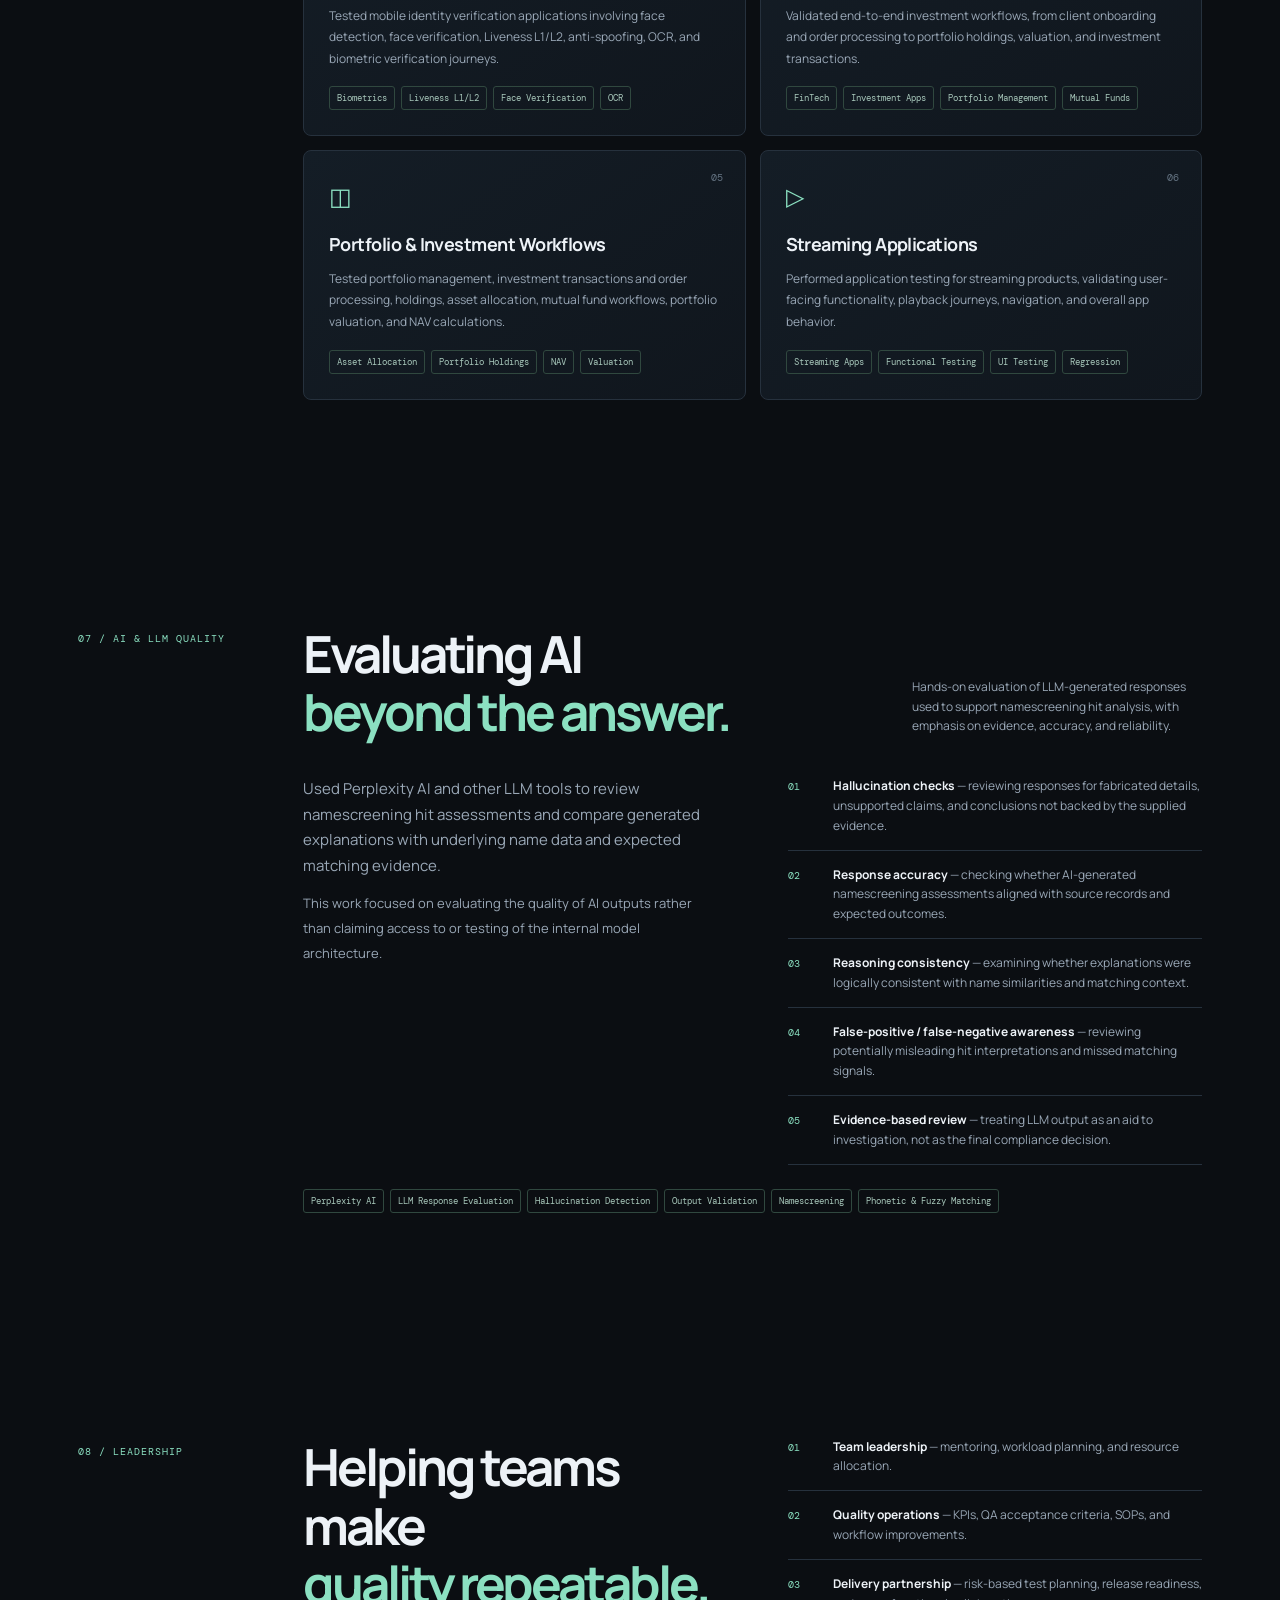
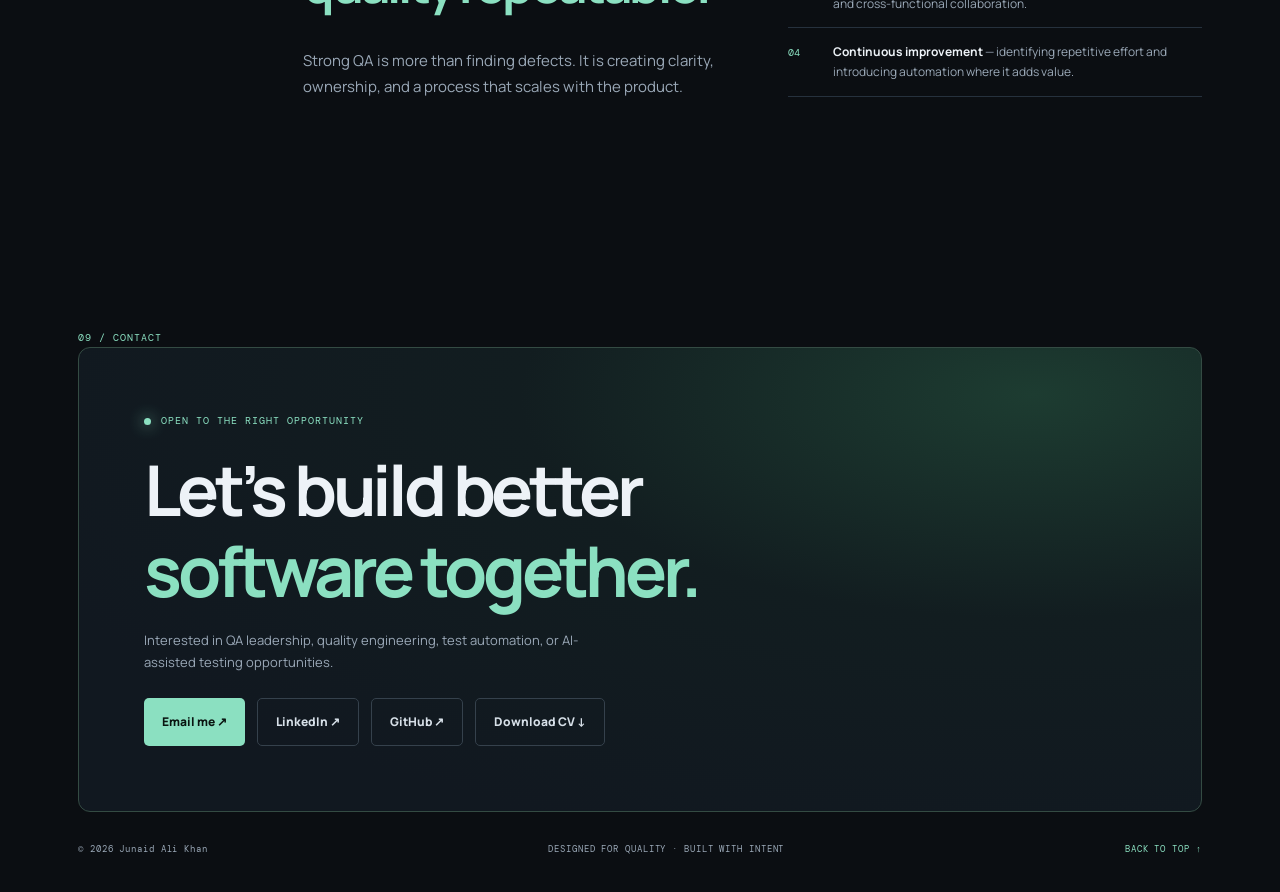
==== commit 2a4f4b50: "Remove location from hero" ====
--- a/index.html
+++ b/index.html
@@ -59,7 +59,7 @@
           <a class="button button-primary" href="#work">Explore my work <span>↘</span></a>
           <a class="button button-ghost" href="#contact">Let’s connect <span>↗</span></a>
         </div>
-        <div class="hero-meta"><span>BASED IN KARACHI, PAKISTAN</span><span>OPEN TO GLOBAL OPPORTUNITIES</span></div>
+        <div class="hero-meta"><span>OPEN TO GLOBAL OPPORTUNITIES</span></div>
       </div>
       <div class="hero-visual">
         <div class="orbit orbit-a"></div><div class="orbit orbit-b"></div>
